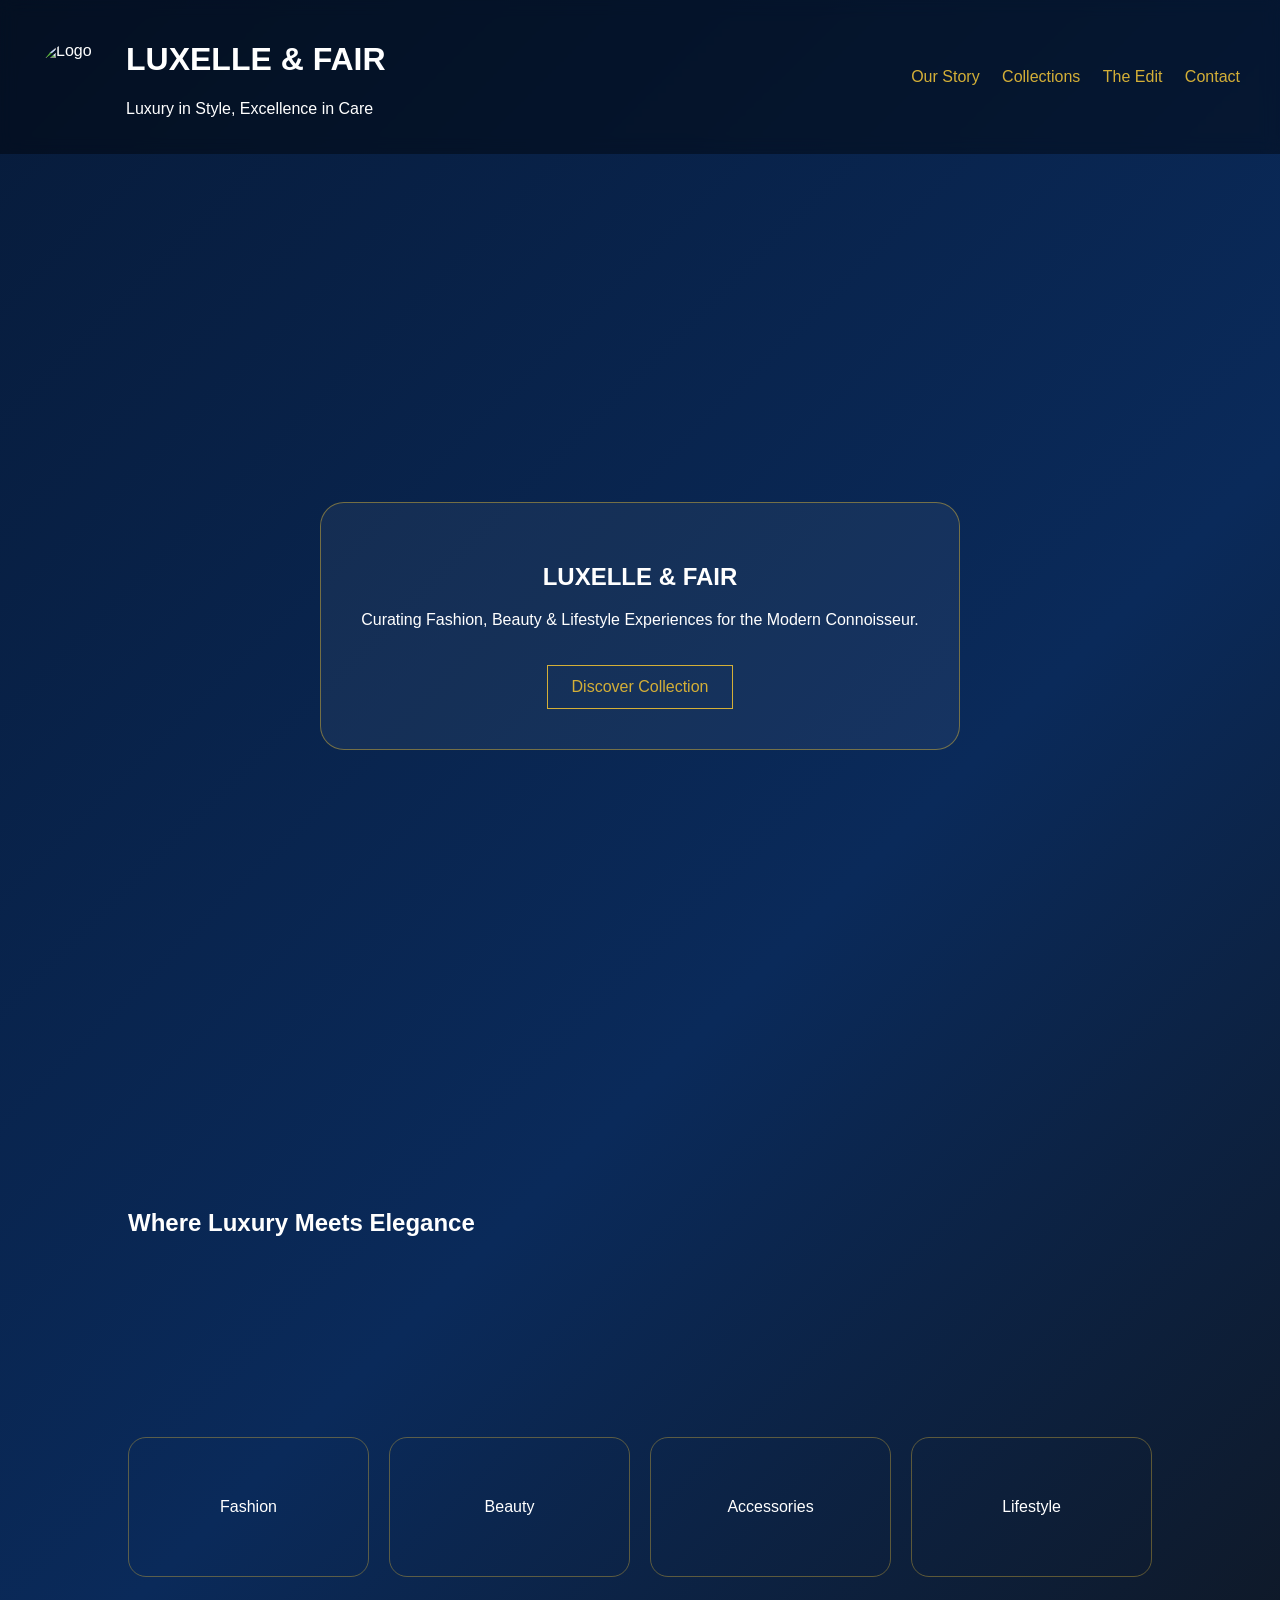
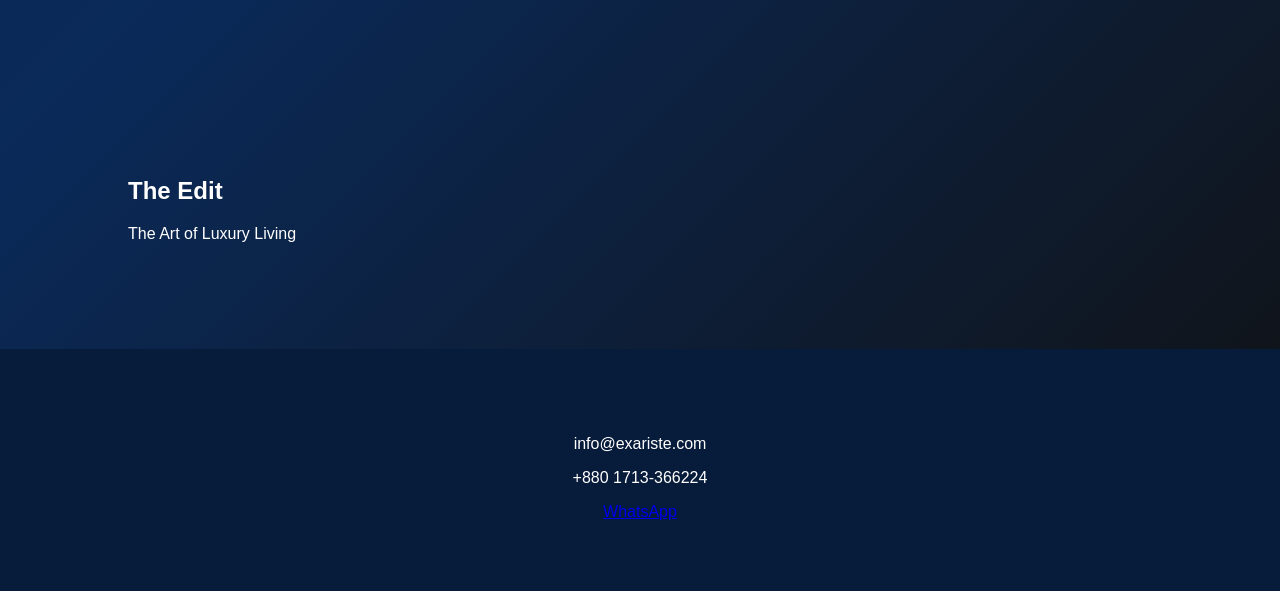
==== index.html @ 19d38c51 "Add files via upload" ====
<!DOCTYPE html>
<html lang="en">
<head>
<meta charset="utf-8">
<meta name="viewport" content="width=device-width,initial-scale=1">
<title>LUXELLE & FAIR | Luxury in Style, Excellence in Care</title>
<meta name="description" content="Luxury Fashion, Beauty & Lifestyle">
<link rel="icon" href="favicon.png">
<link rel="stylesheet" href="style.css">
</head>
<body>
<header class="nav">
<div class="brand">
<img src="images/logo.png" alt="Logo">
<div>
<h1>LUXELLE & FAIR</h1>
<p>Luxury in Style, Excellence in Care</p>
</div>
</div>
<nav>
<a href="#story">Our Story</a>
<a href="#collections">Collections</a>
<a href="#edit">The Edit</a>
<a href="#contact">Contact</a>
</nav>
</header>

<section class="hero">
<div class="glass">
<h2>LUXELLE & FAIR</h2>
<p>Curating Fashion, Beauty & Lifestyle Experiences for the Modern Connoisseur.</p>
<a href="#collections">Discover Collection</a>
</div>
</section>

<section id="story"><h2>Where Luxury Meets Elegance</h2></section>
<section id="collections">
<div class="grid">
<div>Fashion</div><div>Beauty</div><div>Accessories</div><div>Lifestyle</div>
</div>
</section>
<section id="edit"><h2>The Edit</h2><p>The Art of Luxury Living</p></section>

<footer id="contact">
<p>info@exariste.com</p>
<p>+880 1713-366224</p>
<a href="https://wa.me/8801713366224">WhatsApp</a>
</footer>
</body></html>
---- style.css ----
html{scroll-behavior:smooth}
body{margin:0;background:linear-gradient(135deg,#071B3A,#0A2A5A,#111);color:#fff;font-family:Arial,sans-serif}
.nav{display:flex;justify-content:space-between;align-items:center;padding:20px 40px;position:sticky;top:0;background:rgba(0,0,0,.4);backdrop-filter:blur(8px)}
.brand{display:flex;align-items:center;gap:16px}.brand img{width:70px;height:70px;border-radius:50%}
nav a{color:#D4AF37;text-decoration:none;margin-left:18px}
.hero{height:85vh;display:flex;align-items:center;justify-content:center;text-align:center}
.glass{padding:40px;border:1px solid rgba(212,175,55,.5);border-radius:24px;background:rgba(255,255,255,.05)}
.glass a{display:inline-block;margin-top:20px;color:#D4AF37;border:1px solid #D4AF37;padding:12px 24px;text-decoration:none}
section{padding:90px 10%}
.grid{display:grid;grid-template-columns:repeat(auto-fit,minmax(180px,1fr));gap:20px}
.grid div{padding:60px;border:1px solid rgba(212,175,55,.4);border-radius:18px;text-align:center}
footer{text-align:center;padding:70px;background:#071B3A}
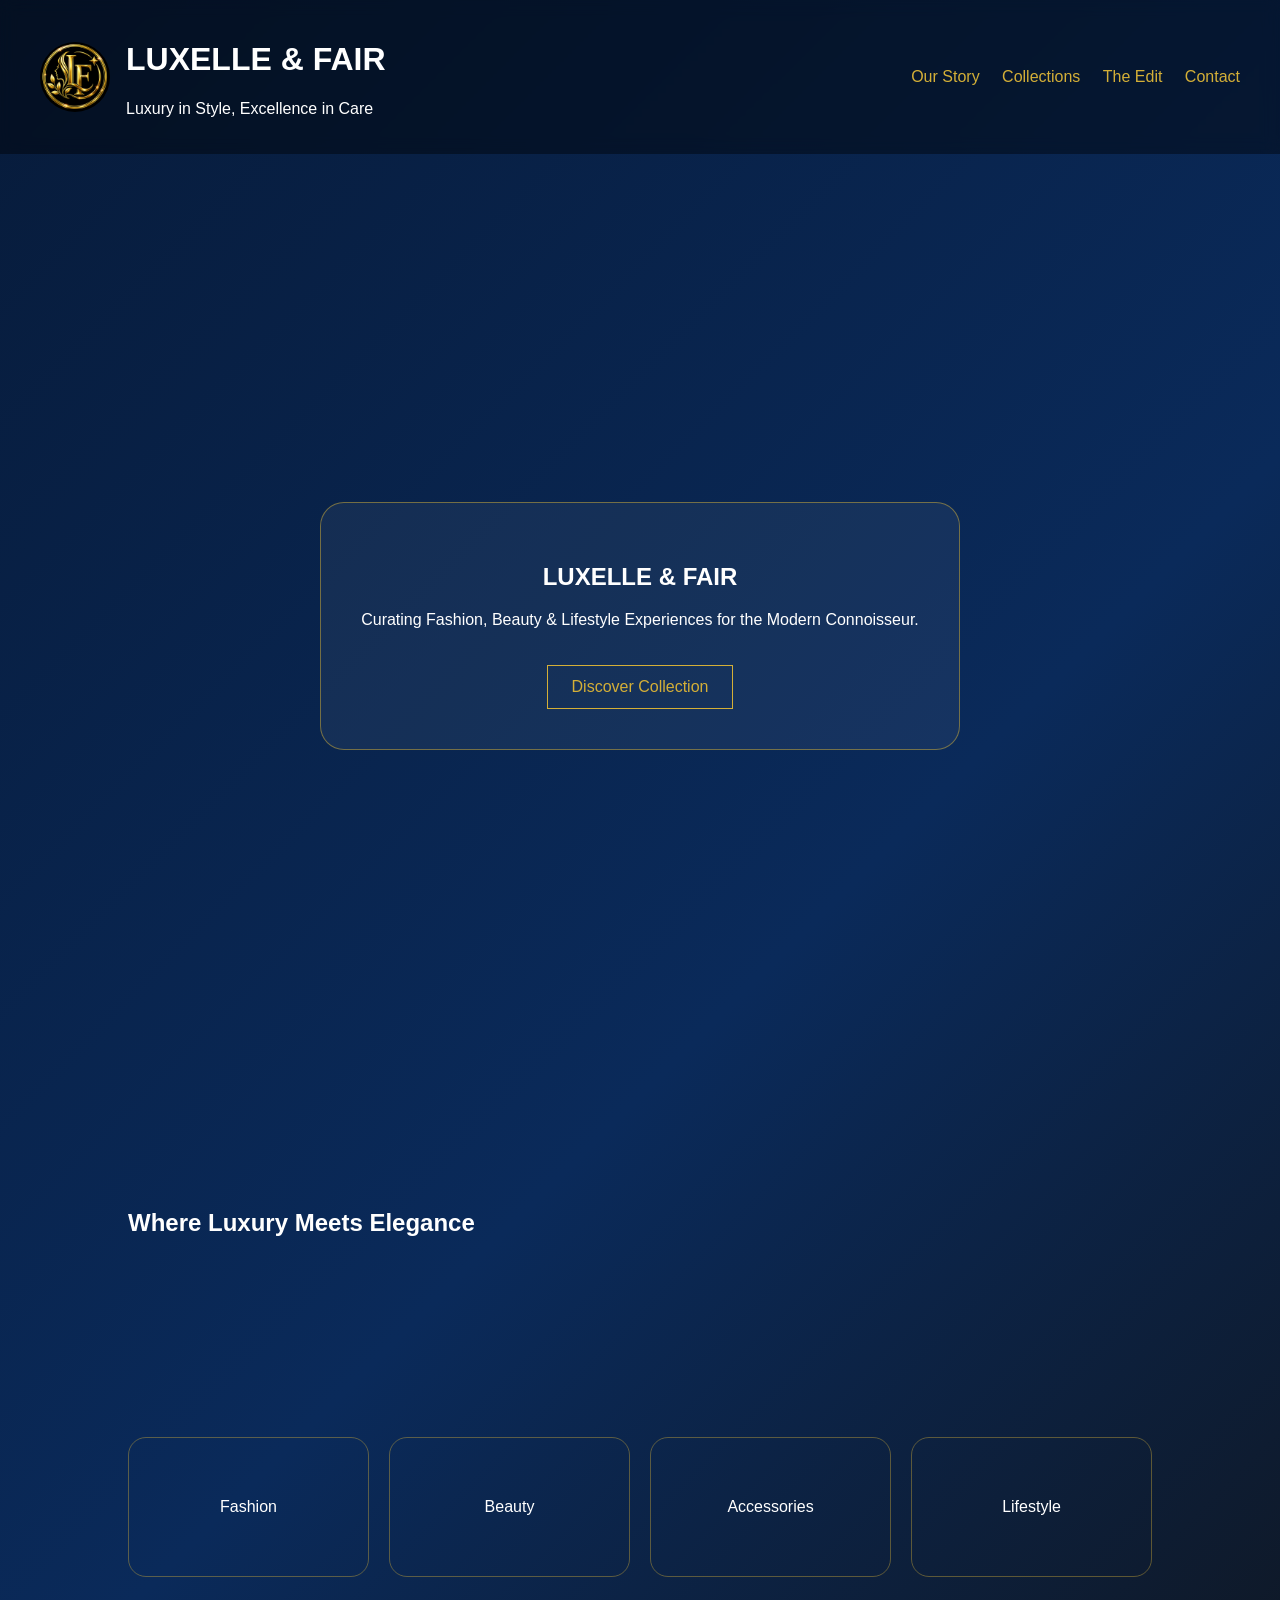
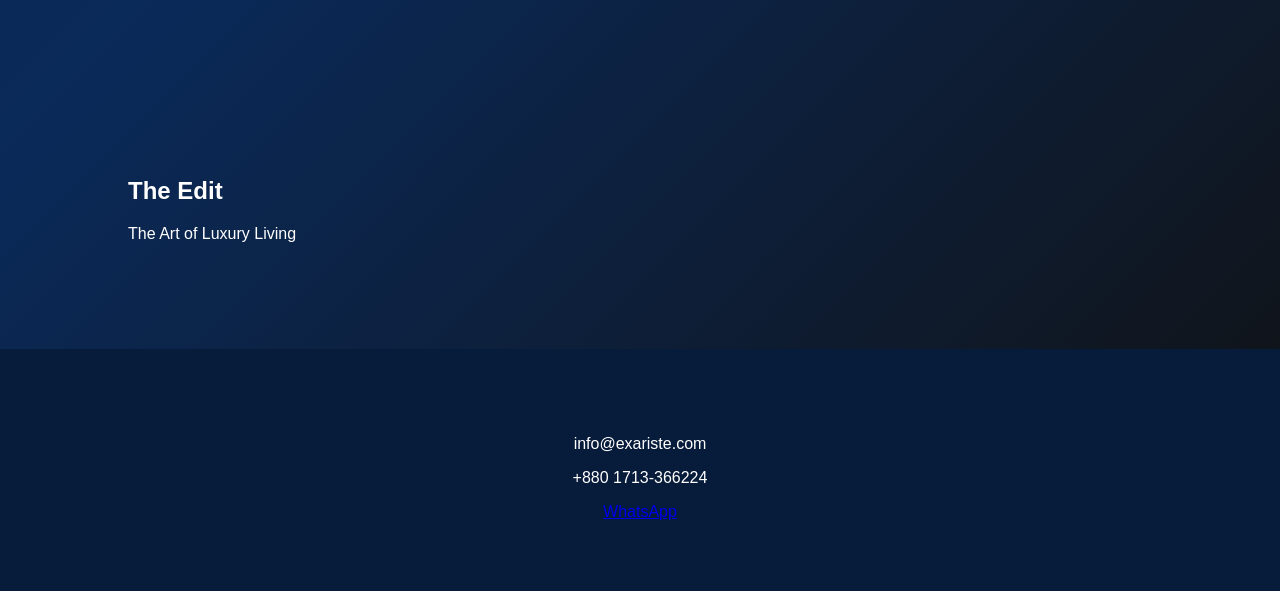
==== commit be514df8: "Update index.html" ====
--- a/index.html
+++ b/index.html
@@ -11,7 +11,7 @@
 <body>
 <header class="nav">
 <div class="brand">
-<img src="images/logo.png" alt="Logo">
+<img src="./images/logo.png" alt="Logo">
 <div>
 <h1>LUXELLE & FAIR</h1>
 <p>Luxury in Style, Excellence in Care</p>
@@ -46,4 +46,4 @@
 <p>+880 1713-366224</p>
 <a href="https://wa.me/8801713366224">WhatsApp</a>
 </footer>
-</body></html>+</body></html>
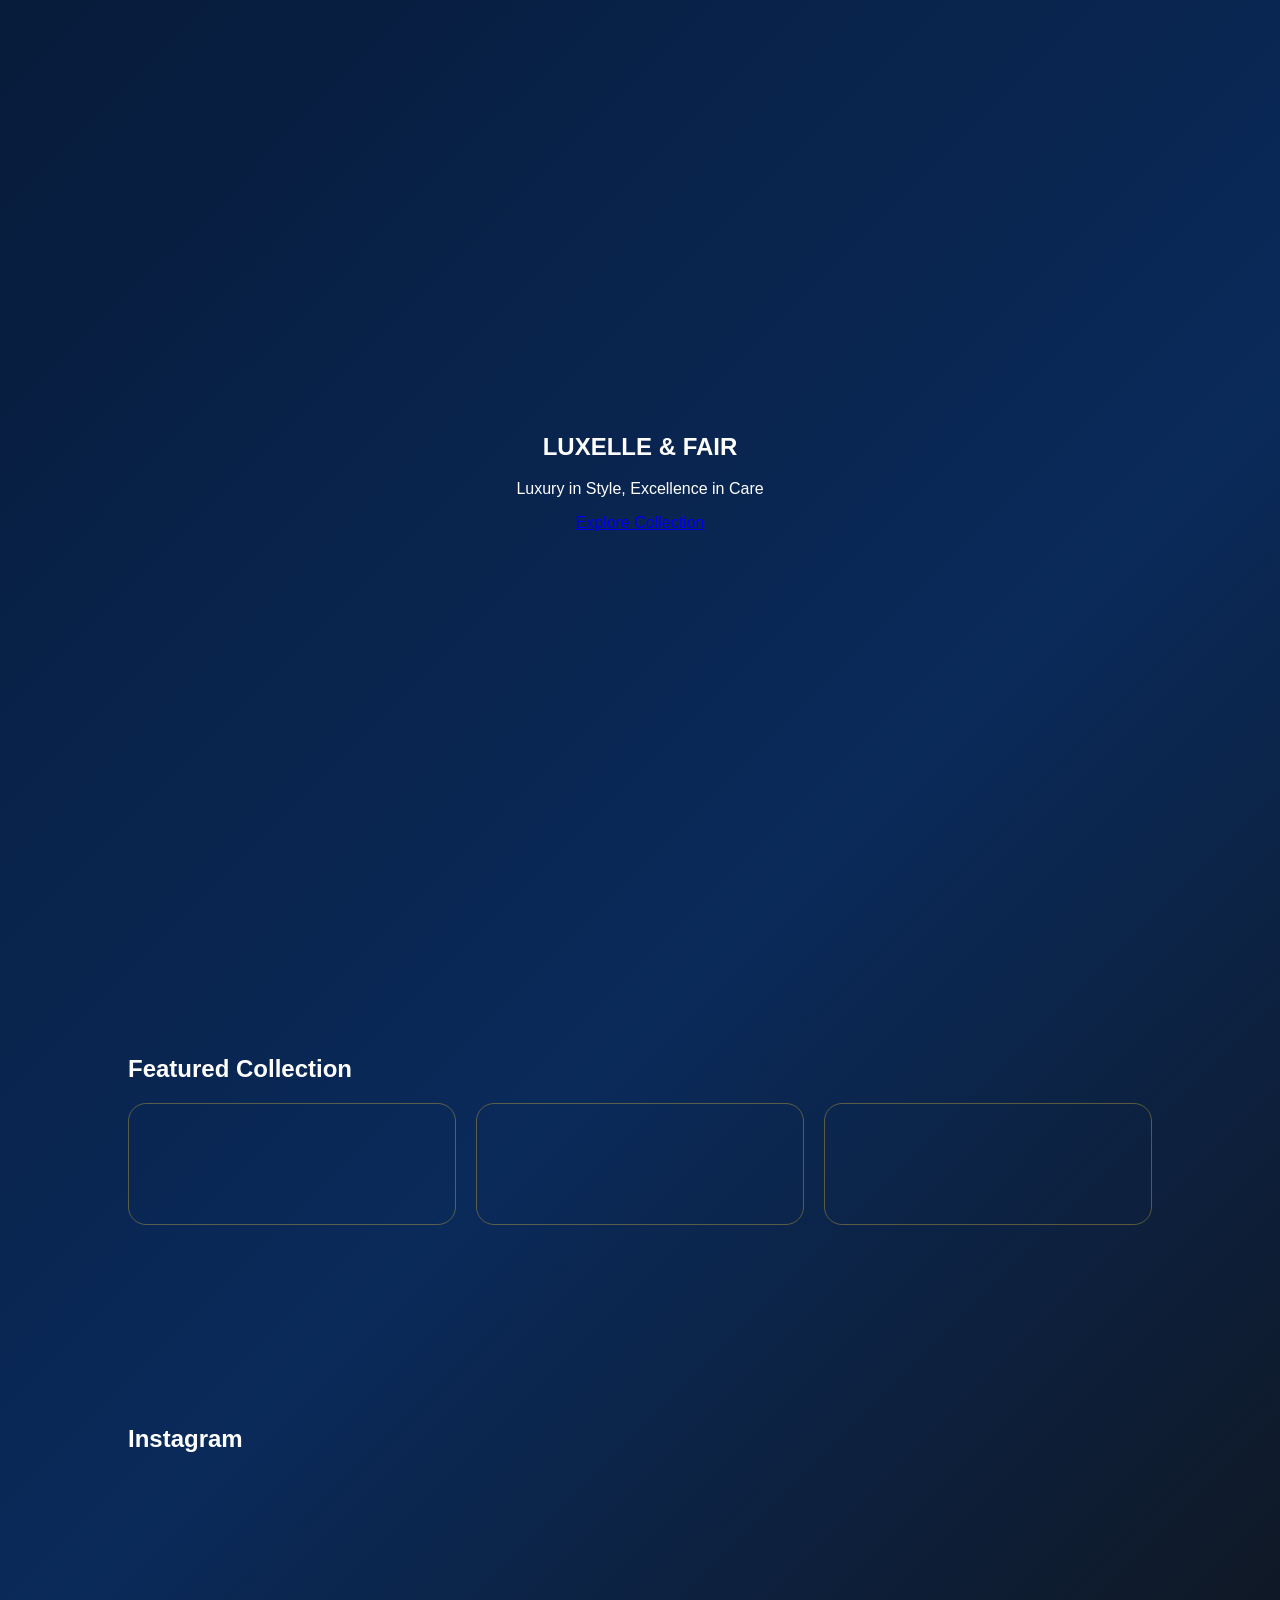
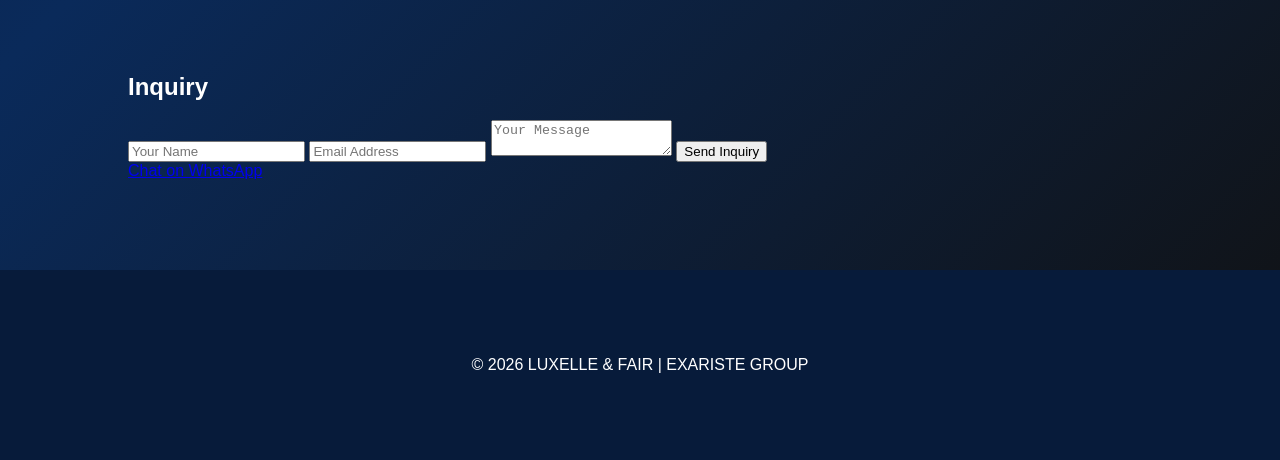
==== commit 5583adbe: "Update index.html" ====
--- a/index.html
+++ b/index.html
@@ -2,48 +2,70 @@
 <html lang="en">
 <head>
 <meta charset="utf-8">
-<meta name="viewport" content="width=device-width,initial-scale=1">
+<meta name="viewport" content="width=device-width, initial-scale=1.0">
+
 <title>LUXELLE & FAIR | Luxury in Style, Excellence in Care</title>
-<meta name="description" content="Luxury Fashion, Beauty & Lifestyle">
+<meta name="description" content="Luxury Fashion, Beauty & Lifestyle by LUXELLE & FAIR">
+
+<!-- Open Graph -->
+<meta property="og:title" content="LUXELLE & FAIR">
+<meta property="og:description" content="Luxury in Style, Excellence in Care">
+<meta property="og:type" content="website">
+
+<link rel="stylesheet" href="style.css">
 <link rel="icon" href="favicon.png">
-<link rel="stylesheet" href="style.css">
 </head>
+
 <body>
-<header class="nav">
-<div class="brand">
-<img src="./images/logo.png" alt="Logo">
-<div>
-<h1>LUXELLE & FAIR</h1>
-<p>Luxury in Style, Excellence in Care</p>
-</div>
-</div>
-<nav>
-<a href="#story">Our Story</a>
-<a href="#collections">Collections</a>
-<a href="#edit">The Edit</a>
-<a href="#contact">Contact</a>
-</nav>
-</header>
 
+<!-- HERO -->
 <section class="hero">
-<div class="glass">
-<h2>LUXELLE & FAIR</h2>
-<p>Curating Fashion, Beauty & Lifestyle Experiences for the Modern Connoisseur.</p>
-<a href="#collections">Discover Collection</a>
-</div>
+  <div class="overlay"></div>
+
+  <div class="hero-content">
+    <h1>LUXELLE & FAIR</h1>
+    <p>Luxury in Style, Excellence in Care</p>
+    <a href="#collection" class="btn">Explore Collection</a>
+  </div>
 </section>
 
-<section id="story"><h2>Where Luxury Meets Elegance</h2></section>
-<section id="collections">
-<div class="grid">
-<div>Fashion</div><div>Beauty</div><div>Accessories</div><div>Lifestyle</div>
-</div>
+<!-- COLLECTION -->
+<section id="collection" class="section">
+  <h2>Featured Collection</h2>
+
+  <div class="grid">
+    <div class="card"></div>
+    <div class="card"></div>
+    <div class="card"></div>
+  </div>
 </section>
-<section id="edit"><h2>The Edit</h2><p>The Art of Luxury Living</p></section>
 
-<footer id="contact">
-<p>info@exariste.com</p>
-<p>+880 1713-366224</p>
-<a href="https://wa.me/8801713366224">WhatsApp</a>
+<!-- INSTAGRAM -->
+<section class="section dark">
+  <h2>Instagram</h2>
+  <div class="insta-grid">
+    <div></div><div></div><div></div><div></div>
+  </div>
+</section>
+
+<!-- CONTACT -->
+<section class="section">
+  <h2>Inquiry</h2>
+
+  <form class="form">
+    <input type="text" placeholder="Your Name" required>
+    <input type="email" placeholder="Email Address" required>
+    <textarea placeholder="Your Message"></textarea>
+    <button type="submit">Send Inquiry</button>
+  </form>
+
+  <a class="whatsapp" href="https://wa.me/8801713366224">Chat on WhatsApp</a>
+</section>
+
+<footer>
+  <p>© 2026 LUXELLE & FAIR | EXARISTE GROUP</p>
 </footer>
-</body></html>
+
+<script src="script.js"></script>
+</body>
+</html>
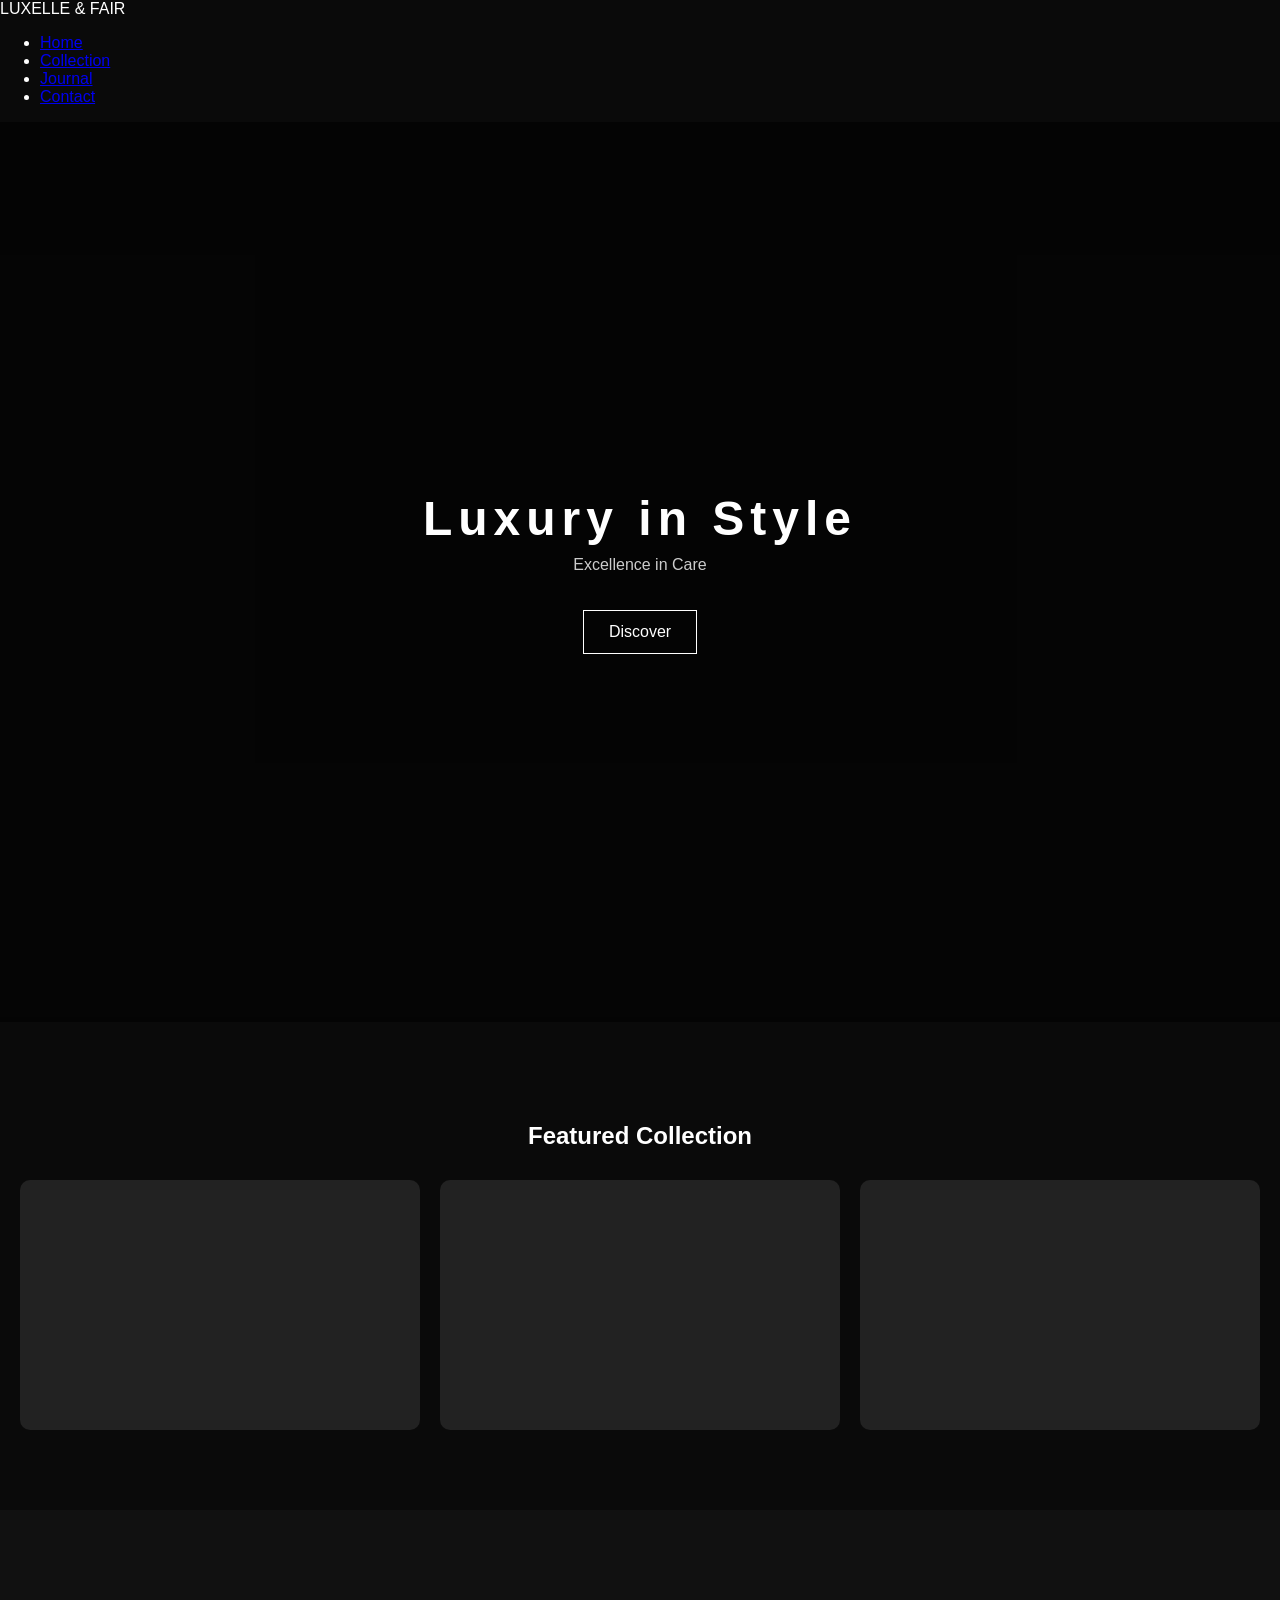
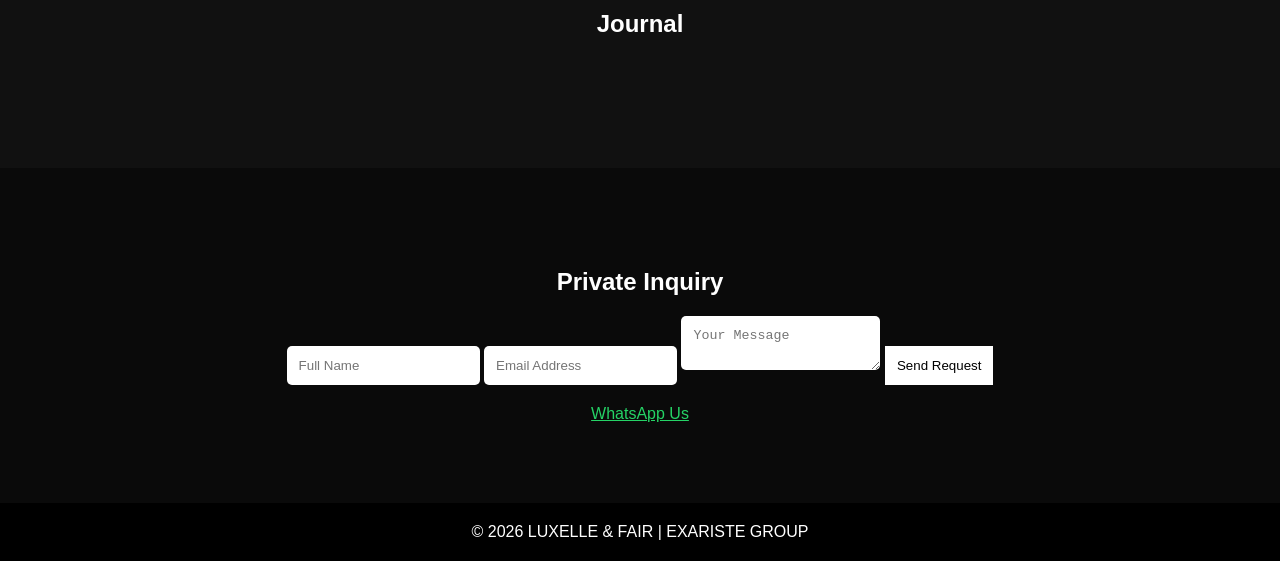
==== commit 377266d5: "Update index.html" ====
--- a/index.html
+++ b/index.html
@@ -2,32 +2,41 @@
 <html lang="en">
 <head>
 <meta charset="utf-8">
-<meta name="viewport" content="width=device-width, initial-scale=1.0">
+<meta name="viewport" content="width=device-width, initial-scale=1">
 
-<title>LUXELLE & FAIR | Luxury in Style, Excellence in Care</title>
-<meta name="description" content="Luxury Fashion, Beauty & Lifestyle by LUXELLE & FAIR">
-
-<!-- Open Graph -->
-<meta property="og:title" content="LUXELLE & FAIR">
-<meta property="og:description" content="Luxury in Style, Excellence in Care">
-<meta property="og:type" content="website">
+<title>LUXELLE & FAIR | Luxury in Style</title>
 
 <link rel="stylesheet" href="style.css">
 <link rel="icon" href="favicon.png">
+
+<!-- Premium Fonts -->
+<link href="https://fonts.googleapis.com/css2?family=Playfair+Display:wght@400;600&family=Inter:wght@300;400;500&display=swap" rel="stylesheet">
 </head>
 
 <body>
 
+<!-- NAV -->
+<nav class="nav">
+  <div class="logo">LUXELLE & FAIR</div>
+
+  <ul>
+    <li><a href="#home">Home</a></li>
+    <li><a href="#collection">Collection</a></li>
+    <li><a href="#instagram">Journal</a></li>
+    <li><a href="#contact">Contact</a></li>
+  </ul>
+</nav>
+
 <!-- HERO -->
-<section class="hero">
+<header id="home" class="hero">
   <div class="overlay"></div>
 
   <div class="hero-content">
-    <h1>LUXELLE & FAIR</h1>
-    <p>Luxury in Style, Excellence in Care</p>
-    <a href="#collection" class="btn">Explore Collection</a>
+    <h1>Luxury in Style</h1>
+    <p>Excellence in Care</p>
+    <a href="#collection" class="btn">Discover</a>
   </div>
-</section>
+</header>
 
 <!-- COLLECTION -->
 <section id="collection" class="section">
@@ -41,29 +50,30 @@
 </section>
 
 <!-- INSTAGRAM -->
-<section class="section dark">
-  <h2>Instagram</h2>
-  <div class="insta-grid">
+<section id="instagram" class="section dark">
+  <h2>Journal</h2>
+
+  <div class="grid small">
     <div></div><div></div><div></div><div></div>
   </div>
 </section>
 
 <!-- CONTACT -->
-<section class="section">
-  <h2>Inquiry</h2>
+<section id="contact" class="section">
+  <h2>Private Inquiry</h2>
 
-  <form class="form">
-    <input type="text" placeholder="Your Name" required>
-    <input type="email" placeholder="Email Address" required>
+  <form>
+    <input type="text" placeholder="Full Name">
+    <input type="email" placeholder="Email Address">
     <textarea placeholder="Your Message"></textarea>
-    <button type="submit">Send Inquiry</button>
+    <button type="submit">Send Request</button>
   </form>
 
-  <a class="whatsapp" href="https://wa.me/8801713366224">Chat on WhatsApp</a>
+  <a class="whatsapp" href="https://wa.me/8801713366224">WhatsApp Us</a>
 </section>
 
 <footer>
-  <p>© 2026 LUXELLE & FAIR | EXARISTE GROUP</p>
+  © 2026 LUXELLE & FAIR | EXARISTE GROUP
 </footer>
 
 <script src="script.js"></script>
--- a/style.css
+++ b/style.css
@@ -1,13 +1,123 @@
+body{
+margin:0;
+font-family:Arial, sans-serif;
+background:#0a0a0a;
+color:#fff;
+}
 
-html{scroll-behavior:smooth}
-body{margin:0;background:linear-gradient(135deg,#071B3A,#0A2A5A,#111);color:#fff;font-family:Arial,sans-serif}
-.nav{display:flex;justify-content:space-between;align-items:center;padding:20px 40px;position:sticky;top:0;background:rgba(0,0,0,.4);backdrop-filter:blur(8px)}
-.brand{display:flex;align-items:center;gap:16px}.brand img{width:70px;height:70px;border-radius:50%}
-nav a{color:#D4AF37;text-decoration:none;margin-left:18px}
-.hero{height:85vh;display:flex;align-items:center;justify-content:center;text-align:center}
-.glass{padding:40px;border:1px solid rgba(212,175,55,.5);border-radius:24px;background:rgba(255,255,255,.05)}
-.glass a{display:inline-block;margin-top:20px;color:#D4AF37;border:1px solid #D4AF37;padding:12px 24px;text-decoration:none}
-section{padding:90px 10%}
-.grid{display:grid;grid-template-columns:repeat(auto-fit,minmax(180px,1fr));gap:20px}
-.grid div{padding:60px;border:1px solid rgba(212,175,55,.4);border-radius:18px;text-align:center}
-footer{text-align:center;padding:70px;background:#071B3A}
+.hero{
+height:100vh;
+background:url("hero.jpg") center/cover no-repeat;
+position:relative;
+display:flex;
+align-items:center;
+justify-content:center;
+text-align:center;
+}
+
+.overlay{
+position:absolute;
+top:0;left:0;
+width:100%;height:100%;
+background:rgba(0,0,0,0.55);
+}
+
+.hero-content{
+position:relative;
+z-index:2;
+}
+
+.hero h1{
+font-size:48px;
+letter-spacing:6px;
+margin:0;
+}
+
+.hero p{
+margin-top:10px;
+opacity:0.8;
+}
+
+.btn{
+display:inline-block;
+margin-top:20px;
+padding:12px 25px;
+border:1px solid #fff;
+color:#fff;
+text-decoration:none;
+transition:0.3s;
+}
+
+.btn:hover{
+background:#fff;
+color:#000;
+}
+
+.section{
+padding:80px 20px;
+text-align:center;
+}
+
+.section.dark{
+background:#111;
+}
+
+.grid{
+display:grid;
+grid-template-columns:repeat(3,1fr);
+gap:20px;
+margin-top:30px;
+}
+
+.card{
+height:250px;
+background:#222;
+border-radius:10px;
+}
+
+.insta-grid{
+display:grid;
+grid-template-columns:repeat(4,1fr);
+gap:10px;
+margin-top:20px;
+}
+
+.insta-grid div{
+height:150px;
+background:#222;
+}
+
+.form{
+display:flex;
+flex-direction:column;
+max-width:400px;
+margin:0 auto;
+gap:10px;
+}
+
+input,textarea{
+padding:12px;
+border:none;
+outline:none;
+border-radius:5px;
+}
+
+button{
+padding:12px;
+background:#fff;
+color:#000;
+border:none;
+cursor:pointer;
+}
+
+.whatsapp{
+display:inline-block;
+margin-top:20px;
+color:#25D366;
+}
+
+footer{
+padding:20px;
+text-align:center;
+background:#000;
+}
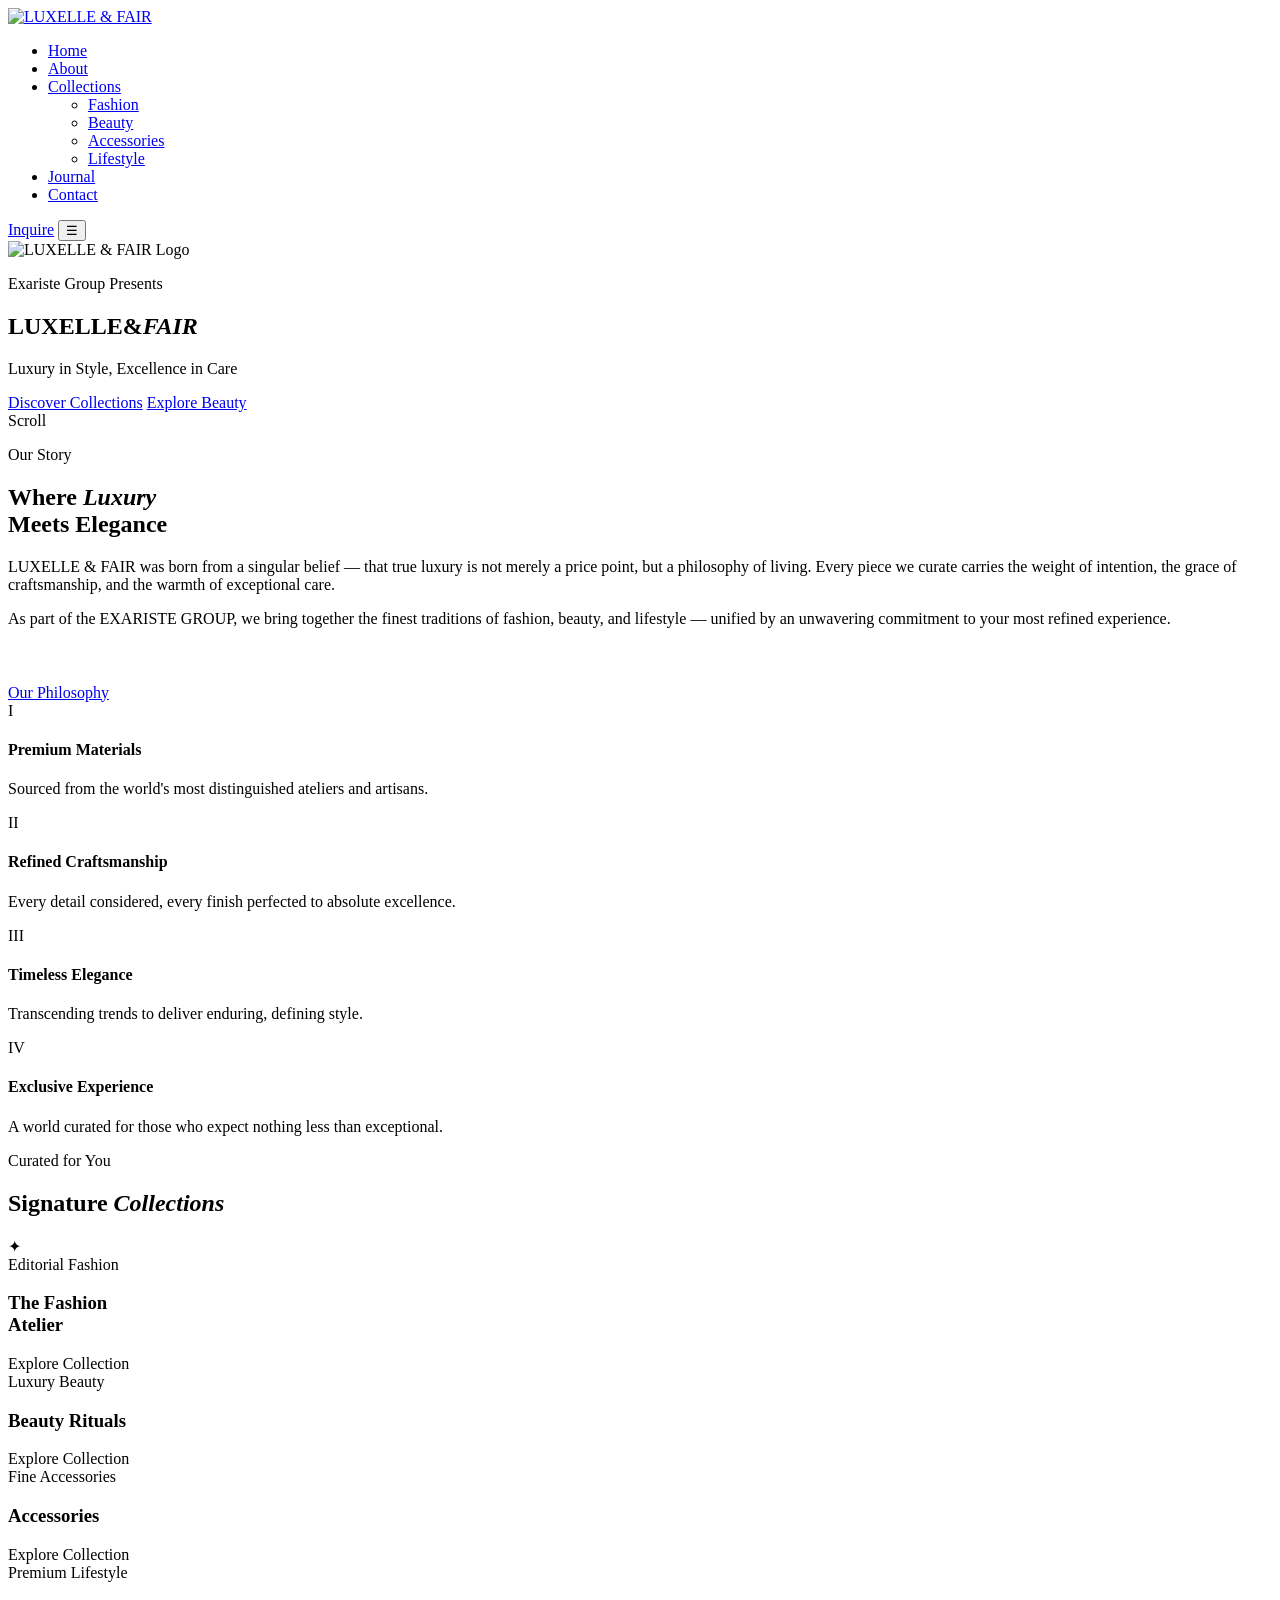
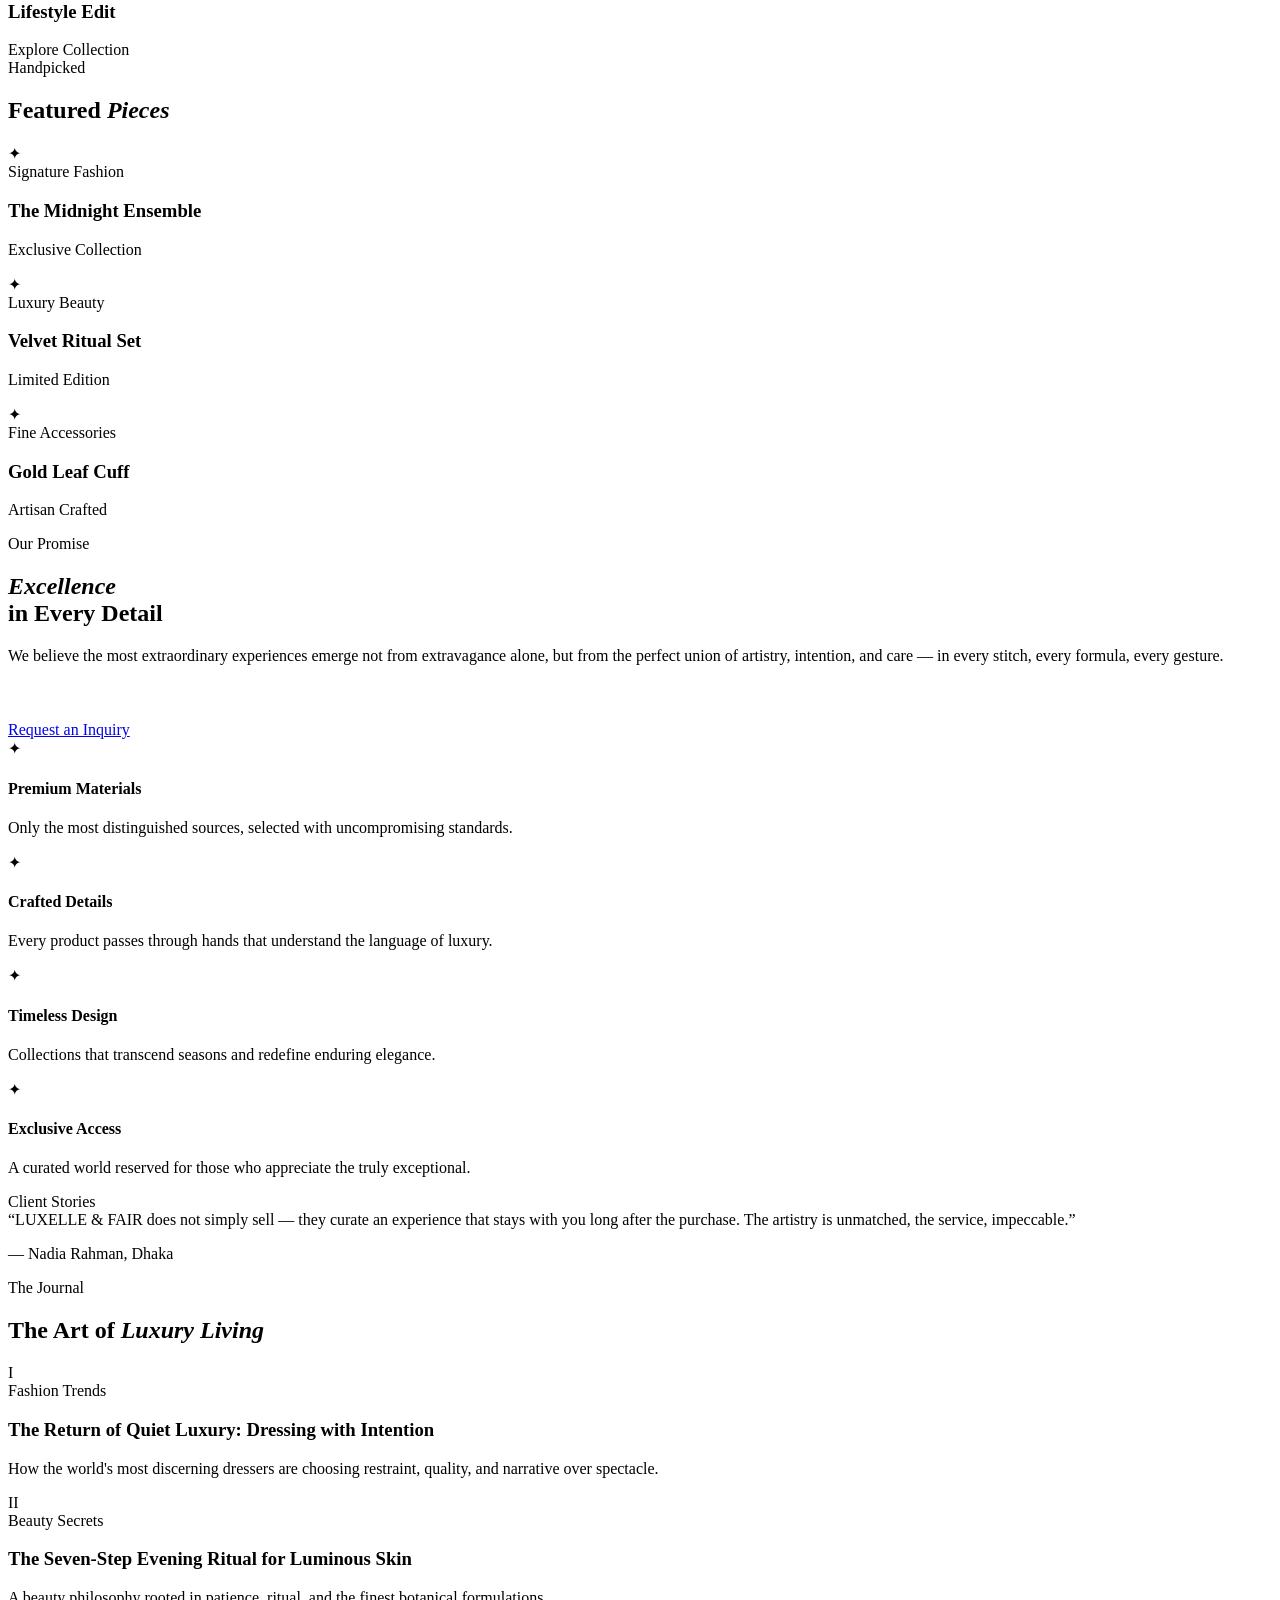
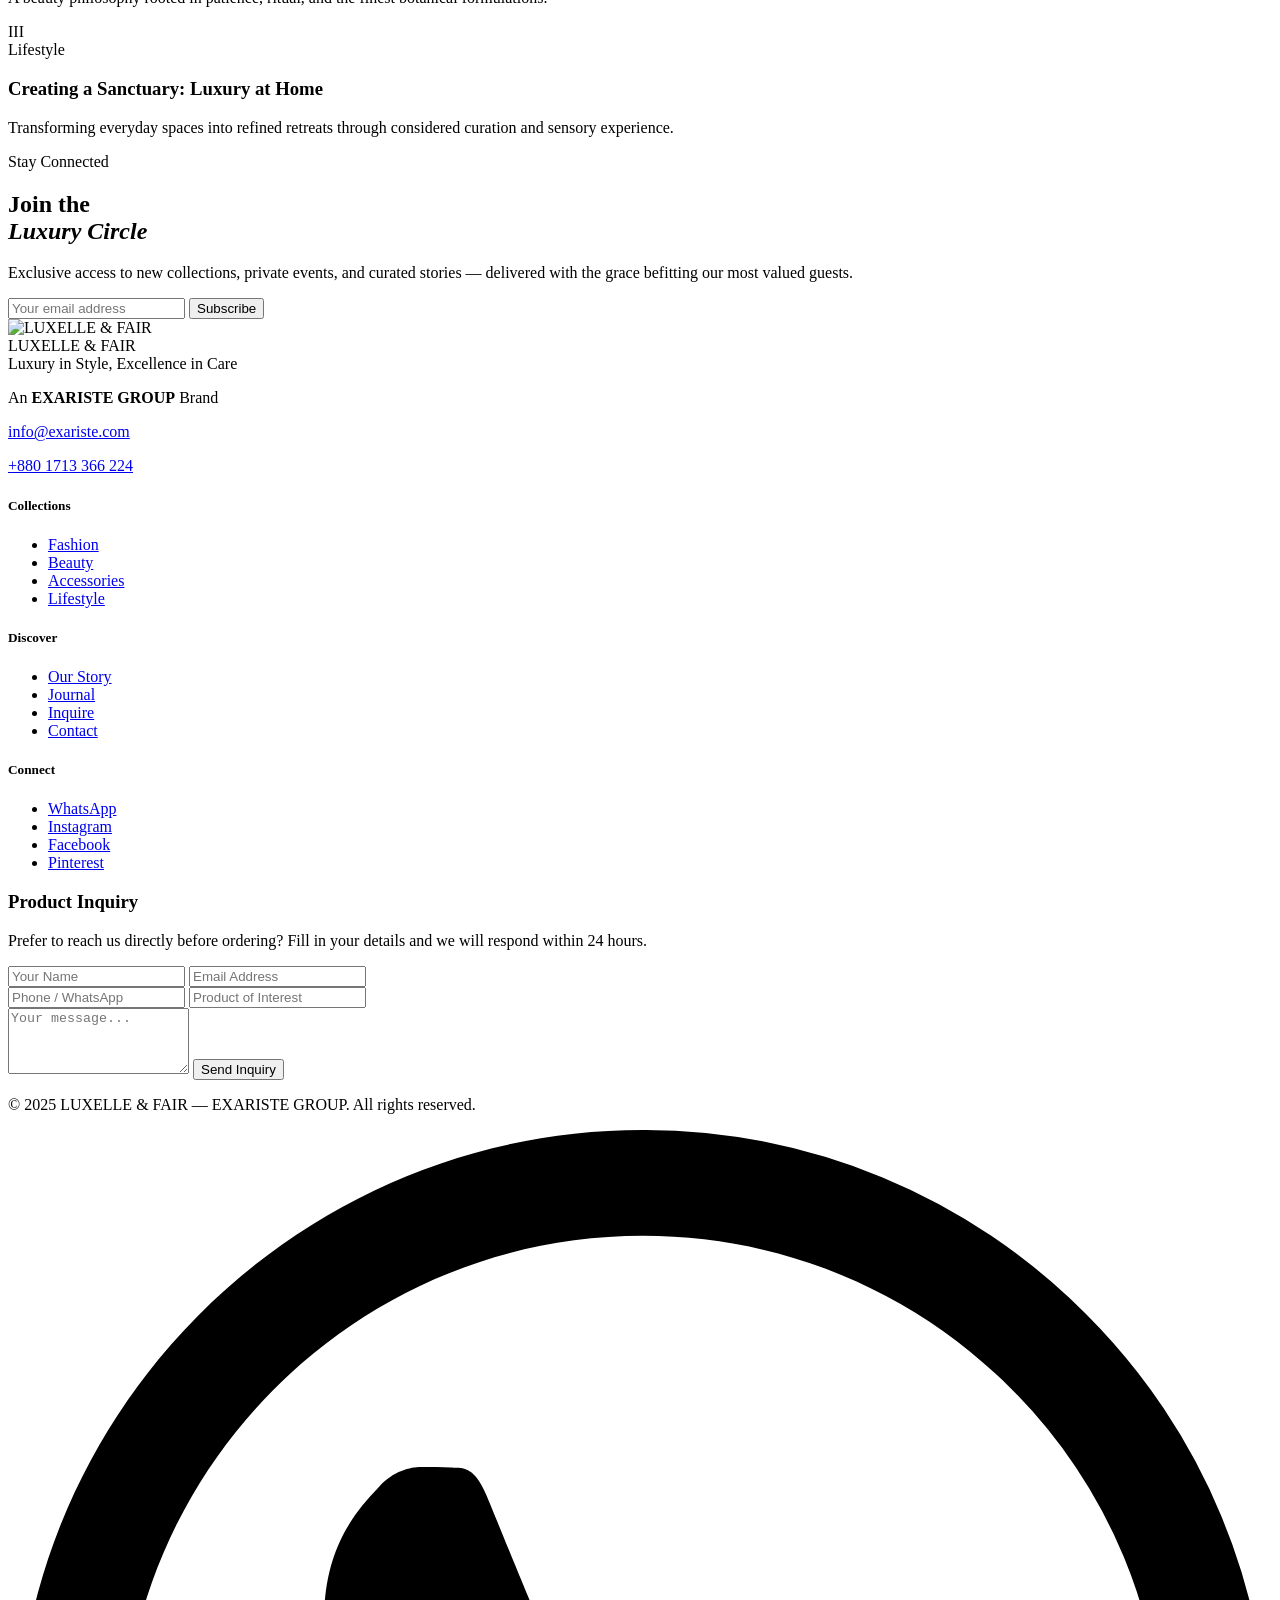
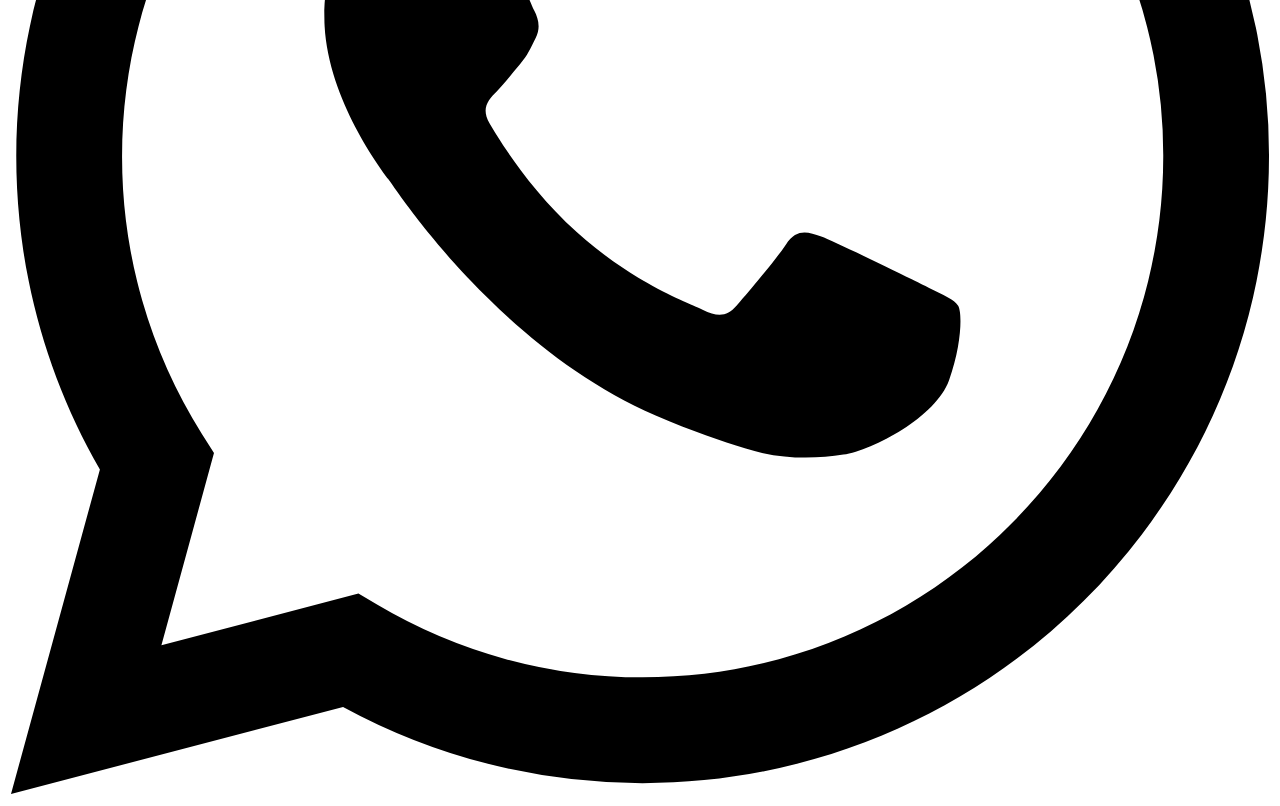
==== commit af1aa4d5: "Add files via upload" ====
--- a/index.html
+++ b/index.html
@@ -1,81 +1,371 @@
 <!DOCTYPE html>
 <html lang="en">
 <head>
-<meta charset="utf-8">
-<meta name="viewport" content="width=device-width, initial-scale=1">
-
-<title>LUXELLE & FAIR | Luxury in Style</title>
-
-<link rel="stylesheet" href="style.css">
-<link rel="icon" href="favicon.png">
-
-<!-- Premium Fonts -->
-<link href="https://fonts.googleapis.com/css2?family=Playfair+Display:wght@400;600&family=Inter:wght@300;400;500&display=swap" rel="stylesheet">
+<meta charset="UTF-8">
+<meta name="viewport" content="width=device-width, initial-scale=1.0">
+<meta name="description" content="LUXELLE & FAIR — Luxury in Style, Excellence in Care. Premium Fashion, Beauty & Lifestyle by EXARISTE GROUP.">
+<meta property="og:title" content="LUXELLE & FAIR">
+<meta property="og:description" content="Luxury in Style, Excellence in Care">
+<meta property="og:type" content="website">
+<title>LUXELLE & FAIR — Luxury in Style, Excellence in Care</title>
+<link rel="icon" type="image/x-icon" href="favicon.ico">
+<link rel="icon" type="image/png" sizes="32x32" href="assets/images/logo-small.png">
+<link rel="apple-touch-icon" sizes="180x180" href="assets/images/apple-touch-icon.png">
+<meta property="og:image" content="assets/images/logo.png">
+<link rel="stylesheet" href="assets/css/style.css">
+<link href="https://fonts.googleapis.com/css2?family=Playfair+Display:ital,wght@0,400;0,500;0,700;1,400;1,500&family=Cormorant+Garamond:ital,wght@0,300;0,400;0,600;1,300;1,400&family=Montserrat:wght@300;400;500;600&display=swap" rel="stylesheet">
 </head>
-
 <body>
 
-<!-- NAV -->
-<nav class="nav">
-  <div class="logo">LUXELLE & FAIR</div>
-
-  <ul>
+<!-- ===================== NAVIGATION ===================== -->
+<nav id="navbar">
+  <a href="#home" class="nav-logo-img"><img src="assets/images/logo-small.png" alt="LUXELLE &amp; FAIR" width="48" height="48"></a>
+  <ul class="nav-links">
     <li><a href="#home">Home</a></li>
-    <li><a href="#collection">Collection</a></li>
-    <li><a href="#instagram">Journal</a></li>
+    <li><a href="#about">About</a></li>
+    <li class="has-dropdown">
+      <a href="#collections">Collections</a>
+      <ul class="dropdown">
+        <li><a href="#collections">Fashion</a></li>
+        <li><a href="#collections">Beauty</a></li>
+        <li><a href="#collections">Accessories</a></li>
+        <li><a href="#collections">Lifestyle</a></li>
+      </ul>
+    </li>
+    <li><a href="#journal">Journal</a></li>
     <li><a href="#contact">Contact</a></li>
   </ul>
+  <a href="#contact" class="nav-cta">Inquire</a>
+  <button class="nav-toggle" aria-label="Open menu">&#9776;</button>
 </nav>
 
-<!-- HERO -->
-<header id="home" class="hero">
-  <div class="overlay"></div>
-
+<!-- ===================== HERO ===================== -->
+<section class="hero" id="home">
+  <div class="hero-bg"></div>
+  <div class="hero-pattern"></div>
   <div class="hero-content">
-    <h1>Luxury in Style</h1>
-    <p>Excellence in Care</p>
-    <a href="#collection" class="btn">Discover</a>
-  </div>
-</header>
-
-<!-- COLLECTION -->
-<section id="collection" class="section">
-  <h2>Featured Collection</h2>
-
-  <div class="grid">
-    <div class="card"></div>
-    <div class="card"></div>
-    <div class="card"></div>
-  </div>
-</section>
-
-<!-- INSTAGRAM -->
-<section id="instagram" class="section dark">
-  <h2>Journal</h2>
-
-  <div class="grid small">
-    <div></div><div></div><div></div><div></div>
-  </div>
-</section>
-
-<!-- CONTACT -->
-<section id="contact" class="section">
-  <h2>Private Inquiry</h2>
-
-  <form>
-    <input type="text" placeholder="Full Name">
-    <input type="email" placeholder="Email Address">
-    <textarea placeholder="Your Message"></textarea>
-    <button type="submit">Send Request</button>
-  </form>
-
-  <a class="whatsapp" href="https://wa.me/8801713366224">WhatsApp Us</a>
-</section>
-
-<footer>
-  © 2026 LUXELLE & FAIR | EXARISTE GROUP
+    <div class="hero-logo"><img src="assets/images/logo.png" alt="LUXELLE &amp; FAIR Logo" width="120" height="120"></div>
+    <p class="hero-eyebrow">Exariste Group Presents</p>
+    <h1 class="hero-title">LUXELLE<span class="hero-amp">&amp;</span><em>FAIR</em></h1>
+    <div class="hero-divider"></div>
+    <p class="hero-tagline">Luxury in Style, Excellence in Care</p>
+    <div class="hero-buttons">
+      <a href="#collections" class="btn-primary">Discover Collections</a>
+      <a href="#collections" class="btn-ghost">Explore Beauty</a>
+    </div>
+  </div>
+  <div class="hero-scroll">
+    <span>Scroll</span>
+    <div class="scroll-line"></div>
+  </div>
+</section>
+
+<!-- ===================== BRAND STORY ===================== -->
+<section class="brand-story-section" id="about">
+  <div class="brand-story">
+    <div class="brand-text">
+      <p class="section-label">Our Story</p>
+      <h2>Where <em>Luxury</em><br>Meets Elegance</h2>
+      <p>LUXELLE &amp; FAIR was born from a singular belief — that true luxury is not merely a price point, but a philosophy of living. Every piece we curate carries the weight of intention, the grace of craftsmanship, and the warmth of exceptional care.</p>
+      <p>As part of the EXARISTE GROUP, we bring together the finest traditions of fashion, beauty, and lifestyle — unified by an unwavering commitment to your most refined experience.</p>
+      <a href="#about" class="btn-ghost" style="display:inline-block;margin-top:40px">Our Philosophy</a>
+    </div>
+    <div class="brand-visual">
+      <div class="brand-frame">
+        <div class="brand-pillars">
+          <div class="pillar">
+            <div class="pillar-num">I</div>
+            <div class="pillar-text">
+              <h4>Premium Materials</h4>
+              <p>Sourced from the world's most distinguished ateliers and artisans.</p>
+            </div>
+          </div>
+          <div class="pillar">
+            <div class="pillar-num">II</div>
+            <div class="pillar-text">
+              <h4>Refined Craftsmanship</h4>
+              <p>Every detail considered, every finish perfected to absolute excellence.</p>
+            </div>
+          </div>
+          <div class="pillar">
+            <div class="pillar-num">III</div>
+            <div class="pillar-text">
+              <h4>Timeless Elegance</h4>
+              <p>Transcending trends to deliver enduring, defining style.</p>
+            </div>
+          </div>
+          <div class="pillar">
+            <div class="pillar-num">IV</div>
+            <div class="pillar-text">
+              <h4>Exclusive Experience</h4>
+              <p>A world curated for those who expect nothing less than exceptional.</p>
+            </div>
+          </div>
+        </div>
+      </div>
+    </div>
+  </div>
+</section>
+
+<!-- ===================== COLLECTIONS ===================== -->
+<section class="collections-section" id="collections">
+  <div class="section-header">
+    <span class="section-label">Curated for You</span>
+    <h2 class="section-title">Signature <em>Collections</em></h2>
+    <div class="ornament"><span>&#10022;</span></div>
+  </div>
+  <div class="collections-grid">
+    <div class="collection-card coll-fashion">
+      <div class="collection-bg"></div>
+      <div class="collection-overlay"></div>
+      <div class="gold-border-glow"></div>
+      <div class="collection-content">
+        <span class="collection-tag">Editorial Fashion</span>
+        <h3 class="collection-name">The Fashion<br>Atelier</h3>
+        <span class="collection-link">Explore Collection</span>
+      </div>
+    </div>
+    <div class="collection-card coll-beauty">
+      <div class="collection-bg"></div>
+      <div class="collection-overlay"></div>
+      <div class="gold-border-glow"></div>
+      <div class="collection-content">
+        <span class="collection-tag">Luxury Beauty</span>
+        <h3 class="collection-name">Beauty Rituals</h3>
+        <span class="collection-link">Explore Collection</span>
+      </div>
+    </div>
+    <div class="collection-card coll-accessories">
+      <div class="collection-bg"></div>
+      <div class="collection-overlay"></div>
+      <div class="gold-border-glow"></div>
+      <div class="collection-content">
+        <span class="collection-tag">Fine Accessories</span>
+        <h3 class="collection-name">Accessories</h3>
+        <span class="collection-link">Explore Collection</span>
+      </div>
+    </div>
+    <div class="collection-card coll-lifestyle">
+      <div class="collection-bg"></div>
+      <div class="collection-overlay"></div>
+      <div class="gold-border-glow"></div>
+      <div class="collection-content">
+        <span class="collection-tag">Premium Lifestyle</span>
+        <h3 class="collection-name">Lifestyle Edit</h3>
+        <span class="collection-link">Explore Collection</span>
+      </div>
+    </div>
+  </div>
+</section>
+
+<!-- ===================== FEATURED PRODUCTS ===================== -->
+<section class="featured-section">
+  <div class="section-header">
+    <span class="section-label">Handpicked</span>
+    <h2 class="section-title">Featured <em>Pieces</em></h2>
+  </div>
+  <div class="featured-grid">
+    <div class="featured-card">
+      <div class="featured-img f-bg-1">
+        <div class="feat-icon">&#10022;</div>
+      </div>
+      <div class="featured-info">
+        <span class="featured-cat">Signature Fashion</span>
+        <h3 class="featured-name">The Midnight Ensemble</h3>
+        <p class="featured-price">Exclusive Collection</p>
+      </div>
+    </div>
+    <div class="featured-card">
+      <div class="featured-img f-bg-2">
+        <div class="feat-icon">&#10022;</div>
+      </div>
+      <div class="featured-info">
+        <span class="featured-cat">Luxury Beauty</span>
+        <h3 class="featured-name">Velvet Ritual Set</h3>
+        <p class="featured-price">Limited Edition</p>
+      </div>
+    </div>
+    <div class="featured-card">
+      <div class="featured-img f-bg-3">
+        <div class="feat-icon">&#10022;</div>
+      </div>
+      <div class="featured-info">
+        <span class="featured-cat">Fine Accessories</span>
+        <h3 class="featured-name">Gold Leaf Cuff</h3>
+        <p class="featured-price">Artisan Crafted</p>
+      </div>
+    </div>
+  </div>
+</section>
+
+<!-- ===================== WHY LUXELLE ===================== -->
+<section class="why-section">
+  <div class="why-inner">
+    <div class="why-left">
+      <span class="section-label" style="display:block;margin-bottom:20px">Our Promise</span>
+      <h2><em>Excellence</em><br>in Every Detail</h2>
+      <p>We believe the most extraordinary experiences emerge not from extravagance alone, but from the perfect union of artistry, intention, and care — in every stitch, every formula, every gesture.</p>
+      <a href="#contact" class="btn-primary" style="display:inline-block;margin-top:40px">Request an Inquiry</a>
+    </div>
+    <div class="why-grid">
+      <div class="why-item">
+        <span class="why-icon">&#10022;</span>
+        <h4>Premium Materials</h4>
+        <p>Only the most distinguished sources, selected with uncompromising standards.</p>
+      </div>
+      <div class="why-item">
+        <span class="why-icon">&#10022;</span>
+        <h4>Crafted Details</h4>
+        <p>Every product passes through hands that understand the language of luxury.</p>
+      </div>
+      <div class="why-item">
+        <span class="why-icon">&#10022;</span>
+        <h4>Timeless Design</h4>
+        <p>Collections that transcend seasons and redefine enduring elegance.</p>
+      </div>
+      <div class="why-item">
+        <span class="why-icon">&#10022;</span>
+        <h4>Exclusive Access</h4>
+        <p>A curated world reserved for those who appreciate the truly exceptional.</p>
+      </div>
+    </div>
+  </div>
+</section>
+
+<!-- ===================== TESTIMONIALS ===================== -->
+<section class="testimonials-section">
+  <span class="section-label">Client Stories</span>
+  <div class="testimonial-quote" id="tquote">&ldquo;LUXELLE &amp; FAIR does not simply sell — they curate an experience that stays with you long after the purchase. The artistry is unmatched, the service, impeccable.&rdquo;</div>
+  <p class="testimonial-author" id="tauthor">— Nadia Rahman, Dhaka</p>
+  <div class="testimonial-dots">
+    <div class="t-dot active" onclick="setT(0)"></div>
+    <div class="t-dot" onclick="setT(1)"></div>
+    <div class="t-dot" onclick="setT(2)"></div>
+  </div>
+</section>
+
+<!-- ===================== JOURNAL ===================== -->
+<section class="journal-section" id="journal">
+  <div class="section-header">
+    <span class="section-label">The Journal</span>
+    <h2 class="section-title">The Art of <em>Luxury Living</em></h2>
+  </div>
+  <div class="journal-grid">
+    <div class="journal-card">
+      <div class="journal-img journal-bg-1"><div class="journal-num">I</div></div>
+      <div class="journal-content">
+        <span class="journal-cat">Fashion Trends</span>
+        <h3 class="journal-title">The Return of Quiet Luxury: Dressing with Intention</h3>
+        <p class="journal-excerpt">How the world's most discerning dressers are choosing restraint, quality, and narrative over spectacle.</p>
+      </div>
+    </div>
+    <div class="journal-card">
+      <div class="journal-img journal-bg-2"><div class="journal-num">II</div></div>
+      <div class="journal-content">
+        <span class="journal-cat">Beauty Secrets</span>
+        <h3 class="journal-title">The Seven-Step Evening Ritual for Luminous Skin</h3>
+        <p class="journal-excerpt">A beauty philosophy rooted in patience, ritual, and the finest botanical formulations.</p>
+      </div>
+    </div>
+    <div class="journal-card">
+      <div class="journal-img journal-bg-3"><div class="journal-num">III</div></div>
+      <div class="journal-content">
+        <span class="journal-cat">Lifestyle</span>
+        <h3 class="journal-title">Creating a Sanctuary: Luxury at Home</h3>
+        <p class="journal-excerpt">Transforming everyday spaces into refined retreats through considered curation and sensory experience.</p>
+      </div>
+    </div>
+  </div>
+</section>
+
+<!-- ===================== NEWSLETTER ===================== -->
+<section class="newsletter-section">
+  <div class="newsletter-inner">
+    <span class="section-label">Stay Connected</span>
+    <h2>Join the<br><em>Luxury Circle</em></h2>
+    <p>Exclusive access to new collections, private events, and curated stories — delivered with the grace befitting our most valued guests.</p>
+    <div class="newsletter-form">
+      <input class="newsletter-input" type="email" placeholder="Your email address">
+      <button class="newsletter-btn" onclick="handleSubscribe()">Subscribe</button>
+    </div>
+    <p class="newsletter-note" id="sub-msg" style="display:none;margin-top:16px;color:#D4AF37;font-family:'Cormorant Garamond',serif;font-size:15px;font-style:italic">Thank you for joining the Luxury Circle.</p>
+  </div>
+</section>
+
+<!-- ===================== CONTACT / FOOTER ===================== -->
+<footer id="contact">
+  <div class="footer-inner">
+    <div class="footer-top">
+      <div>
+        <div class="footer-logo"><img src="assets/images/logo-small.png" alt="LUXELLE &amp; FAIR" width="72" height="72"></div>
+        <div class="footer-brand-name">LUXELLE &amp; FAIR</div>
+        <div class="footer-brand-tag">Luxury in Style, Excellence in Care</div>
+        <div class="footer-contact">
+          <p>An <strong>EXARISTE GROUP</strong> Brand</p>
+          <p><a href="mailto:info@exariste.com">info@exariste.com</a></p>
+          <p><a href="tel:+8801713366224">+880 1713 366 224</a></p>
+        </div>
+      </div>
+      <div class="footer-col">
+        <h5>Collections</h5>
+        <ul>
+          <li><a href="#collections">Fashion</a></li>
+          <li><a href="#collections">Beauty</a></li>
+          <li><a href="#collections">Accessories</a></li>
+          <li><a href="#collections">Lifestyle</a></li>
+        </ul>
+      </div>
+      <div class="footer-col">
+        <h5>Discover</h5>
+        <ul>
+          <li><a href="#about">Our Story</a></li>
+          <li><a href="#journal">Journal</a></li>
+          <li><a href="#contact">Inquire</a></li>
+          <li><a href="mailto:info@exariste.com">Contact</a></li>
+        </ul>
+      </div>
+      <div class="footer-col">
+        <h5>Connect</h5>
+        <ul>
+          <li><a href="https://wa.me/8801713366224" target="_blank">WhatsApp</a></li>
+          <li><a href="#">Instagram</a></li>
+          <li><a href="#">Facebook</a></li>
+          <li><a href="#">Pinterest</a></li>
+        </ul>
+      </div>
+    </div>
+    <!-- INQUIRY FORM -->
+    <div class="inquiry-form-section">
+      <h3>Product Inquiry</h3>
+      <p>Prefer to reach us directly before ordering? Fill in your details and we will respond within 24 hours.</p>
+      <form class="inquiry-form" onsubmit="handleInquiry(event)">
+        <div class="form-row">
+          <input type="text" placeholder="Your Name" required>
+          <input type="email" placeholder="Email Address" required>
+        </div>
+        <div class="form-row">
+          <input type="tel" placeholder="Phone / WhatsApp">
+          <input type="text" placeholder="Product of Interest">
+        </div>
+        <textarea placeholder="Your message..." rows="4"></textarea>
+        <button type="submit" class="btn-primary">Send Inquiry</button>
+        <p id="form-msg" style="display:none;margin-top:16px;color:#D4AF37;font-family:'Cormorant Garamond',serif;font-size:16px;font-style:italic">Your inquiry has been received. We will be in touch shortly.</p>
+      </form>
+    </div>
+    <div class="footer-bottom">
+      <p class="footer-copy">&copy; 2025 LUXELLE &amp; FAIR — EXARISTE GROUP. All rights reserved.</p>
+      <div class="footer-gold-line"></div>
+    </div>
+  </div>
 </footer>
 
-<script src="script.js"></script>
+<!-- WHATSAPP FLOATING BUTTON -->
+<a href="https://wa.me/8801713366224" class="wa-btn" title="Chat on WhatsApp" target="_blank">
+  <svg viewBox="0 0 24 24" xmlns="http://www.w3.org/2000/svg">
+    <path d="M17.472 14.382c-.297-.149-1.758-.867-2.03-.967-.273-.099-.471-.148-.67.15-.197.297-.767.966-.94 1.164-.173.199-.347.223-.644.075-.297-.15-1.255-.463-2.39-1.475-.883-.788-1.48-1.761-1.653-2.059-.173-.297-.018-.458.13-.606.134-.133.298-.347.446-.52.149-.174.198-.298.298-.497.099-.198.05-.371-.025-.52-.075-.149-.669-1.612-.916-2.207-.242-.579-.487-.5-.669-.51-.173-.008-.371-.01-.57-.01-.198 0-.52.074-.792.372-.272.297-1.04 1.016-1.04 2.479 0 1.462 1.065 2.875 1.213 3.074.149.198 2.096 3.2 5.077 4.487.709.306 1.262.489 1.694.625.712.227 1.36.195 1.871.118.571-.085 1.758-.719 2.006-1.413.248-.694.248-1.289.173-1.413-.074-.124-.272-.198-.57-.347m-5.421 7.403h-.004a9.87 9.87 0 01-5.031-1.378l-.361-.214-3.741.982.998-3.648-.235-.374a9.86 9.86 0 01-1.51-5.26c.001-5.45 4.436-9.884 9.888-9.884 2.64 0 5.122 1.03 6.988 2.898a9.825 9.825 0 012.893 6.994c-.003 5.45-4.437 9.884-9.885 9.884m8.413-18.297A11.815 11.815 0 0012.05 0C5.495 0 .16 5.335.157 11.892c0 2.096.547 4.142 1.588 5.945L.057 24l6.305-1.654a11.882 11.882 0 005.683 1.448h.005c6.554 0 11.89-5.335 11.893-11.893a11.821 11.821 0 00-3.48-8.413z"/>
+  </svg>
+</a>
+
+<script src="assets/js/main.js"></script>
 </body>
 </html>
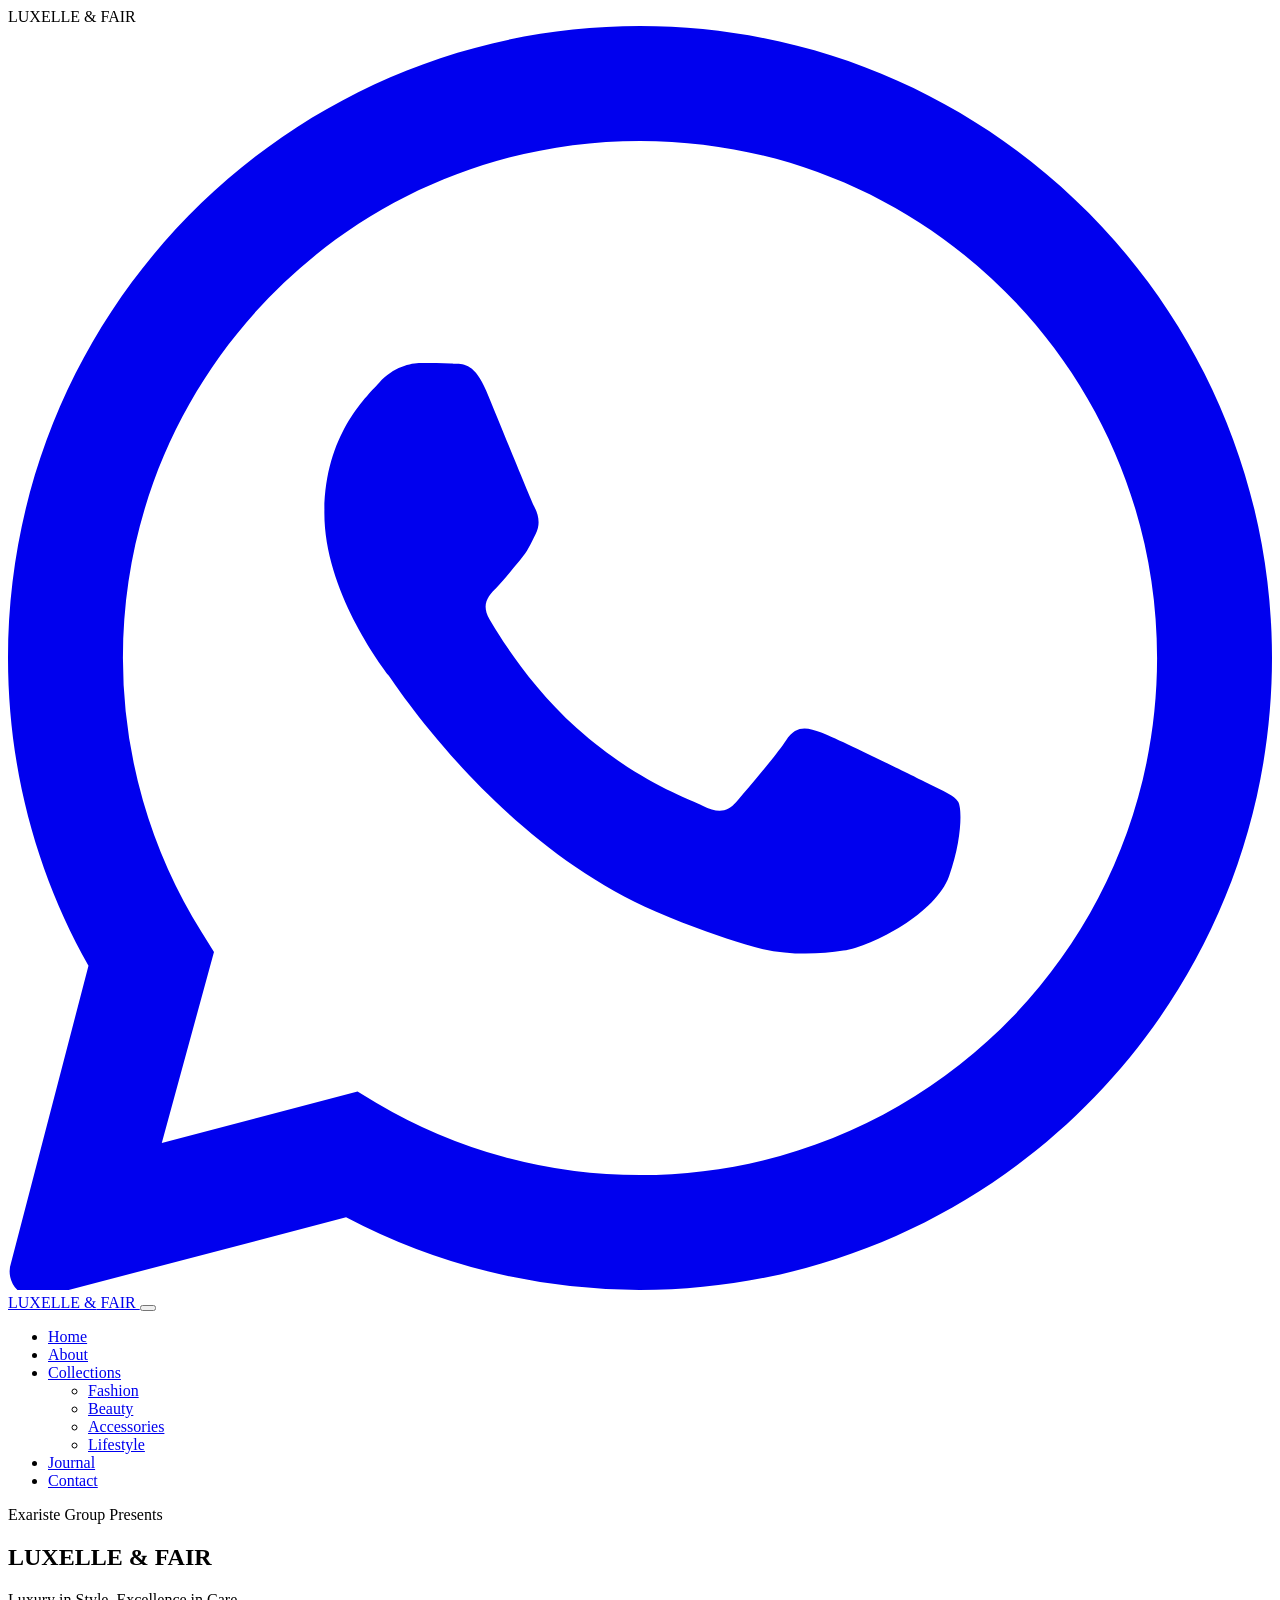
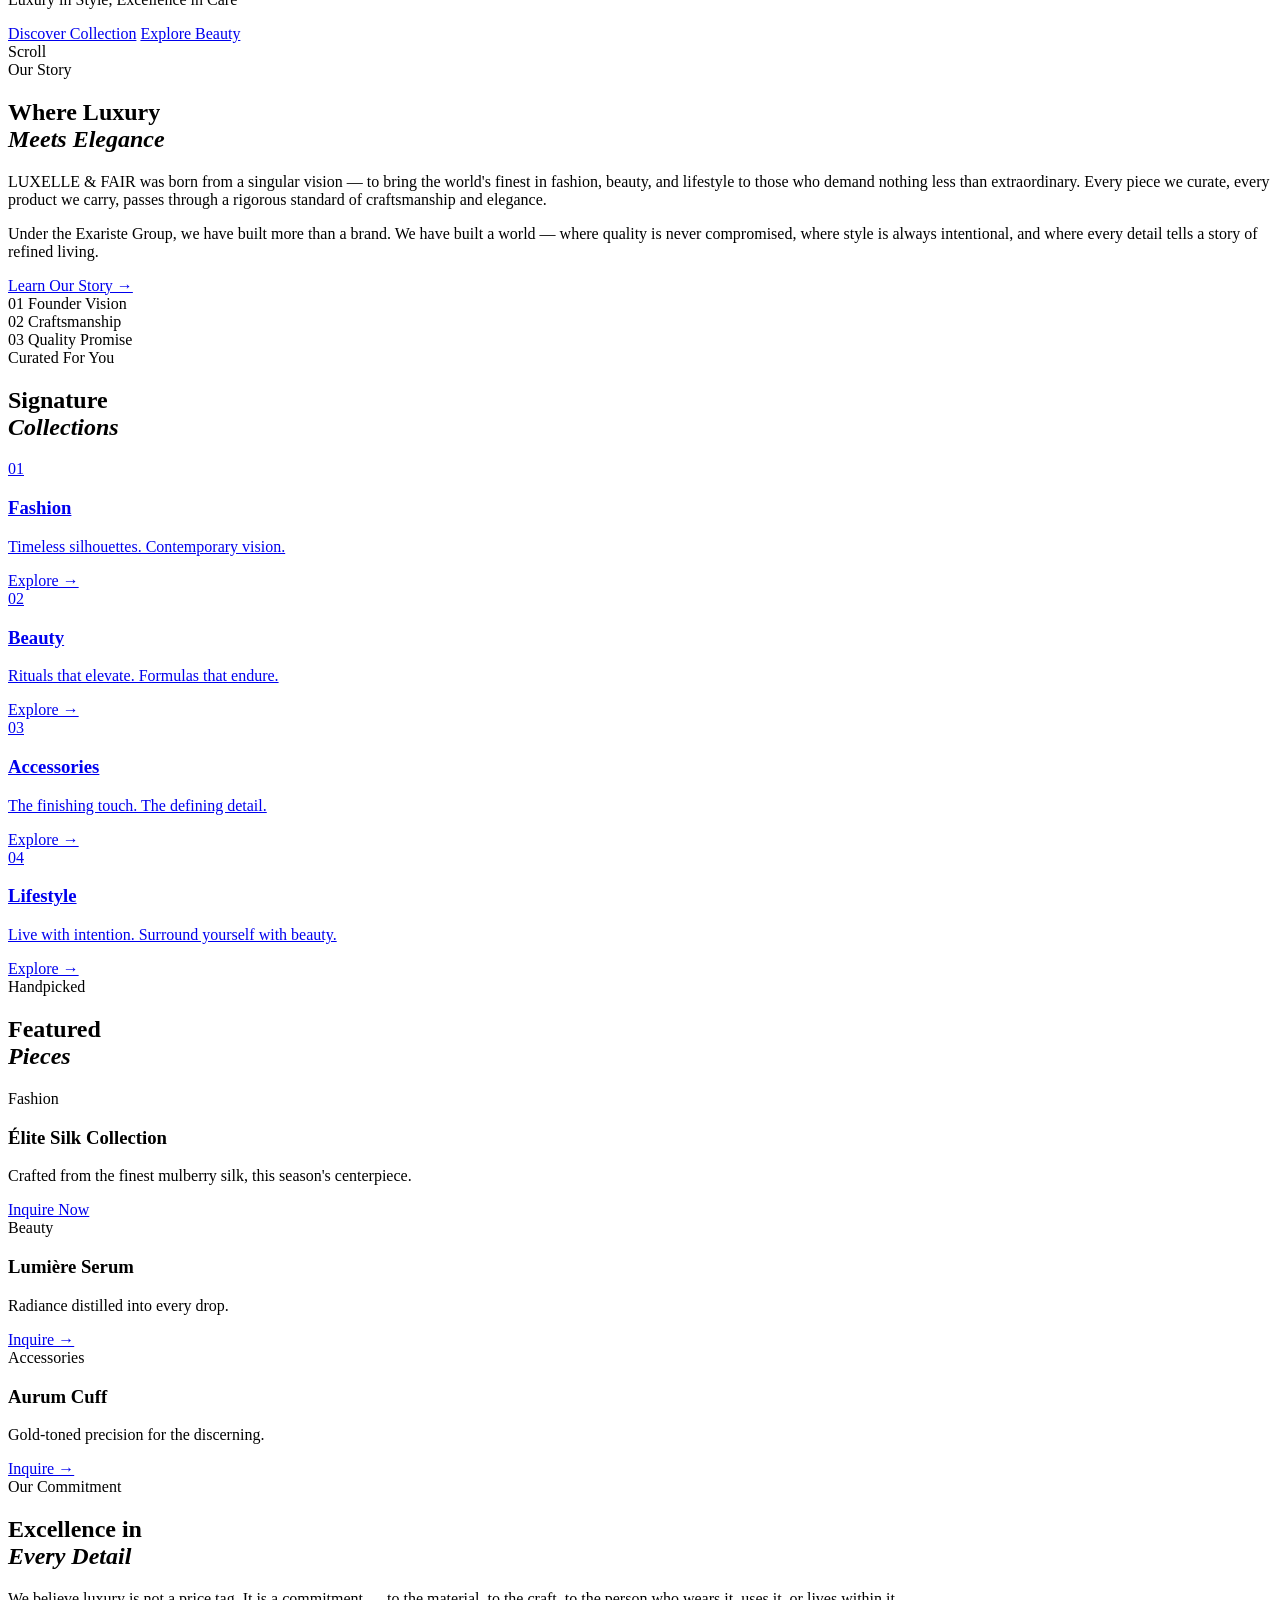
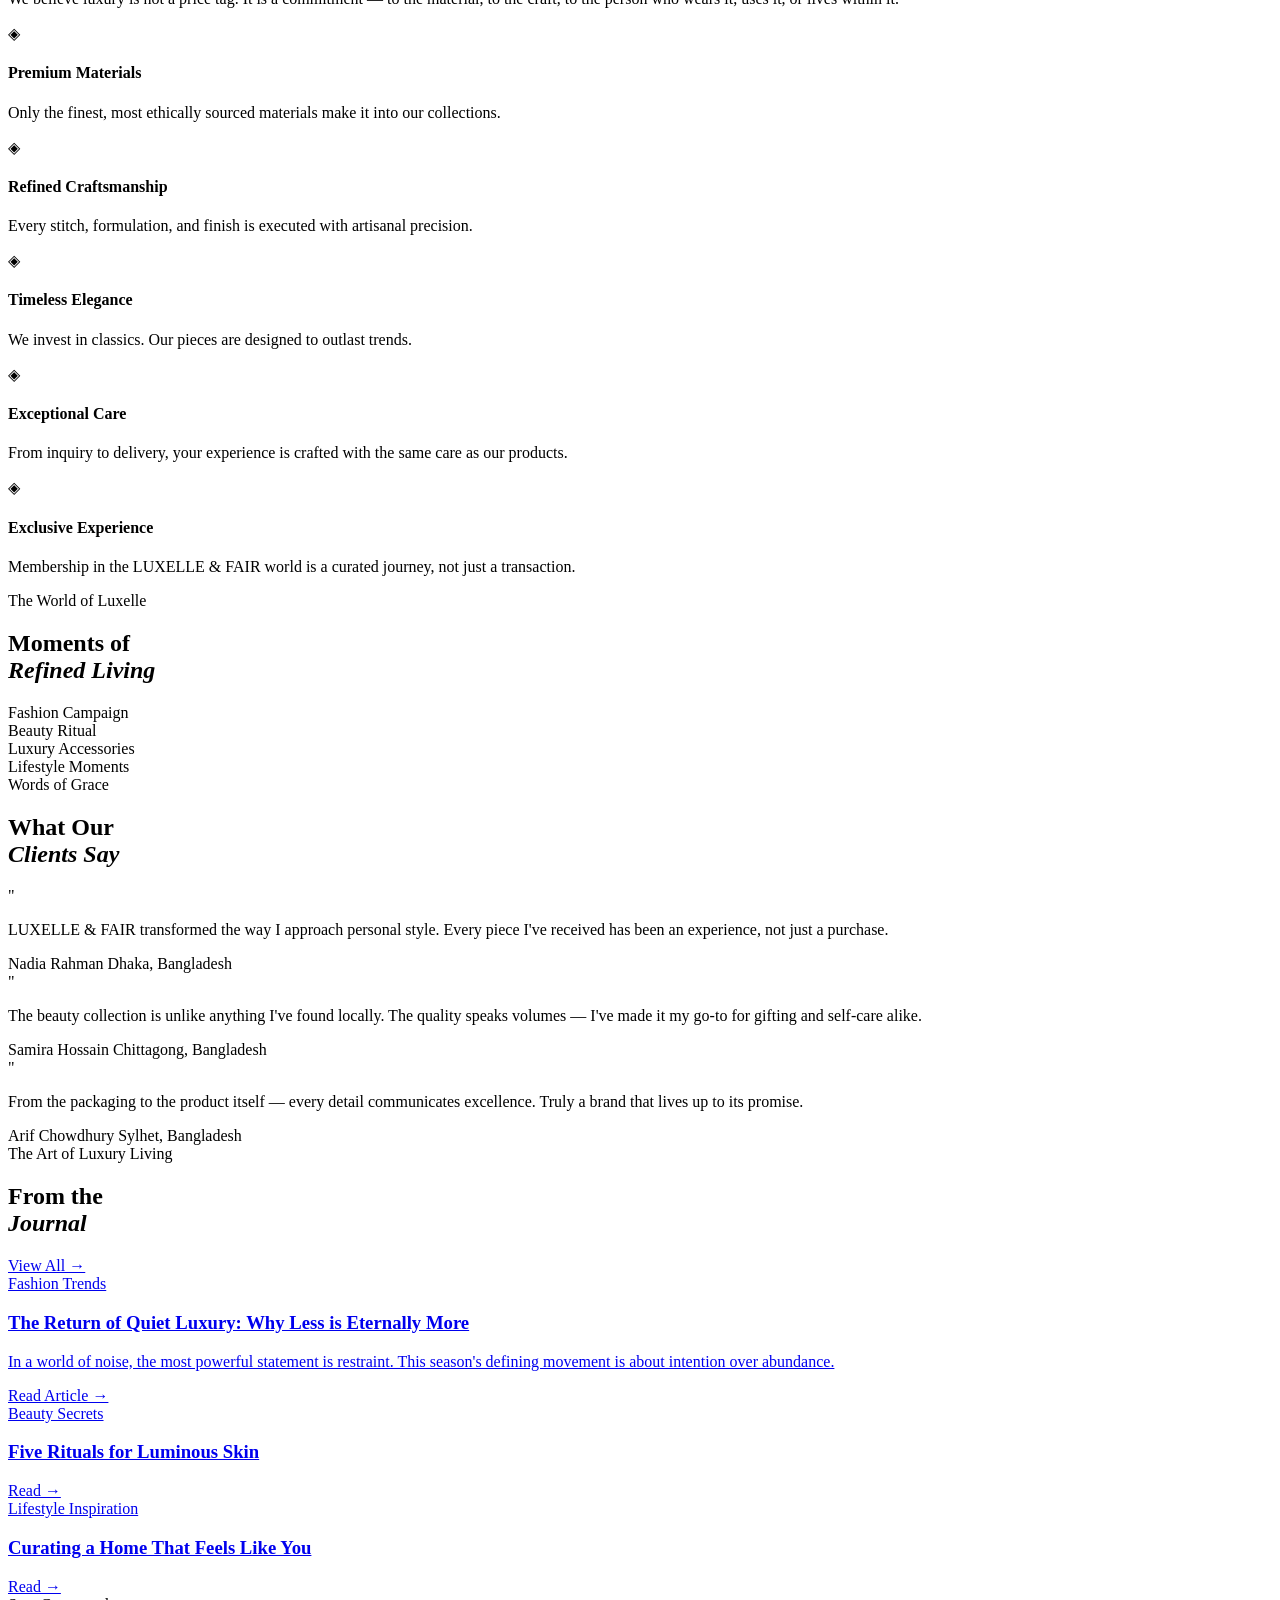
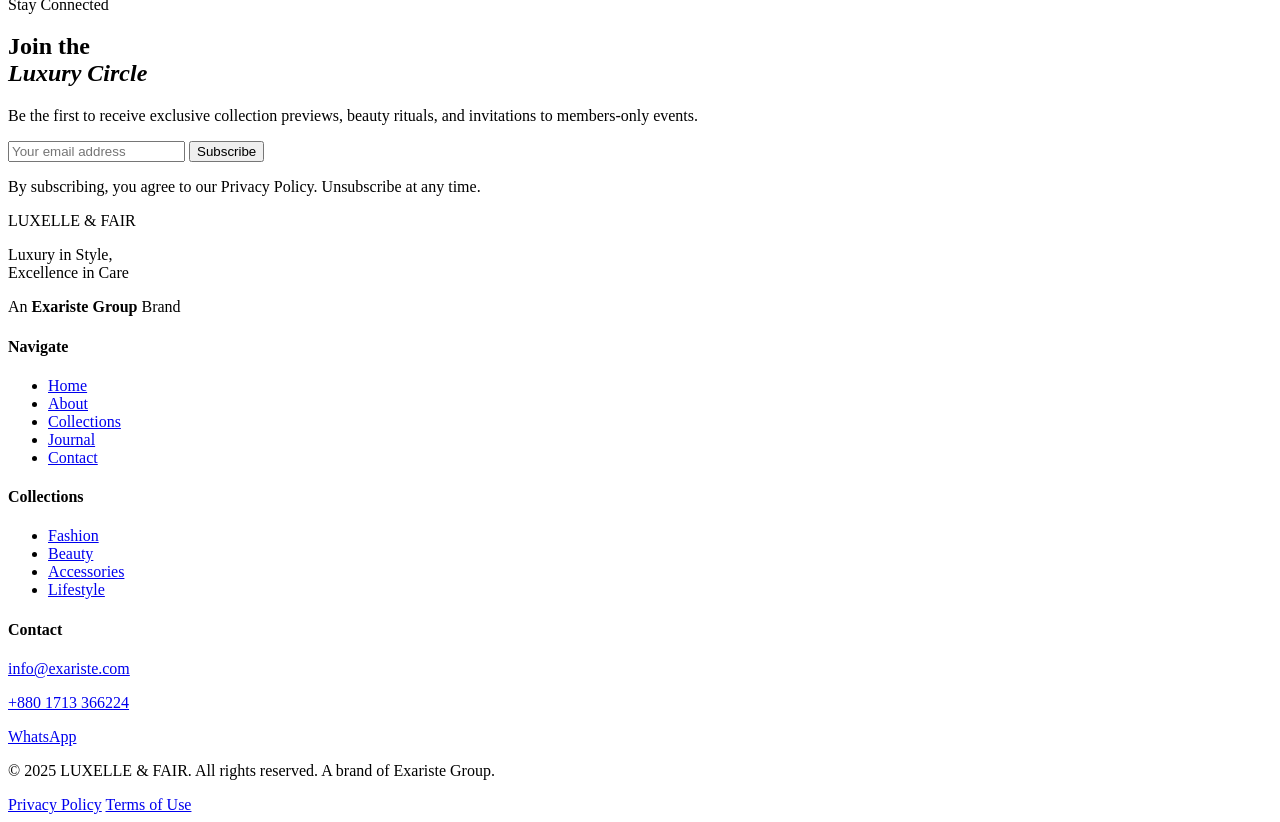
==== commit 10686b4d: "Add files via upload" ====
--- a/index.html
+++ b/index.html
@@ -1,371 +1,431 @@
 <!DOCTYPE html>
 <html lang="en">
 <head>
-<meta charset="UTF-8">
-<meta name="viewport" content="width=device-width, initial-scale=1.0">
-<meta name="description" content="LUXELLE & FAIR — Luxury in Style, Excellence in Care. Premium Fashion, Beauty & Lifestyle by EXARISTE GROUP.">
-<meta property="og:title" content="LUXELLE & FAIR">
-<meta property="og:description" content="Luxury in Style, Excellence in Care">
-<meta property="og:type" content="website">
-<title>LUXELLE & FAIR — Luxury in Style, Excellence in Care</title>
-<link rel="icon" type="image/x-icon" href="favicon.ico">
-<link rel="icon" type="image/png" sizes="32x32" href="assets/images/logo-small.png">
-<link rel="apple-touch-icon" sizes="180x180" href="assets/images/apple-touch-icon.png">
-<meta property="og:image" content="assets/images/logo.png">
-<link rel="stylesheet" href="assets/css/style.css">
-<link href="https://fonts.googleapis.com/css2?family=Playfair+Display:ital,wght@0,400;0,500;0,700;1,400;1,500&family=Cormorant+Garamond:ital,wght@0,300;0,400;0,600;1,300;1,400&family=Montserrat:wght@300;400;500;600&display=swap" rel="stylesheet">
+  <meta charset="UTF-8" />
+  <meta name="viewport" content="width=device-width, initial-scale=1.0" />
+  <title>LUXELLE & FAIR — Luxury in Style, Excellence in Care</title>
+  <meta name="description" content="LUXELLE & FAIR — Premium Luxury Fashion, Beauty & Personal Care, and Exclusive Lifestyle Collections. Luxury in Style, Excellence in Care." />
+  <meta property="og:title" content="LUXELLE & FAIR — Luxury in Style, Excellence in Care" />
+  <meta property="og:description" content="Premium Luxury Fashion, Beauty & Personal Care, and Exclusive Lifestyle Collections." />
+  <meta property="og:type" content="website" />
+  <meta property="og:url" content="https://luxelle.exariste.com" />
+  <link rel="canonical" href="https://luxelle.exariste.com" />
+  <link rel="preconnect" href="https://fonts.googleapis.com" />
+  <link rel="preconnect" href="https://fonts.gstatic.com" crossorigin />
+  <link href="https://fonts.googleapis.com/css2?family=Playfair+Display:ital,wght@0,400;0,600;0,700;1,400;1,600&family=Cormorant+Garamond:ital,wght@0,300;0,400;0,500;1,300;1,400&family=Montserrat:wght@300;400;500;600&display=swap" rel="stylesheet" />
+  <link rel="stylesheet" href="assets/css/style.css" />
 </head>
-<body>
-
-<!-- ===================== NAVIGATION ===================== -->
-<nav id="navbar">
-  <a href="#home" class="nav-logo-img"><img src="assets/images/logo-small.png" alt="LUXELLE &amp; FAIR" width="48" height="48"></a>
-  <ul class="nav-links">
-    <li><a href="#home">Home</a></li>
-    <li><a href="#about">About</a></li>
-    <li class="has-dropdown">
-      <a href="#collections">Collections</a>
-      <ul class="dropdown">
-        <li><a href="#collections">Fashion</a></li>
-        <li><a href="#collections">Beauty</a></li>
-        <li><a href="#collections">Accessories</a></li>
-        <li><a href="#collections">Lifestyle</a></li>
-      </ul>
-    </li>
-    <li><a href="#journal">Journal</a></li>
-    <li><a href="#contact">Contact</a></li>
-  </ul>
-  <a href="#contact" class="nav-cta">Inquire</a>
-  <button class="nav-toggle" aria-label="Open menu">&#9776;</button>
-</nav>
-
-<!-- ===================== HERO ===================== -->
-<section class="hero" id="home">
-  <div class="hero-bg"></div>
-  <div class="hero-pattern"></div>
-  <div class="hero-content">
-    <div class="hero-logo"><img src="assets/images/logo.png" alt="LUXELLE &amp; FAIR Logo" width="120" height="120"></div>
-    <p class="hero-eyebrow">Exariste Group Presents</p>
-    <h1 class="hero-title">LUXELLE<span class="hero-amp">&amp;</span><em>FAIR</em></h1>
-    <div class="hero-divider"></div>
-    <p class="hero-tagline">Luxury in Style, Excellence in Care</p>
-    <div class="hero-buttons">
-      <a href="#collections" class="btn-primary">Discover Collections</a>
-      <a href="#collections" class="btn-ghost">Explore Beauty</a>
+<body class="luxury-dark">
+
+  <!-- Page Loader -->
+  <div id="page-loader">
+    <div class="loader-inner">
+      <div class="loader-logo">LUXELLE <span class="amp">&</span> FAIR</div>
+      <div class="loader-line"><span></span></div>
     </div>
   </div>
-  <div class="hero-scroll">
-    <span>Scroll</span>
-    <div class="scroll-line"></div>
-  </div>
-</section>
-
-<!-- ===================== BRAND STORY ===================== -->
-<section class="brand-story-section" id="about">
-  <div class="brand-story">
-    <div class="brand-text">
-      <p class="section-label">Our Story</p>
-      <h2>Where <em>Luxury</em><br>Meets Elegance</h2>
-      <p>LUXELLE &amp; FAIR was born from a singular belief — that true luxury is not merely a price point, but a philosophy of living. Every piece we curate carries the weight of intention, the grace of craftsmanship, and the warmth of exceptional care.</p>
-      <p>As part of the EXARISTE GROUP, we bring together the finest traditions of fashion, beauty, and lifestyle — unified by an unwavering commitment to your most refined experience.</p>
-      <a href="#about" class="btn-ghost" style="display:inline-block;margin-top:40px">Our Philosophy</a>
+
+  <!-- WhatsApp Floating Button -->
+  <a href="https://wa.me/8801713366224" target="_blank" rel="noopener" class="wa-float" aria-label="WhatsApp">
+    <svg viewBox="0 0 24 24" fill="currentColor"><path d="M17.472 14.382c-.297-.149-1.758-.867-2.03-.967-.273-.099-.471-.148-.67.15-.197.297-.767.966-.94 1.164-.173.199-.347.223-.644.075-.297-.15-1.255-.463-2.39-1.475-.883-.788-1.48-1.761-1.653-2.059-.173-.297-.018-.458.13-.606.134-.133.298-.347.446-.52.149-.174.198-.298.298-.497.099-.198.05-.371-.025-.52-.075-.149-.669-1.612-.916-2.207-.242-.579-.487-.5-.669-.51-.173-.008-.371-.01-.57-.01-.198 0-.52.074-.792.372-.272.297-1.04 1.016-1.04 2.479 0 1.462 1.065 2.875 1.213 3.074.149.198 2.096 3.2 5.077 4.487.709.306 1.262.489 1.694.625.712.227 1.36.195 1.871.118.571-.085 1.758-.719 2.006-1.413.248-.694.248-1.289.173-1.413-.074-.124-.272-.198-.57-.347z"/><path d="M12 0C5.373 0 0 5.373 0 12c0 2.123.554 4.117 1.528 5.845L.057 23.486a.5.5 0 0 0 .602.643l5.76-1.51A11.938 11.938 0 0 0 12 24c6.627 0 12-5.373 12-12S18.627 0 12 0zm0 21.818a9.807 9.807 0 0 1-5.003-1.371l-.36-.214-3.717.974.991-3.625-.233-.374A9.818 9.818 0 0 1 2.182 12C2.182 6.57 6.57 2.182 12 2.182S21.818 6.57 21.818 12 17.43 21.818 12 21.818z"/></svg>
+  </a>
+
+  <!-- Navigation -->
+  <header id="site-header">
+    <nav class="nav-container">
+      <a href="index.html" class="nav-logo">
+        LUXELLE <span class="amp">&</span> FAIR
+      </a>
+      <button class="nav-toggle" id="navToggle" aria-label="Menu">
+        <span></span><span></span><span></span>
+      </button>
+      <ul class="nav-menu" id="navMenu">
+        <li><a href="index.html" class="active">Home</a></li>
+        <li><a href="about.html">About</a></li>
+        <li class="has-dropdown">
+          <a href="collections.html">Collections</a>
+          <ul class="dropdown">
+            <li><a href="collections.html#fashion">Fashion</a></li>
+            <li><a href="collections.html#beauty">Beauty</a></li>
+            <li><a href="collections.html#accessories">Accessories</a></li>
+            <li><a href="collections.html#lifestyle">Lifestyle</a></li>
+          </ul>
+        </li>
+        <li><a href="journal.html">Journal</a></li>
+        <li><a href="contact.html">Contact</a></li>
+      </ul>
+    </nav>
+  </header>
+
+  <main>
+
+    <!-- 1. Hero Section -->
+    <section class="hero" id="hero">
+      <div class="hero-bg">
+        <div class="hero-overlay"></div>
+        <div class="hero-pattern"></div>
+      </div>
+      <div class="hero-content">
+        <div class="hero-eyebrow">Exariste Group Presents</div>
+        <h1 class="hero-title">
+          <span class="line-1">LUXELLE</span>
+          <span class="amp-large">&</span>
+          <span class="line-2">FAIR</span>
+        </h1>
+        <p class="hero-tagline">Luxury in Style, Excellence in Care</p>
+        <div class="hero-divider"><span></span></div>
+        <div class="hero-ctas">
+          <a href="collections.html#fashion" class="btn-gold">Discover Collection</a>
+          <a href="collections.html#beauty" class="btn-outline">Explore Beauty</a>
+        </div>
+      </div>
+      <div class="hero-scroll-hint">
+        <span>Scroll</span>
+        <div class="scroll-line"></div>
+      </div>
+    </section>
+
+    <!-- 2. Brand Story -->
+    <section class="brand-story section-gap">
+      <div class="container">
+        <div class="brand-story-grid">
+          <div class="brand-story-text">
+            <span class="section-eyebrow">Our Story</span>
+            <h2 class="section-title">Where Luxury<br /><em>Meets Elegance</em></h2>
+            <p class="brand-story-body">LUXELLE &amp; FAIR was born from a singular vision — to bring the world's finest in fashion, beauty, and lifestyle to those who demand nothing less than extraordinary. Every piece we curate, every product we carry, passes through a rigorous standard of craftsmanship and elegance.</p>
+            <p class="brand-story-body">Under the Exariste Group, we have built more than a brand. We have built a world — where quality is never compromised, where style is always intentional, and where every detail tells a story of refined living.</p>
+            <a href="about.html" class="link-gold">Learn Our Story →</a>
+          </div>
+          <div class="brand-story-visual">
+            <div class="brand-visual-block">
+              <div class="visual-card vc-1">
+                <div class="vc-inner">
+                  <span class="vc-num">01</span>
+                  <span class="vc-label">Founder Vision</span>
+                </div>
+              </div>
+              <div class="visual-card vc-2">
+                <div class="vc-inner">
+                  <span class="vc-num">02</span>
+                  <span class="vc-label">Craftsmanship</span>
+                </div>
+              </div>
+              <div class="visual-card vc-3">
+                <div class="vc-inner">
+                  <span class="vc-num">03</span>
+                  <span class="vc-label">Quality Promise</span>
+                </div>
+              </div>
+            </div>
+          </div>
+        </div>
+      </div>
+    </section>
+
+    <!-- 3. Signature Collections -->
+    <section class="collections section-gap">
+      <div class="container">
+        <div class="section-header centered">
+          <span class="section-eyebrow">Curated For You</span>
+          <h2 class="section-title">Signature<br /><em>Collections</em></h2>
+        </div>
+        <div class="collections-grid">
+          <a href="collections.html#fashion" class="collection-card">
+            <div class="cc-bg cc-fashion"></div>
+            <div class="cc-overlay"></div>
+            <div class="cc-content">
+              <span class="cc-num">01</span>
+              <h3 class="cc-title">Fashion</h3>
+              <p class="cc-desc">Timeless silhouettes. Contemporary vision.</p>
+              <span class="cc-link">Explore →</span>
+            </div>
+          </a>
+          <a href="collections.html#beauty" class="collection-card">
+            <div class="cc-bg cc-beauty"></div>
+            <div class="cc-overlay"></div>
+            <div class="cc-content">
+              <span class="cc-num">02</span>
+              <h3 class="cc-title">Beauty</h3>
+              <p class="cc-desc">Rituals that elevate. Formulas that endure.</p>
+              <span class="cc-link">Explore →</span>
+            </div>
+          </a>
+          <a href="collections.html#accessories" class="collection-card">
+            <div class="cc-bg cc-accessories"></div>
+            <div class="cc-overlay"></div>
+            <div class="cc-content">
+              <span class="cc-num">03</span>
+              <h3 class="cc-title">Accessories</h3>
+              <p class="cc-desc">The finishing touch. The defining detail.</p>
+              <span class="cc-link">Explore →</span>
+            </div>
+          </a>
+          <a href="collections.html#lifestyle" class="collection-card">
+            <div class="cc-bg cc-lifestyle"></div>
+            <div class="cc-overlay"></div>
+            <div class="cc-content">
+              <span class="cc-num">04</span>
+              <h3 class="cc-title">Lifestyle</h3>
+              <p class="cc-desc">Live with intention. Surround yourself with beauty.</p>
+              <span class="cc-link">Explore →</span>
+            </div>
+          </a>
+        </div>
+      </div>
+    </section>
+
+    <!-- 4. Featured Products -->
+    <section class="featured section-gap">
+      <div class="container">
+        <div class="section-header">
+          <span class="section-eyebrow">Handpicked</span>
+          <h2 class="section-title">Featured<br /><em>Pieces</em></h2>
+        </div>
+        <div class="featured-editorial">
+          <div class="fe-large">
+            <div class="fe-card">
+              <div class="fe-img fe-img-1"></div>
+              <div class="fe-info">
+                <span class="fe-category">Fashion</span>
+                <h3 class="fe-name">Élite Silk Collection</h3>
+                <p class="fe-desc">Crafted from the finest mulberry silk, this season's centerpiece.</p>
+                <a href="contact.html" class="btn-gold-sm">Inquire Now</a>
+              </div>
+            </div>
+          </div>
+          <div class="fe-right">
+            <div class="fe-card fe-card-sm">
+              <div class="fe-img fe-img-2"></div>
+              <div class="fe-info">
+                <span class="fe-category">Beauty</span>
+                <h3 class="fe-name">Lumière Serum</h3>
+                <p class="fe-desc">Radiance distilled into every drop.</p>
+                <a href="contact.html" class="link-gold-sm">Inquire →</a>
+              </div>
+            </div>
+            <div class="fe-card fe-card-sm">
+              <div class="fe-img fe-img-3"></div>
+              <div class="fe-info">
+                <span class="fe-category">Accessories</span>
+                <h3 class="fe-name">Aurum Cuff</h3>
+                <p class="fe-desc">Gold-toned precision for the discerning.</p>
+                <a href="contact.html" class="link-gold-sm">Inquire →</a>
+              </div>
+            </div>
+          </div>
+        </div>
+      </div>
+    </section>
+
+    <!-- 5. Why Luxelle & Fair -->
+    <section class="why-us section-gap">
+      <div class="container">
+        <div class="why-us-inner">
+          <div class="why-us-text">
+            <span class="section-eyebrow">Our Commitment</span>
+            <h2 class="section-title">Excellence in<br /><em>Every Detail</em></h2>
+            <p class="why-us-body">We believe luxury is not a price tag. It is a commitment — to the material, to the craft, to the person who wears it, uses it, or lives within it.</p>
+          </div>
+          <div class="why-us-pillars">
+            <div class="pillar">
+              <div class="pillar-icon">◈</div>
+              <h4>Premium Materials</h4>
+              <p>Only the finest, most ethically sourced materials make it into our collections.</p>
+            </div>
+            <div class="pillar">
+              <div class="pillar-icon">◈</div>
+              <h4>Refined Craftsmanship</h4>
+              <p>Every stitch, formulation, and finish is executed with artisanal precision.</p>
+            </div>
+            <div class="pillar">
+              <div class="pillar-icon">◈</div>
+              <h4>Timeless Elegance</h4>
+              <p>We invest in classics. Our pieces are designed to outlast trends.</p>
+            </div>
+            <div class="pillar">
+              <div class="pillar-icon">◈</div>
+              <h4>Exceptional Care</h4>
+              <p>From inquiry to delivery, your experience is crafted with the same care as our products.</p>
+            </div>
+            <div class="pillar">
+              <div class="pillar-icon">◈</div>
+              <h4>Exclusive Experience</h4>
+              <p>Membership in the LUXELLE &amp; FAIR world is a curated journey, not just a transaction.</p>
+            </div>
+          </div>
+        </div>
+      </div>
+    </section>
+
+    <!-- 6. Lifestyle Gallery -->
+    <section class="gallery section-gap">
+      <div class="container">
+        <div class="section-header centered">
+          <span class="section-eyebrow">The World of Luxelle</span>
+          <h2 class="section-title">Moments of<br /><em>Refined Living</em></h2>
+        </div>
+        <div class="gallery-grid">
+          <div class="gallery-item gi-tall">
+            <div class="gi-bg gi-bg-1"></div>
+            <div class="gi-label">Fashion Campaign</div>
+          </div>
+          <div class="gallery-item">
+            <div class="gi-bg gi-bg-2"></div>
+            <div class="gi-label">Beauty Ritual</div>
+          </div>
+          <div class="gallery-item">
+            <div class="gi-bg gi-bg-3"></div>
+            <div class="gi-label">Luxury Accessories</div>
+          </div>
+          <div class="gallery-item gi-wide">
+            <div class="gi-bg gi-bg-4"></div>
+            <div class="gi-label">Lifestyle Moments</div>
+          </div>
+        </div>
+      </div>
+    </section>
+
+    <!-- 7. Testimonials -->
+    <section class="testimonials section-gap">
+      <div class="container">
+        <div class="section-header centered">
+          <span class="section-eyebrow">Words of Grace</span>
+          <h2 class="section-title">What Our<br /><em>Clients Say</em></h2>
+        </div>
+        <div class="testimonials-grid">
+          <div class="testimonial-card">
+            <div class="testi-quote">"</div>
+            <p class="testi-text">LUXELLE &amp; FAIR transformed the way I approach personal style. Every piece I've received has been an experience, not just a purchase.</p>
+            <div class="testi-author">
+              <span class="testi-name">Nadia Rahman</span>
+              <span class="testi-role">Dhaka, Bangladesh</span>
+            </div>
+          </div>
+          <div class="testimonial-card tc-featured">
+            <div class="testi-quote">"</div>
+            <p class="testi-text">The beauty collection is unlike anything I've found locally. The quality speaks volumes — I've made it my go-to for gifting and self-care alike.</p>
+            <div class="testi-author">
+              <span class="testi-name">Samira Hossain</span>
+              <span class="testi-role">Chittagong, Bangladesh</span>
+            </div>
+          </div>
+          <div class="testimonial-card">
+            <div class="testi-quote">"</div>
+            <p class="testi-text">From the packaging to the product itself — every detail communicates excellence. Truly a brand that lives up to its promise.</p>
+            <div class="testi-author">
+              <span class="testi-name">Arif Chowdhury</span>
+              <span class="testi-role">Sylhet, Bangladesh</span>
+            </div>
+          </div>
+        </div>
+      </div>
+    </section>
+
+    <!-- 8. Journal -->
+    <section class="journal section-gap">
+      <div class="container">
+        <div class="section-header">
+          <span class="section-eyebrow">The Art of Luxury Living</span>
+          <h2 class="section-title">From the<br /><em>Journal</em></h2>
+          <a href="journal.html" class="link-gold">View All →</a>
+        </div>
+        <div class="journal-grid">
+          <a href="journal.html" class="journal-card jc-large">
+            <div class="jc-img jc-img-1"></div>
+            <div class="jc-info">
+              <span class="jc-cat">Fashion Trends</span>
+              <h3 class="jc-title">The Return of Quiet Luxury: Why Less is Eternally More</h3>
+              <p class="jc-excerpt">In a world of noise, the most powerful statement is restraint. This season's defining movement is about intention over abundance.</p>
+              <span class="jc-read">Read Article →</span>
+            </div>
+          </a>
+          <div class="journal-side">
+            <a href="journal.html" class="journal-card jc-sm">
+              <div class="jc-img jc-img-2"></div>
+              <div class="jc-info">
+                <span class="jc-cat">Beauty Secrets</span>
+                <h3 class="jc-title">Five Rituals for Luminous Skin</h3>
+                <span class="jc-read">Read →</span>
+              </div>
+            </a>
+            <a href="journal.html" class="journal-card jc-sm">
+              <div class="jc-img jc-img-3"></div>
+              <div class="jc-info">
+                <span class="jc-cat">Lifestyle Inspiration</span>
+                <h3 class="jc-title">Curating a Home That Feels Like You</h3>
+                <span class="jc-read">Read →</span>
+              </div>
+            </a>
+          </div>
+        </div>
+      </div>
+    </section>
+
+    <!-- 9. Newsletter -->
+    <section class="newsletter section-gap">
+      <div class="container">
+        <div class="newsletter-inner">
+          <span class="section-eyebrow">Stay Connected</span>
+          <h2 class="section-title">Join the<br /><em>Luxury Circle</em></h2>
+          <p class="newsletter-body">Be the first to receive exclusive collection previews, beauty rituals, and invitations to members-only events.</p>
+          <form class="newsletter-form" onsubmit="handleNewsletterSubmit(event)">
+            <div class="form-row">
+              <input type="email" placeholder="Your email address" required class="nl-input" />
+              <button type="submit" class="btn-gold">Subscribe</button>
+            </div>
+            <p class="nl-note">By subscribing, you agree to our Privacy Policy. Unsubscribe at any time.</p>
+          </form>
+        </div>
+      </div>
+    </section>
+
+  </main>
+
+  <!-- Footer -->
+  <footer class="site-footer">
+    <div class="container">
+      <div class="footer-grid">
+        <div class="footer-brand">
+          <div class="footer-logo">LUXELLE <span class="amp">&</span> FAIR</div>
+          <p class="footer-tagline">Luxury in Style,<br />Excellence in Care</p>
+          <p class="footer-group">An <strong>Exariste Group</strong> Brand</p>
+        </div>
+        <div class="footer-nav">
+          <h4>Navigate</h4>
+          <ul>
+            <li><a href="index.html">Home</a></li>
+            <li><a href="about.html">About</a></li>
+            <li><a href="collections.html">Collections</a></li>
+            <li><a href="journal.html">Journal</a></li>
+            <li><a href="contact.html">Contact</a></li>
+          </ul>
+        </div>
+        <div class="footer-collections">
+          <h4>Collections</h4>
+          <ul>
+            <li><a href="collections.html#fashion">Fashion</a></li>
+            <li><a href="collections.html#beauty">Beauty</a></li>
+            <li><a href="collections.html#accessories">Accessories</a></li>
+            <li><a href="collections.html#lifestyle">Lifestyle</a></li>
+          </ul>
+        </div>
+        <div class="footer-contact">
+          <h4>Contact</h4>
+          <p><a href="mailto:info@exariste.com">info@exariste.com</a></p>
+          <p><a href="tel:+8801713366224">+880 1713 366224</a></p>
+          <p><a href="https://wa.me/8801713366224" target="_blank">WhatsApp</a></p>
+        </div>
+      </div>
+      <div class="footer-bottom">
+        <p>© 2025 LUXELLE &amp; FAIR. All rights reserved. A brand of Exariste Group.</p>
+        <div class="footer-links">
+          <a href="#">Privacy Policy</a>
+          <a href="#">Terms of Use</a>
+        </div>
+      </div>
     </div>
-    <div class="brand-visual">
-      <div class="brand-frame">
-        <div class="brand-pillars">
-          <div class="pillar">
-            <div class="pillar-num">I</div>
-            <div class="pillar-text">
-              <h4>Premium Materials</h4>
-              <p>Sourced from the world's most distinguished ateliers and artisans.</p>
-            </div>
-          </div>
-          <div class="pillar">
-            <div class="pillar-num">II</div>
-            <div class="pillar-text">
-              <h4>Refined Craftsmanship</h4>
-              <p>Every detail considered, every finish perfected to absolute excellence.</p>
-            </div>
-          </div>
-          <div class="pillar">
-            <div class="pillar-num">III</div>
-            <div class="pillar-text">
-              <h4>Timeless Elegance</h4>
-              <p>Transcending trends to deliver enduring, defining style.</p>
-            </div>
-          </div>
-          <div class="pillar">
-            <div class="pillar-num">IV</div>
-            <div class="pillar-text">
-              <h4>Exclusive Experience</h4>
-              <p>A world curated for those who expect nothing less than exceptional.</p>
-            </div>
-          </div>
-        </div>
-      </div>
-    </div>
-  </div>
-</section>
-
-<!-- ===================== COLLECTIONS ===================== -->
-<section class="collections-section" id="collections">
-  <div class="section-header">
-    <span class="section-label">Curated for You</span>
-    <h2 class="section-title">Signature <em>Collections</em></h2>
-    <div class="ornament"><span>&#10022;</span></div>
-  </div>
-  <div class="collections-grid">
-    <div class="collection-card coll-fashion">
-      <div class="collection-bg"></div>
-      <div class="collection-overlay"></div>
-      <div class="gold-border-glow"></div>
-      <div class="collection-content">
-        <span class="collection-tag">Editorial Fashion</span>
-        <h3 class="collection-name">The Fashion<br>Atelier</h3>
-        <span class="collection-link">Explore Collection</span>
-      </div>
-    </div>
-    <div class="collection-card coll-beauty">
-      <div class="collection-bg"></div>
-      <div class="collection-overlay"></div>
-      <div class="gold-border-glow"></div>
-      <div class="collection-content">
-        <span class="collection-tag">Luxury Beauty</span>
-        <h3 class="collection-name">Beauty Rituals</h3>
-        <span class="collection-link">Explore Collection</span>
-      </div>
-    </div>
-    <div class="collection-card coll-accessories">
-      <div class="collection-bg"></div>
-      <div class="collection-overlay"></div>
-      <div class="gold-border-glow"></div>
-      <div class="collection-content">
-        <span class="collection-tag">Fine Accessories</span>
-        <h3 class="collection-name">Accessories</h3>
-        <span class="collection-link">Explore Collection</span>
-      </div>
-    </div>
-    <div class="collection-card coll-lifestyle">
-      <div class="collection-bg"></div>
-      <div class="collection-overlay"></div>
-      <div class="gold-border-glow"></div>
-      <div class="collection-content">
-        <span class="collection-tag">Premium Lifestyle</span>
-        <h3 class="collection-name">Lifestyle Edit</h3>
-        <span class="collection-link">Explore Collection</span>
-      </div>
-    </div>
-  </div>
-</section>
-
-<!-- ===================== FEATURED PRODUCTS ===================== -->
-<section class="featured-section">
-  <div class="section-header">
-    <span class="section-label">Handpicked</span>
-    <h2 class="section-title">Featured <em>Pieces</em></h2>
-  </div>
-  <div class="featured-grid">
-    <div class="featured-card">
-      <div class="featured-img f-bg-1">
-        <div class="feat-icon">&#10022;</div>
-      </div>
-      <div class="featured-info">
-        <span class="featured-cat">Signature Fashion</span>
-        <h3 class="featured-name">The Midnight Ensemble</h3>
-        <p class="featured-price">Exclusive Collection</p>
-      </div>
-    </div>
-    <div class="featured-card">
-      <div class="featured-img f-bg-2">
-        <div class="feat-icon">&#10022;</div>
-      </div>
-      <div class="featured-info">
-        <span class="featured-cat">Luxury Beauty</span>
-        <h3 class="featured-name">Velvet Ritual Set</h3>
-        <p class="featured-price">Limited Edition</p>
-      </div>
-    </div>
-    <div class="featured-card">
-      <div class="featured-img f-bg-3">
-        <div class="feat-icon">&#10022;</div>
-      </div>
-      <div class="featured-info">
-        <span class="featured-cat">Fine Accessories</span>
-        <h3 class="featured-name">Gold Leaf Cuff</h3>
-        <p class="featured-price">Artisan Crafted</p>
-      </div>
-    </div>
-  </div>
-</section>
-
-<!-- ===================== WHY LUXELLE ===================== -->
-<section class="why-section">
-  <div class="why-inner">
-    <div class="why-left">
-      <span class="section-label" style="display:block;margin-bottom:20px">Our Promise</span>
-      <h2><em>Excellence</em><br>in Every Detail</h2>
-      <p>We believe the most extraordinary experiences emerge not from extravagance alone, but from the perfect union of artistry, intention, and care — in every stitch, every formula, every gesture.</p>
-      <a href="#contact" class="btn-primary" style="display:inline-block;margin-top:40px">Request an Inquiry</a>
-    </div>
-    <div class="why-grid">
-      <div class="why-item">
-        <span class="why-icon">&#10022;</span>
-        <h4>Premium Materials</h4>
-        <p>Only the most distinguished sources, selected with uncompromising standards.</p>
-      </div>
-      <div class="why-item">
-        <span class="why-icon">&#10022;</span>
-        <h4>Crafted Details</h4>
-        <p>Every product passes through hands that understand the language of luxury.</p>
-      </div>
-      <div class="why-item">
-        <span class="why-icon">&#10022;</span>
-        <h4>Timeless Design</h4>
-        <p>Collections that transcend seasons and redefine enduring elegance.</p>
-      </div>
-      <div class="why-item">
-        <span class="why-icon">&#10022;</span>
-        <h4>Exclusive Access</h4>
-        <p>A curated world reserved for those who appreciate the truly exceptional.</p>
-      </div>
-    </div>
-  </div>
-</section>
-
-<!-- ===================== TESTIMONIALS ===================== -->
-<section class="testimonials-section">
-  <span class="section-label">Client Stories</span>
-  <div class="testimonial-quote" id="tquote">&ldquo;LUXELLE &amp; FAIR does not simply sell — they curate an experience that stays with you long after the purchase. The artistry is unmatched, the service, impeccable.&rdquo;</div>
-  <p class="testimonial-author" id="tauthor">— Nadia Rahman, Dhaka</p>
-  <div class="testimonial-dots">
-    <div class="t-dot active" onclick="setT(0)"></div>
-    <div class="t-dot" onclick="setT(1)"></div>
-    <div class="t-dot" onclick="setT(2)"></div>
-  </div>
-</section>
-
-<!-- ===================== JOURNAL ===================== -->
-<section class="journal-section" id="journal">
-  <div class="section-header">
-    <span class="section-label">The Journal</span>
-    <h2 class="section-title">The Art of <em>Luxury Living</em></h2>
-  </div>
-  <div class="journal-grid">
-    <div class="journal-card">
-      <div class="journal-img journal-bg-1"><div class="journal-num">I</div></div>
-      <div class="journal-content">
-        <span class="journal-cat">Fashion Trends</span>
-        <h3 class="journal-title">The Return of Quiet Luxury: Dressing with Intention</h3>
-        <p class="journal-excerpt">How the world's most discerning dressers are choosing restraint, quality, and narrative over spectacle.</p>
-      </div>
-    </div>
-    <div class="journal-card">
-      <div class="journal-img journal-bg-2"><div class="journal-num">II</div></div>
-      <div class="journal-content">
-        <span class="journal-cat">Beauty Secrets</span>
-        <h3 class="journal-title">The Seven-Step Evening Ritual for Luminous Skin</h3>
-        <p class="journal-excerpt">A beauty philosophy rooted in patience, ritual, and the finest botanical formulations.</p>
-      </div>
-    </div>
-    <div class="journal-card">
-      <div class="journal-img journal-bg-3"><div class="journal-num">III</div></div>
-      <div class="journal-content">
-        <span class="journal-cat">Lifestyle</span>
-        <h3 class="journal-title">Creating a Sanctuary: Luxury at Home</h3>
-        <p class="journal-excerpt">Transforming everyday spaces into refined retreats through considered curation and sensory experience.</p>
-      </div>
-    </div>
-  </div>
-</section>
-
-<!-- ===================== NEWSLETTER ===================== -->
-<section class="newsletter-section">
-  <div class="newsletter-inner">
-    <span class="section-label">Stay Connected</span>
-    <h2>Join the<br><em>Luxury Circle</em></h2>
-    <p>Exclusive access to new collections, private events, and curated stories — delivered with the grace befitting our most valued guests.</p>
-    <div class="newsletter-form">
-      <input class="newsletter-input" type="email" placeholder="Your email address">
-      <button class="newsletter-btn" onclick="handleSubscribe()">Subscribe</button>
-    </div>
-    <p class="newsletter-note" id="sub-msg" style="display:none;margin-top:16px;color:#D4AF37;font-family:'Cormorant Garamond',serif;font-size:15px;font-style:italic">Thank you for joining the Luxury Circle.</p>
-  </div>
-</section>
-
-<!-- ===================== CONTACT / FOOTER ===================== -->
-<footer id="contact">
-  <div class="footer-inner">
-    <div class="footer-top">
-      <div>
-        <div class="footer-logo"><img src="assets/images/logo-small.png" alt="LUXELLE &amp; FAIR" width="72" height="72"></div>
-        <div class="footer-brand-name">LUXELLE &amp; FAIR</div>
-        <div class="footer-brand-tag">Luxury in Style, Excellence in Care</div>
-        <div class="footer-contact">
-          <p>An <strong>EXARISTE GROUP</strong> Brand</p>
-          <p><a href="mailto:info@exariste.com">info@exariste.com</a></p>
-          <p><a href="tel:+8801713366224">+880 1713 366 224</a></p>
-        </div>
-      </div>
-      <div class="footer-col">
-        <h5>Collections</h5>
-        <ul>
-          <li><a href="#collections">Fashion</a></li>
-          <li><a href="#collections">Beauty</a></li>
-          <li><a href="#collections">Accessories</a></li>
-          <li><a href="#collections">Lifestyle</a></li>
-        </ul>
-      </div>
-      <div class="footer-col">
-        <h5>Discover</h5>
-        <ul>
-          <li><a href="#about">Our Story</a></li>
-          <li><a href="#journal">Journal</a></li>
-          <li><a href="#contact">Inquire</a></li>
-          <li><a href="mailto:info@exariste.com">Contact</a></li>
-        </ul>
-      </div>
-      <div class="footer-col">
-        <h5>Connect</h5>
-        <ul>
-          <li><a href="https://wa.me/8801713366224" target="_blank">WhatsApp</a></li>
-          <li><a href="#">Instagram</a></li>
-          <li><a href="#">Facebook</a></li>
-          <li><a href="#">Pinterest</a></li>
-        </ul>
-      </div>
-    </div>
-    <!-- INQUIRY FORM -->
-    <div class="inquiry-form-section">
-      <h3>Product Inquiry</h3>
-      <p>Prefer to reach us directly before ordering? Fill in your details and we will respond within 24 hours.</p>
-      <form class="inquiry-form" onsubmit="handleInquiry(event)">
-        <div class="form-row">
-          <input type="text" placeholder="Your Name" required>
-          <input type="email" placeholder="Email Address" required>
-        </div>
-        <div class="form-row">
-          <input type="tel" placeholder="Phone / WhatsApp">
-          <input type="text" placeholder="Product of Interest">
-        </div>
-        <textarea placeholder="Your message..." rows="4"></textarea>
-        <button type="submit" class="btn-primary">Send Inquiry</button>
-        <p id="form-msg" style="display:none;margin-top:16px;color:#D4AF37;font-family:'Cormorant Garamond',serif;font-size:16px;font-style:italic">Your inquiry has been received. We will be in touch shortly.</p>
-      </form>
-    </div>
-    <div class="footer-bottom">
-      <p class="footer-copy">&copy; 2025 LUXELLE &amp; FAIR — EXARISTE GROUP. All rights reserved.</p>
-      <div class="footer-gold-line"></div>
-    </div>
-  </div>
-</footer>
-
-<!-- WHATSAPP FLOATING BUTTON -->
-<a href="https://wa.me/8801713366224" class="wa-btn" title="Chat on WhatsApp" target="_blank">
-  <svg viewBox="0 0 24 24" xmlns="http://www.w3.org/2000/svg">
-    <path d="M17.472 14.382c-.297-.149-1.758-.867-2.03-.967-.273-.099-.471-.148-.67.15-.197.297-.767.966-.94 1.164-.173.199-.347.223-.644.075-.297-.15-1.255-.463-2.39-1.475-.883-.788-1.48-1.761-1.653-2.059-.173-.297-.018-.458.13-.606.134-.133.298-.347.446-.52.149-.174.198-.298.298-.497.099-.198.05-.371-.025-.52-.075-.149-.669-1.612-.916-2.207-.242-.579-.487-.5-.669-.51-.173-.008-.371-.01-.57-.01-.198 0-.52.074-.792.372-.272.297-1.04 1.016-1.04 2.479 0 1.462 1.065 2.875 1.213 3.074.149.198 2.096 3.2 5.077 4.487.709.306 1.262.489 1.694.625.712.227 1.36.195 1.871.118.571-.085 1.758-.719 2.006-1.413.248-.694.248-1.289.173-1.413-.074-.124-.272-.198-.57-.347m-5.421 7.403h-.004a9.87 9.87 0 01-5.031-1.378l-.361-.214-3.741.982.998-3.648-.235-.374a9.86 9.86 0 01-1.51-5.26c.001-5.45 4.436-9.884 9.888-9.884 2.64 0 5.122 1.03 6.988 2.898a9.825 9.825 0 012.893 6.994c-.003 5.45-4.437 9.884-9.885 9.884m8.413-18.297A11.815 11.815 0 0012.05 0C5.495 0 .16 5.335.157 11.892c0 2.096.547 4.142 1.588 5.945L.057 24l6.305-1.654a11.882 11.882 0 005.683 1.448h.005c6.554 0 11.89-5.335 11.893-11.893a11.821 11.821 0 00-3.48-8.413z"/>
-  </svg>
-</a>
-
-<script src="assets/js/main.js"></script>
+  </footer>
+
+  <script src="assets/js/main.js"></script>
 </body>
 </html>
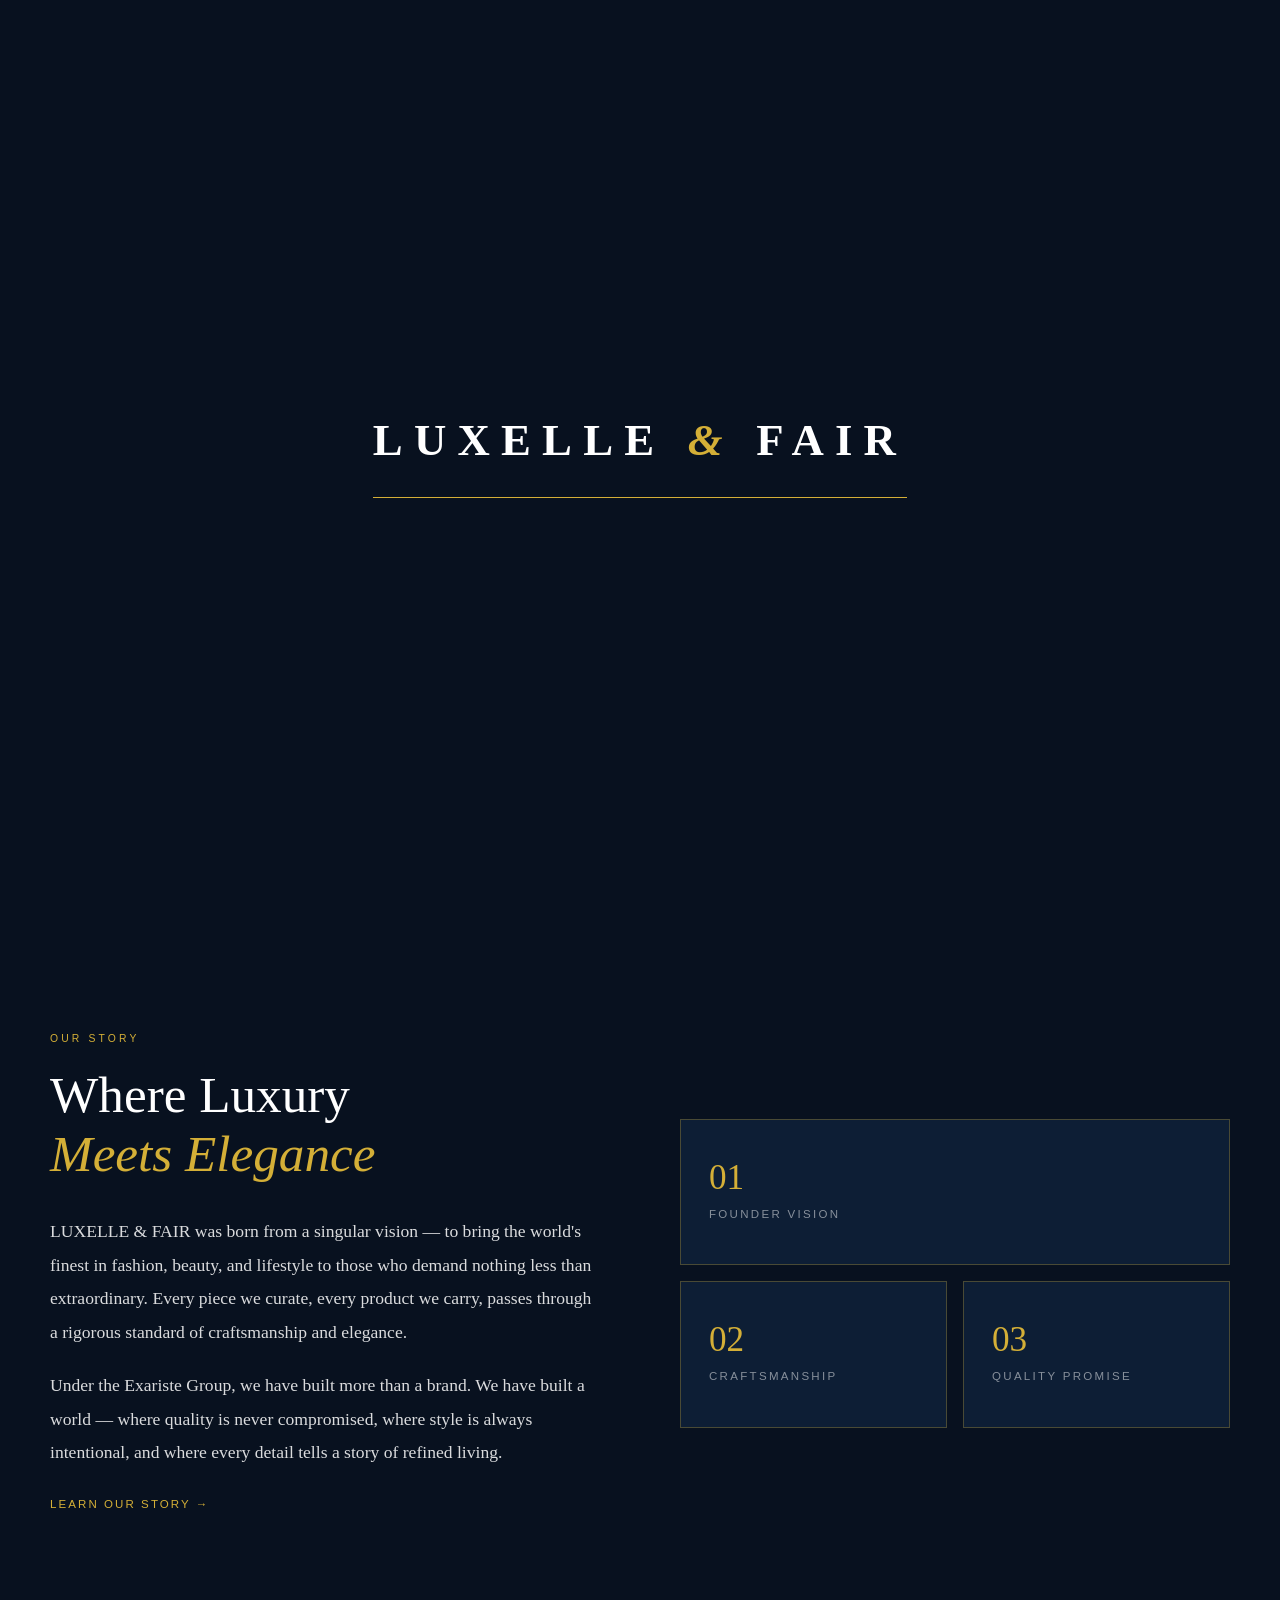
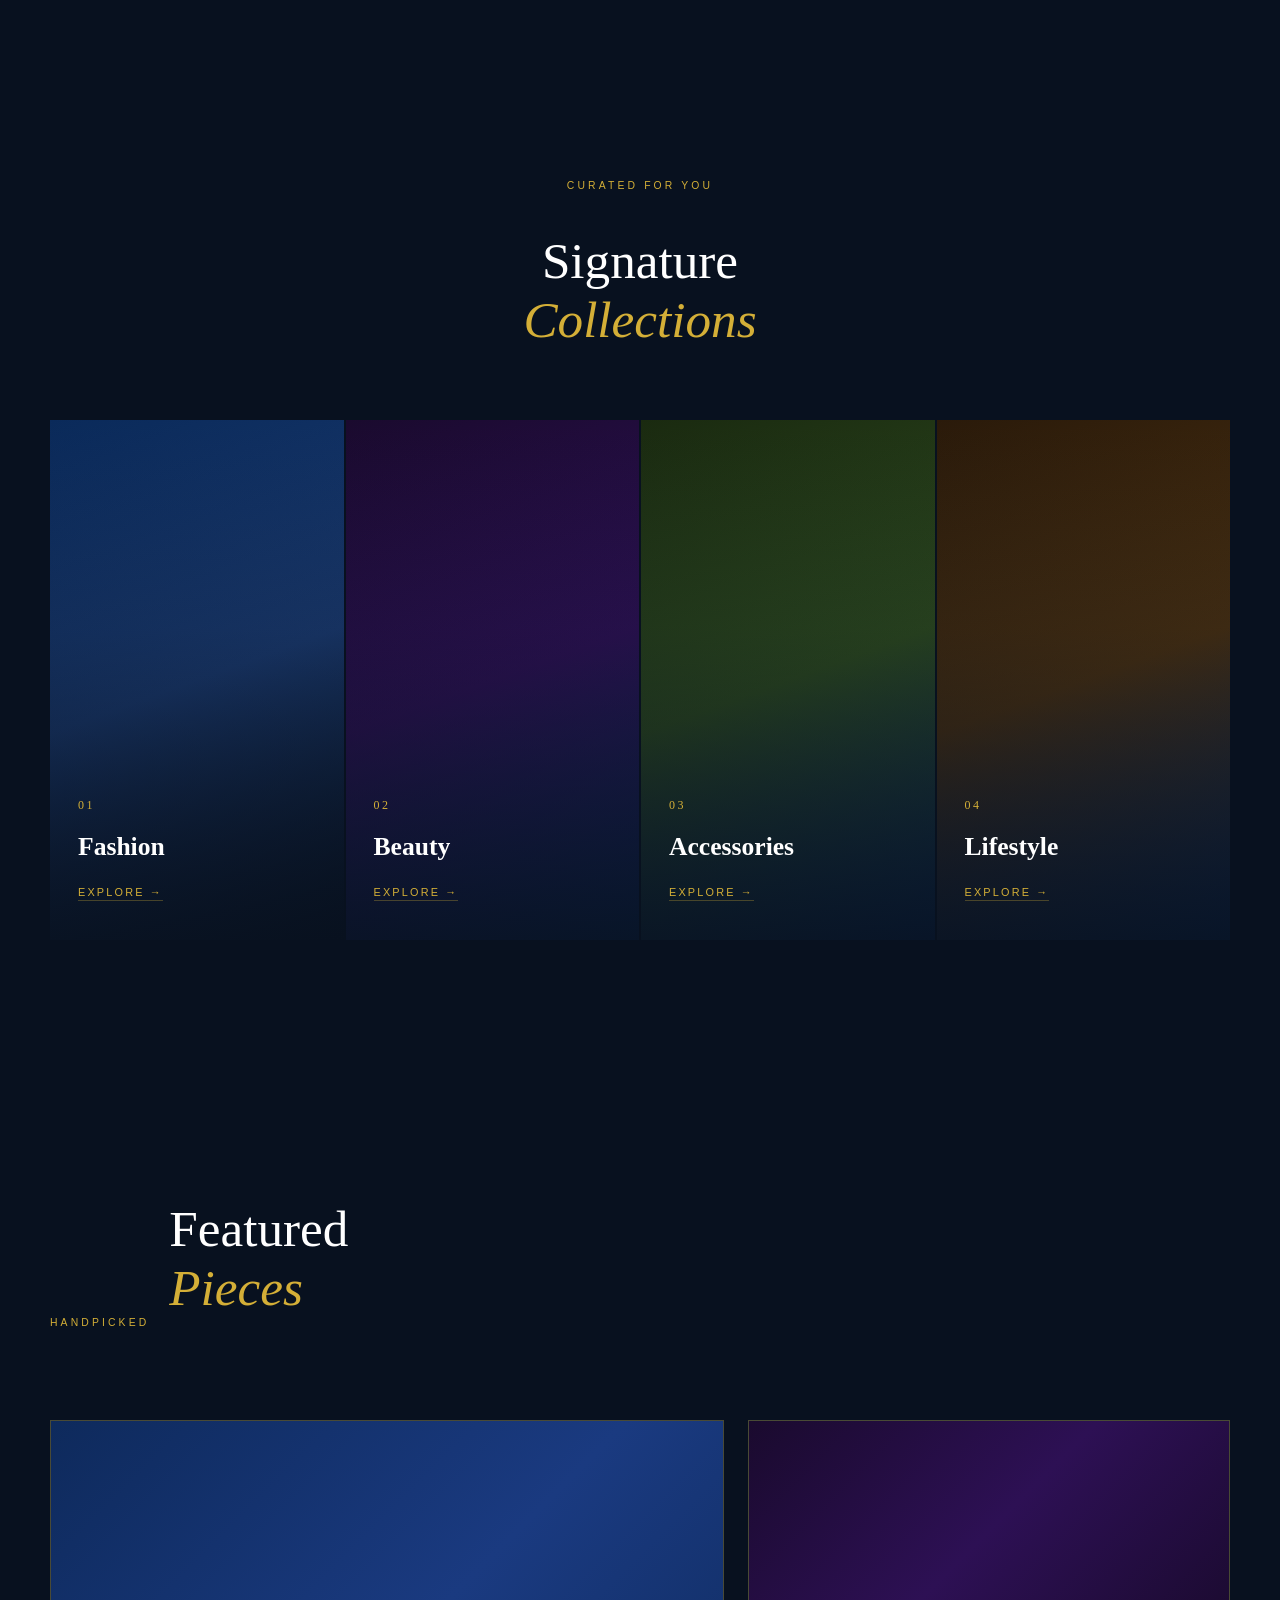
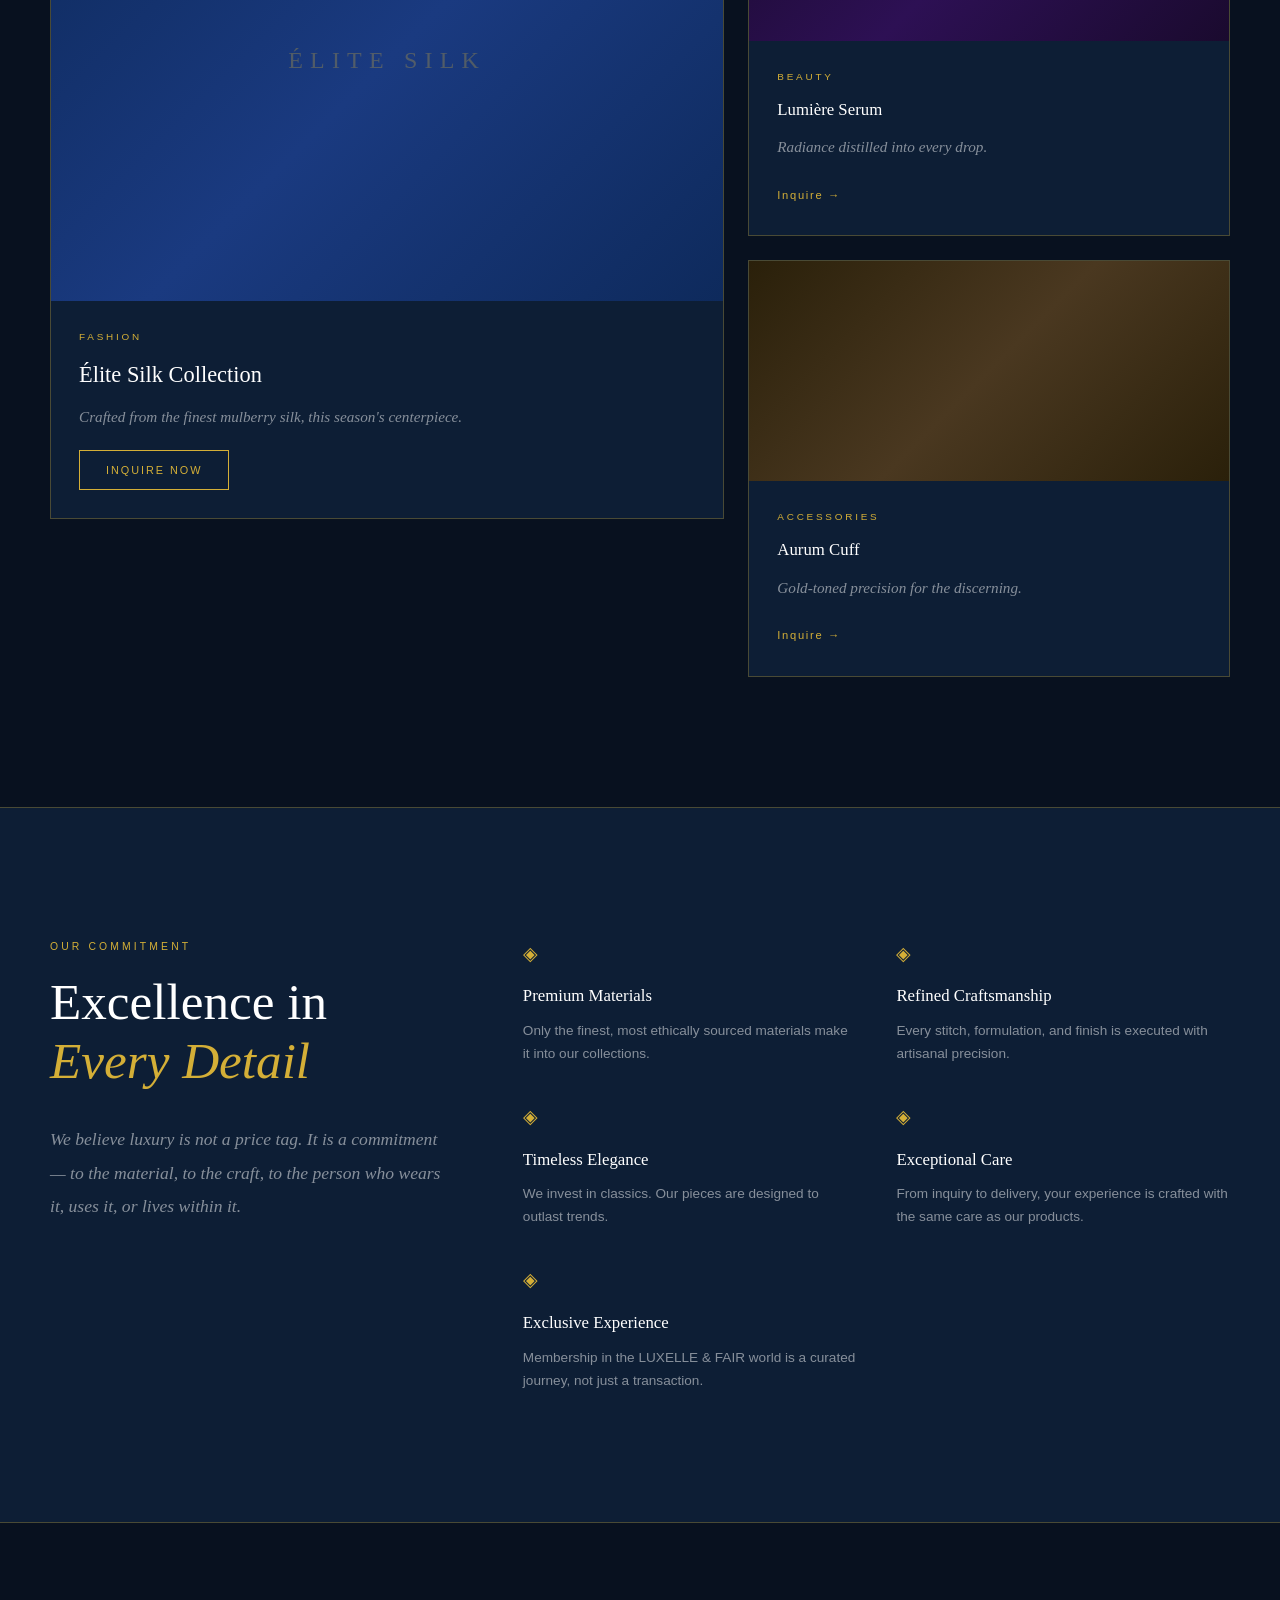
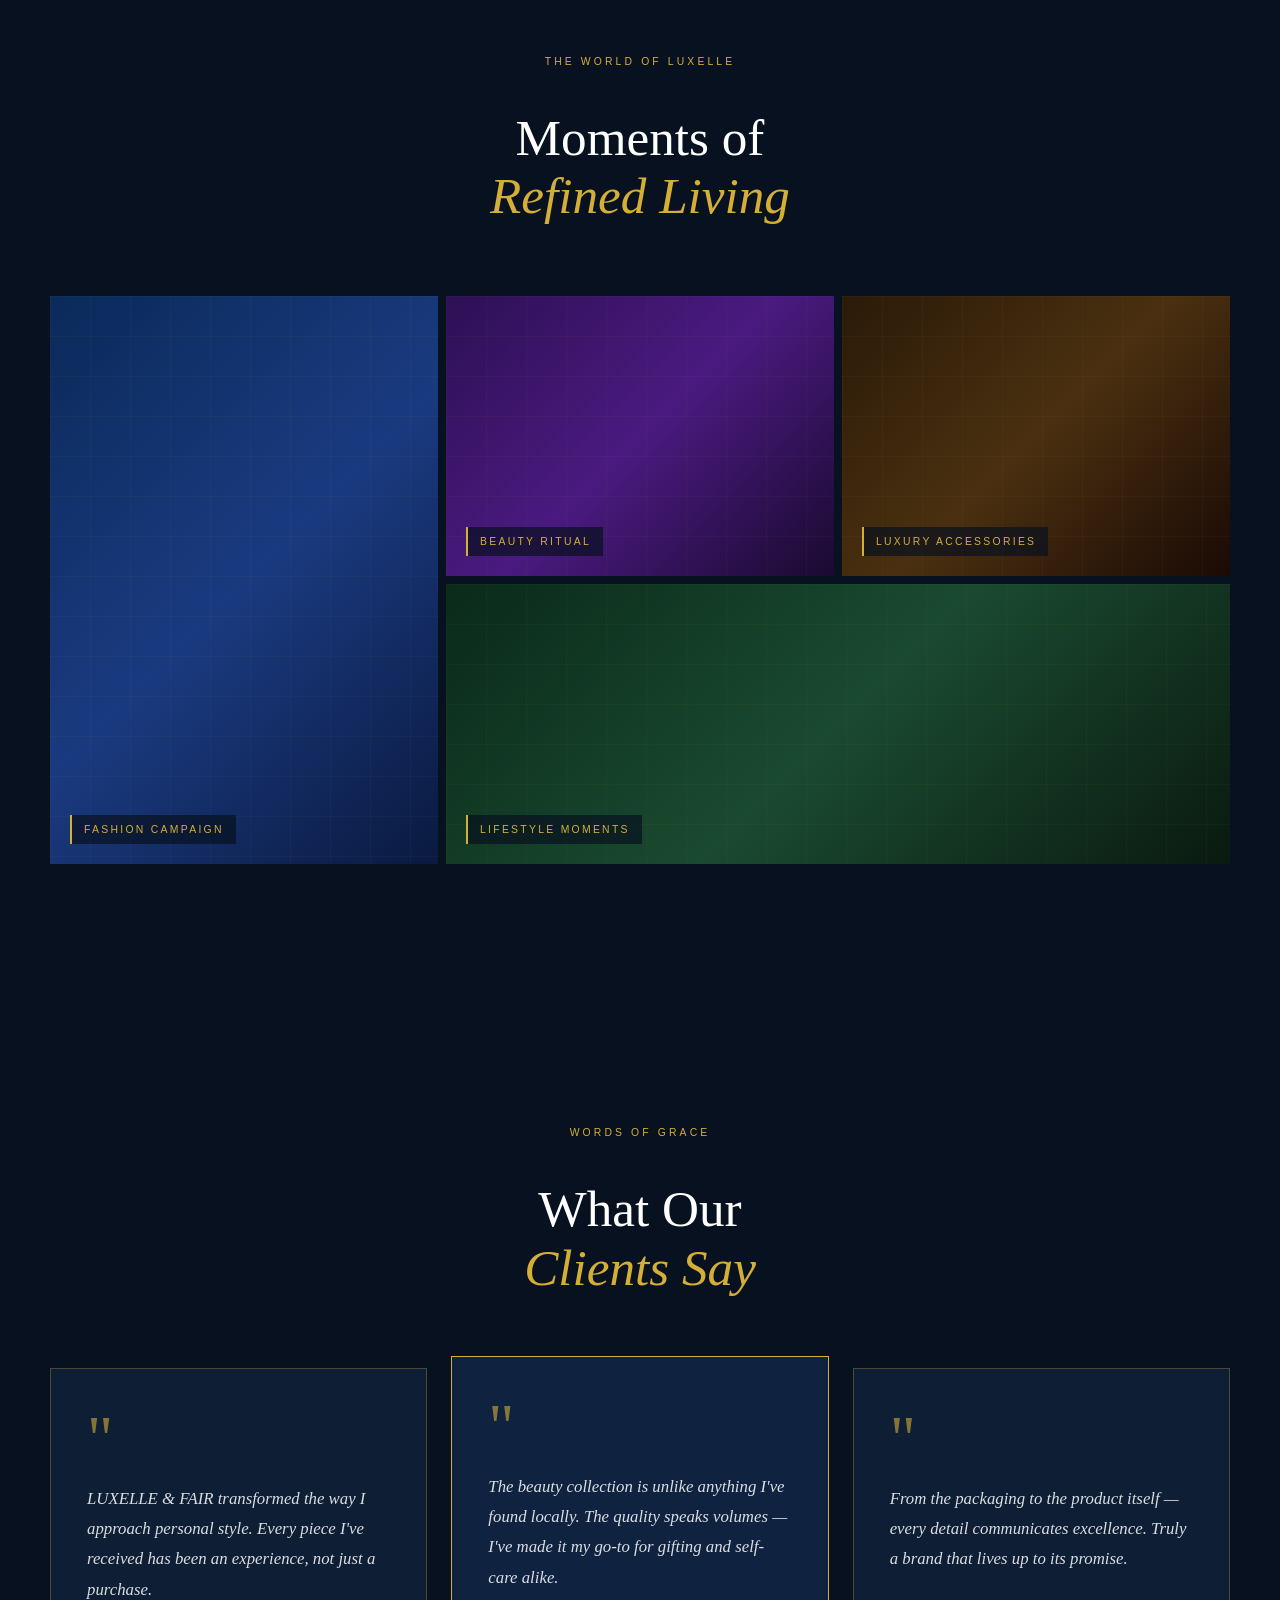
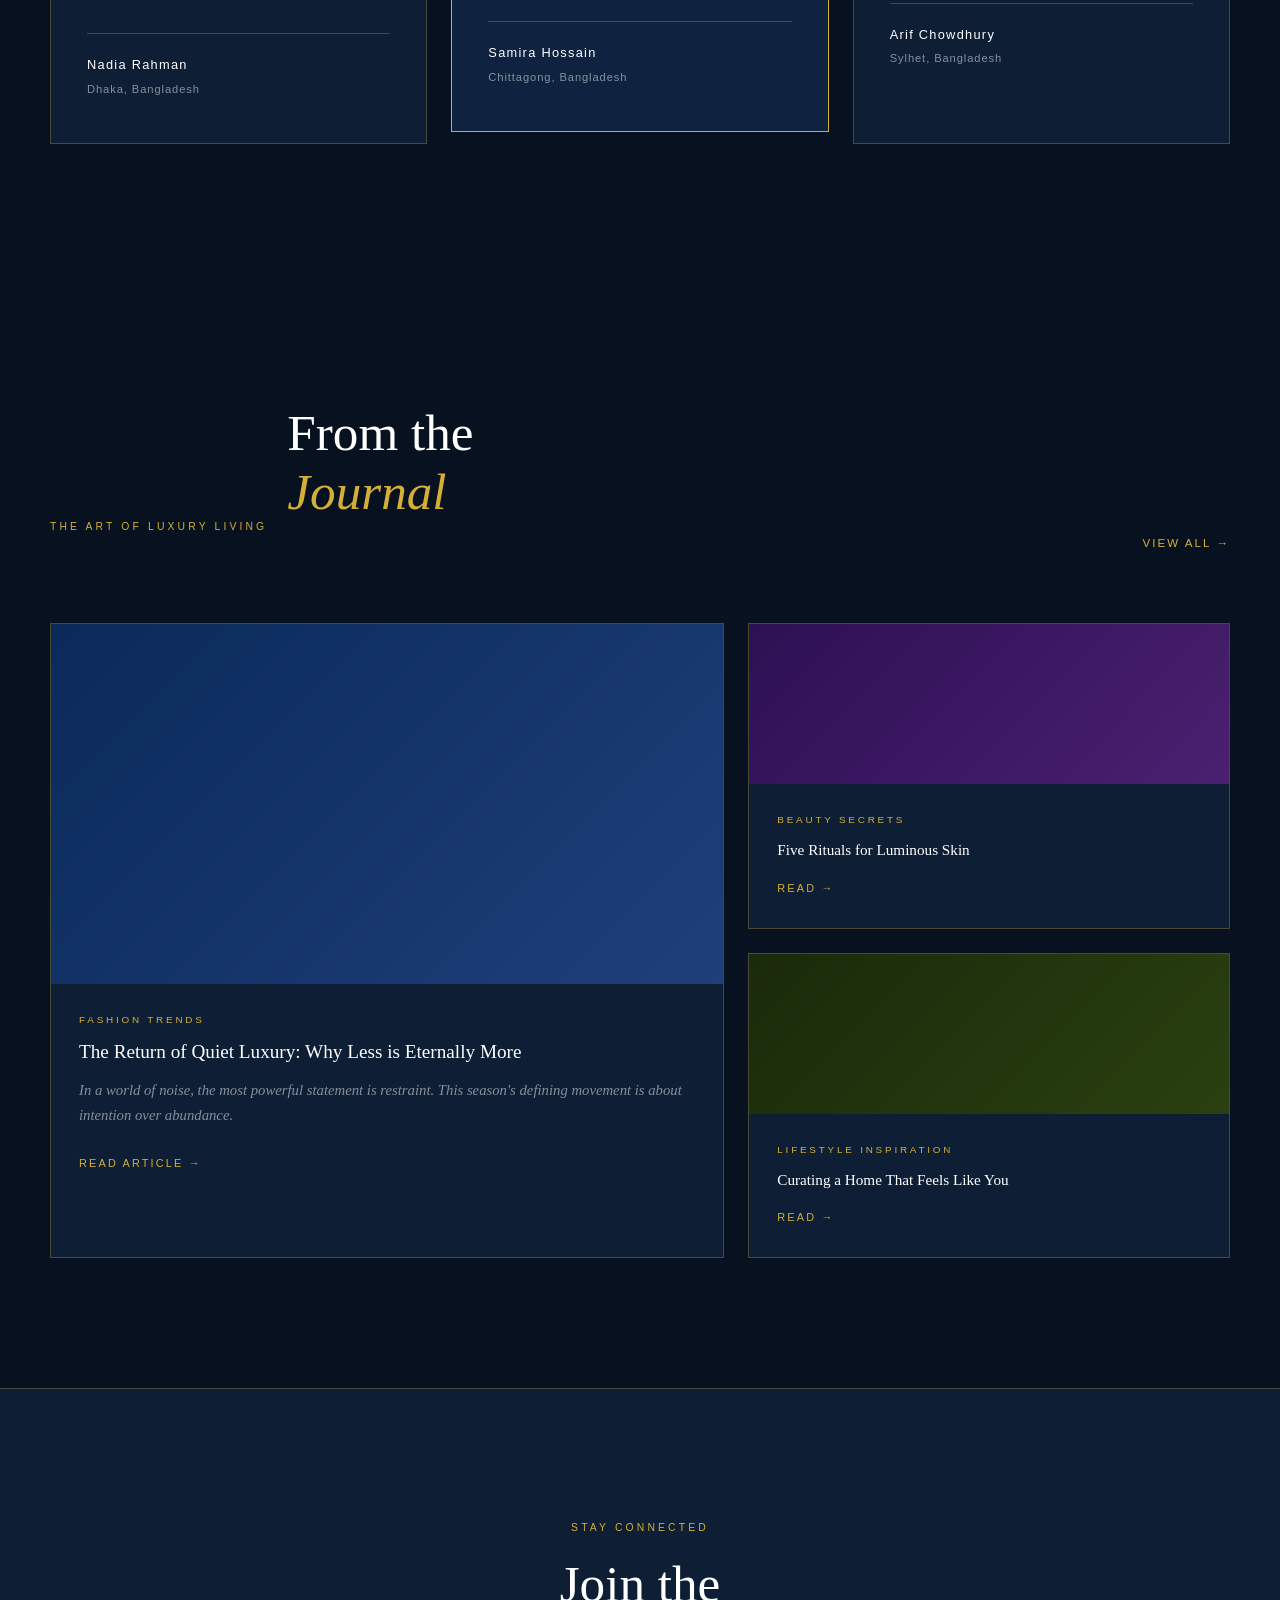
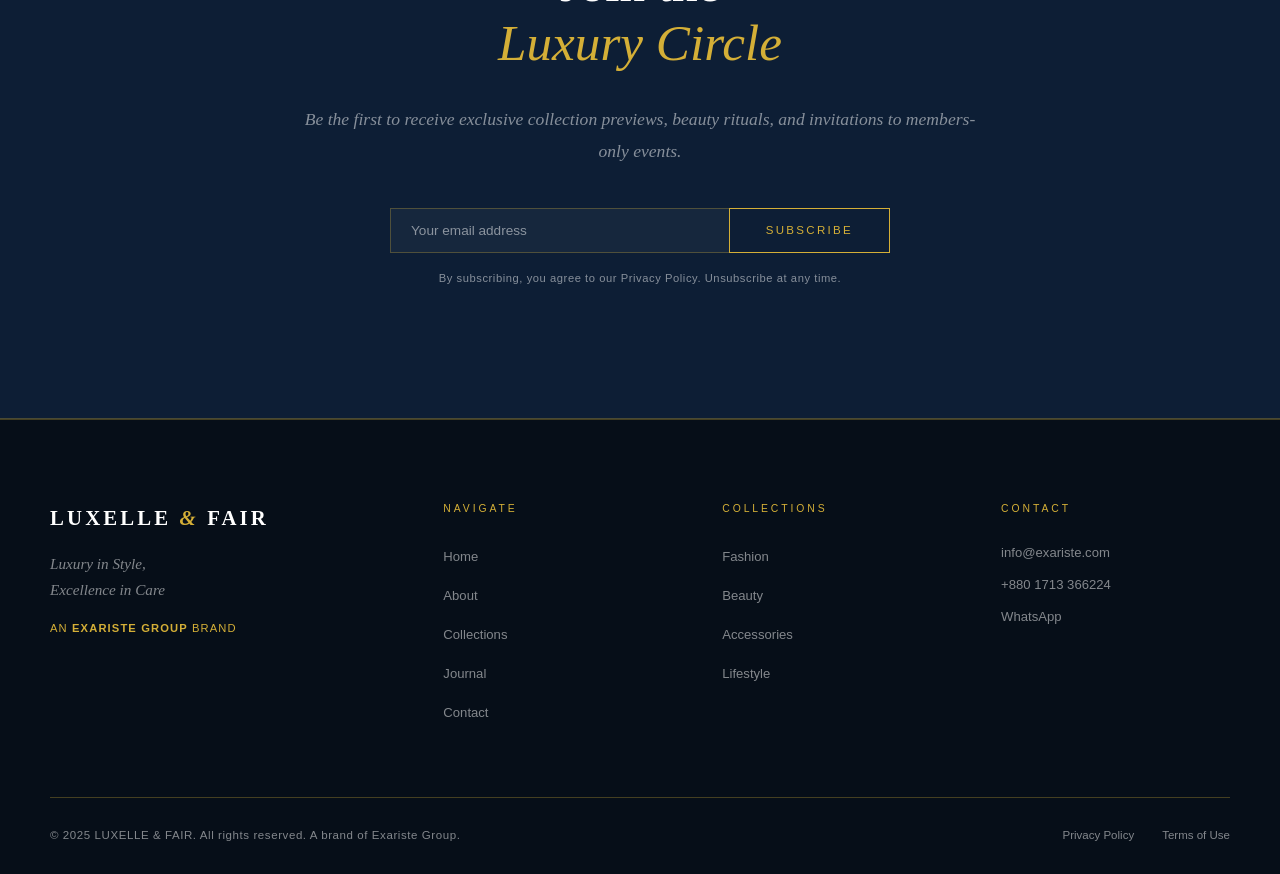
==== commit e2feed56: "Add files via upload" ====
--- a/index.html
+++ b/index.html
@@ -13,7 +13,7 @@
   <link rel="preconnect" href="https://fonts.googleapis.com" />
   <link rel="preconnect" href="https://fonts.gstatic.com" crossorigin />
   <link href="https://fonts.googleapis.com/css2?family=Playfair+Display:ital,wght@0,400;0,600;0,700;1,400;1,600&family=Cormorant+Garamond:ital,wght@0,300;0,400;0,500;1,300;1,400&family=Montserrat:wght@300;400;500;600&display=swap" rel="stylesheet" />
-  <link rel="stylesheet" href="assets/css/style.css" />
+  <link rel="stylesheet" href="style.css" />
 </head>
 <body class="luxury-dark">
 
@@ -426,6 +426,6 @@
     </div>
   </footer>
 
-  <script src="assets/js/main.js"></script>
+  <script src="main.js"></script>
 </body>
 </html>
--- a/style.css
+++ b/style.css
@@ -0,0 +1,1409 @@
+/* ============================================
+   LUXELLE & FAIR — Premium CSS
+   Navy Blue + Luxury Gold Design System
+============================================ */
+
+:root {
+  --navy: #0A2A5A;
+  --navy-light: #0e3570;
+  --gold: #D4AF37;
+  --gold-light: #e8c84a;
+  --gold-dim: rgba(212,175,55,0.15);
+  --silver: #6B737D;
+  --white: #FFFFFF;
+  --black: #111111;
+  --bg-dark: #08111f;
+  --bg-card: #0d1e35;
+  --bg-card2: #0f2240;
+  --text-light: rgba(255,255,255,0.85);
+  --text-muted: rgba(255,255,255,0.5);
+  --border-gold: rgba(212,175,55,0.3);
+  --font-head: 'Playfair Display', Georgia, serif;
+  --font-sub: 'Cormorant Garamond', Georgia, serif;
+  --font-body: 'Montserrat', sans-serif;
+  --transition: 0.4s cubic-bezier(0.25, 0.46, 0.45, 0.94);
+  --gap: 130px;
+}
+
+*, *::before, *::after { box-sizing: border-box; margin: 0; padding: 0; }
+
+html { scroll-behavior: smooth; font-size: 16px; }
+
+body {
+  background: var(--bg-dark);
+  color: var(--white);
+  font-family: var(--font-body);
+  font-weight: 300;
+  line-height: 1.7;
+  overflow-x: hidden;
+}
+
+body.loading { overflow: hidden; }
+
+a { text-decoration: none; color: inherit; }
+ul { list-style: none; }
+img { max-width: 100%; display: block; }
+
+.container {
+  max-width: 1260px;
+  margin: 0 auto;
+  padding: 0 40px;
+}
+
+.section-gap { padding: var(--gap) 0; }
+
+.amp { color: var(--gold); font-style: italic; }
+
+/* ============================================
+   PAGE LOADER
+============================================ */
+#page-loader {
+  position: fixed;
+  inset: 0;
+  background: var(--bg-dark);
+  z-index: 9999;
+  display: flex;
+  align-items: center;
+  justify-content: center;
+  transition: opacity 0.6s ease, visibility 0.6s ease;
+}
+#page-loader.hidden { opacity: 0; visibility: hidden; }
+
+.loader-logo {
+  font-family: var(--font-head);
+  font-size: clamp(1.8rem, 4vw, 2.8rem);
+  font-weight: 600;
+  letter-spacing: 0.25em;
+  color: var(--white);
+  opacity: 0;
+  animation: loaderFadeIn 0.8s ease 0.3s forwards;
+}
+
+.loader-line {
+  height: 1px;
+  background: var(--border-gold);
+  margin-top: 18px;
+  overflow: hidden;
+}
+.loader-line span {
+  display: block;
+  height: 1px;
+  background: var(--gold);
+  width: 0;
+  animation: loaderLine 1s ease 0.8s forwards;
+}
+
+@keyframes loaderFadeIn { to { opacity: 1; } }
+@keyframes loaderLine { to { width: 100%; } }
+
+/* ============================================
+   WHATSAPP BUTTON
+============================================ */
+.wa-float {
+  position: fixed;
+  bottom: 32px;
+  right: 32px;
+  width: 56px;
+  height: 56px;
+  background: var(--gold);
+  color: var(--navy);
+  border-radius: 50%;
+  display: flex;
+  align-items: center;
+  justify-content: center;
+  z-index: 1000;
+  box-shadow: 0 4px 24px rgba(212,175,55,0.35);
+  transition: transform var(--transition), box-shadow var(--transition);
+}
+.wa-float svg { width: 26px; height: 26px; }
+.wa-float:hover {
+  transform: scale(1.1);
+  box-shadow: 0 6px 32px rgba(212,175,55,0.55);
+}
+
+/* ============================================
+   NAVIGATION
+============================================ */
+#site-header {
+  position: fixed;
+  top: 0; left: 0; right: 0;
+  z-index: 900;
+  padding: 22px 0;
+  transition: background var(--transition), padding var(--transition), backdrop-filter var(--transition);
+}
+#site-header.scrolled {
+  background: rgba(8,17,31,0.92);
+  backdrop-filter: blur(12px);
+  padding: 14px 0;
+  border-bottom: 1px solid var(--border-gold);
+}
+
+.nav-container {
+  max-width: 1260px;
+  margin: 0 auto;
+  padding: 0 40px;
+  display: flex;
+  align-items: center;
+  justify-content: space-between;
+}
+
+.nav-logo {
+  font-family: var(--font-head);
+  font-size: 1.25rem;
+  font-weight: 700;
+  letter-spacing: 0.18em;
+  color: var(--white);
+  transition: color var(--transition);
+}
+.nav-logo:hover { color: var(--gold); }
+
+.nav-menu {
+  display: flex;
+  align-items: center;
+  gap: 38px;
+}
+.nav-menu > li { position: relative; }
+.nav-menu > li > a {
+  font-family: var(--font-body);
+  font-size: 0.72rem;
+  font-weight: 500;
+  letter-spacing: 0.18em;
+  text-transform: uppercase;
+  color: var(--text-light);
+  transition: color var(--transition);
+  padding-bottom: 4px;
+  position: relative;
+}
+.nav-menu > li > a::after {
+  content: '';
+  position: absolute;
+  bottom: -2px; left: 0;
+  width: 0; height: 1px;
+  background: var(--gold);
+  transition: width var(--transition);
+}
+.nav-menu > li > a:hover,
+.nav-menu > li > a.active {
+  color: var(--gold);
+}
+.nav-menu > li > a:hover::after,
+.nav-menu > li > a.active::after { width: 100%; }
+
+.has-dropdown .dropdown {
+  position: absolute;
+  top: calc(100% + 16px);
+  left: -20px;
+  background: var(--bg-card);
+  border: 1px solid var(--border-gold);
+  min-width: 180px;
+  padding: 12px 0;
+  opacity: 0;
+  visibility: hidden;
+  transform: translateY(8px);
+  transition: all var(--transition);
+}
+.has-dropdown:hover .dropdown {
+  opacity: 1;
+  visibility: visible;
+  transform: translateY(0);
+}
+.dropdown li a {
+  display: block;
+  padding: 10px 24px;
+  font-size: 0.72rem;
+  letter-spacing: 0.12em;
+  text-transform: uppercase;
+  color: var(--text-light);
+  transition: color var(--transition), background var(--transition);
+}
+.dropdown li a:hover { color: var(--gold); background: var(--gold-dim); }
+
+.nav-toggle {
+  display: none;
+  flex-direction: column;
+  gap: 5px;
+  background: none;
+  border: none;
+  cursor: pointer;
+  padding: 4px;
+}
+.nav-toggle span {
+  display: block;
+  width: 24px;
+  height: 1px;
+  background: var(--white);
+  transition: all var(--transition);
+}
+
+/* ============================================
+   BUTTONS & LINKS
+============================================ */
+.btn-gold {
+  display: inline-block;
+  padding: 14px 36px;
+  background: transparent;
+  border: 1px solid var(--gold);
+  color: var(--gold);
+  font-family: var(--font-body);
+  font-size: 0.72rem;
+  font-weight: 500;
+  letter-spacing: 0.2em;
+  text-transform: uppercase;
+  transition: all var(--transition);
+  cursor: pointer;
+}
+.btn-gold:hover {
+  background: var(--gold);
+  color: var(--black);
+}
+
+.btn-outline {
+  display: inline-block;
+  padding: 14px 36px;
+  background: transparent;
+  border: 1px solid rgba(255,255,255,0.3);
+  color: var(--white);
+  font-family: var(--font-body);
+  font-size: 0.72rem;
+  font-weight: 500;
+  letter-spacing: 0.2em;
+  text-transform: uppercase;
+  transition: all var(--transition);
+}
+.btn-outline:hover {
+  border-color: var(--gold);
+  color: var(--gold);
+}
+
+.btn-gold-sm {
+  display: inline-block;
+  padding: 10px 26px;
+  background: transparent;
+  border: 1px solid var(--gold);
+  color: var(--gold);
+  font-size: 0.68rem;
+  font-weight: 500;
+  letter-spacing: 0.18em;
+  text-transform: uppercase;
+  transition: all var(--transition);
+}
+.btn-gold-sm:hover { background: var(--gold); color: var(--black); }
+
+.link-gold {
+  font-family: var(--font-body);
+  font-size: 0.72rem;
+  font-weight: 500;
+  letter-spacing: 0.18em;
+  text-transform: uppercase;
+  color: var(--gold);
+  transition: opacity var(--transition);
+  display: inline-block;
+}
+.link-gold:hover { opacity: 0.7; }
+.link-gold-sm { font-size: 0.7rem; letter-spacing: 0.15em; color: var(--gold); transition: opacity var(--transition); }
+.link-gold-sm:hover { opacity: 0.7; }
+
+/* ============================================
+   SECTION TYPOGRAPHY
+============================================ */
+.section-eyebrow {
+  display: block;
+  font-family: var(--font-body);
+  font-size: 0.65rem;
+  font-weight: 500;
+  letter-spacing: 0.3em;
+  text-transform: uppercase;
+  color: var(--gold);
+  margin-bottom: 18px;
+}
+
+.section-title {
+  font-family: var(--font-head);
+  font-size: clamp(2.2rem, 4vw, 3.4rem);
+  font-weight: 400;
+  line-height: 1.15;
+  color: var(--white);
+  margin-bottom: 32px;
+}
+.section-title em {
+  font-style: italic;
+  color: var(--gold);
+}
+
+.section-header {
+  margin-bottom: 70px;
+  display: flex;
+  flex-wrap: wrap;
+  align-items: flex-end;
+  justify-content: space-between;
+  gap: 20px;
+}
+.section-header > div, .section-header h2 { flex: 1; }
+.section-header.centered {
+  flex-direction: column;
+  align-items: center;
+  text-align: center;
+}
+.section-header.centered .section-title { margin-bottom: 0; }
+
+/* ============================================
+   HERO
+============================================ */
+.hero {
+  min-height: 100vh;
+  display: flex;
+  align-items: center;
+  justify-content: center;
+  position: relative;
+  overflow: hidden;
+}
+
+.hero-bg {
+  position: absolute;
+  inset: 0;
+  background:
+    radial-gradient(ellipse at 60% 40%, rgba(10,42,90,0.8) 0%, transparent 70%),
+    radial-gradient(ellipse at 20% 80%, rgba(212,175,55,0.08) 0%, transparent 50%),
+    linear-gradient(135deg, #08111f 0%, #0A2A5A 50%, #08111f 100%);
+  animation: heroBgPulse 8s ease-in-out infinite alternate;
+}
+@keyframes heroBgPulse {
+  0% { filter: brightness(1); }
+  100% { filter: brightness(1.08); }
+}
+
+.hero-overlay {
+  position: absolute;
+  inset: 0;
+  background: linear-gradient(to bottom, rgba(8,17,31,0.3) 0%, rgba(8,17,31,0.5) 100%);
+}
+
+.hero-pattern {
+  position: absolute;
+  inset: 0;
+  background-image:
+    linear-gradient(rgba(212,175,55,0.04) 1px, transparent 1px),
+    linear-gradient(90deg, rgba(212,175,55,0.04) 1px, transparent 1px);
+  background-size: 80px 80px;
+}
+
+.hero-content {
+  position: relative;
+  z-index: 2;
+  text-align: center;
+  padding: 0 24px;
+  opacity: 0;
+  animation: heroReveal 1.2s ease 1.8s forwards;
+}
+@keyframes heroReveal {
+  from { opacity: 0; transform: translateY(24px); }
+  to { opacity: 1; transform: translateY(0); }
+}
+
+.hero-eyebrow {
+  font-family: var(--font-body);
+  font-size: 0.62rem;
+  font-weight: 500;
+  letter-spacing: 0.4em;
+  text-transform: uppercase;
+  color: var(--gold);
+  margin-bottom: 28px;
+}
+
+.hero-title {
+  font-family: var(--font-head);
+  font-size: clamp(3.5rem, 10vw, 8rem);
+  font-weight: 700;
+  line-height: 0.95;
+  letter-spacing: 0.06em;
+  color: var(--white);
+  display: flex;
+  flex-direction: column;
+  align-items: center;
+  gap: 8px;
+}
+.amp-large {
+  font-size: 0.6em;
+  color: var(--gold);
+  font-style: italic;
+  display: block;
+  line-height: 1;
+}
+
+.hero-tagline {
+  font-family: var(--font-sub);
+  font-size: clamp(1rem, 2vw, 1.4rem);
+  font-weight: 300;
+  font-style: italic;
+  color: var(--text-light);
+  margin-top: 20px;
+  letter-spacing: 0.1em;
+}
+
+.hero-divider {
+  margin: 32px auto;
+  width: 120px;
+  height: 1px;
+  background: var(--border-gold);
+  position: relative;
+}
+.hero-divider span {
+  position: absolute;
+  top: 50%;
+  left: 50%;
+  transform: translate(-50%, -50%);
+  width: 6px;
+  height: 6px;
+  background: var(--gold);
+  border-radius: 50%;
+}
+
+.hero-ctas {
+  display: flex;
+  gap: 20px;
+  justify-content: center;
+  flex-wrap: wrap;
+  margin-top: 12px;
+}
+
+.hero-scroll-hint {
+  position: absolute;
+  bottom: 36px;
+  left: 50%;
+  transform: translateX(-50%);
+  display: flex;
+  flex-direction: column;
+  align-items: center;
+  gap: 10px;
+  z-index: 2;
+  opacity: 0;
+  animation: heroReveal 1s ease 2.8s forwards;
+}
+.hero-scroll-hint span {
+  font-size: 0.6rem;
+  letter-spacing: 0.3em;
+  text-transform: uppercase;
+  color: var(--text-muted);
+}
+.scroll-line {
+  width: 1px;
+  height: 40px;
+  background: linear-gradient(to bottom, var(--gold), transparent);
+  animation: scrollPulse 2s ease-in-out infinite;
+}
+@keyframes scrollPulse {
+  0%, 100% { opacity: 0.4; }
+  50% { opacity: 1; }
+}
+
+/* ============================================
+   BRAND STORY
+============================================ */
+.brand-story-grid {
+  display: grid;
+  grid-template-columns: 1fr 1fr;
+  gap: 80px;
+  align-items: center;
+}
+
+.brand-story-body {
+  font-family: var(--font-sub);
+  font-size: 1.1rem;
+  color: var(--text-light);
+  margin-bottom: 20px;
+  line-height: 1.9;
+}
+
+.brand-visual-block {
+  display: grid;
+  grid-template-columns: 1fr 1fr;
+  gap: 16px;
+  position: relative;
+}
+
+.visual-card {
+  background: var(--bg-card);
+  border: 1px solid var(--border-gold);
+  padding: 40px 28px;
+  transition: transform var(--transition), border-color var(--transition);
+}
+.vc-1 { grid-column: 1 / -1; }
+.visual-card:hover {
+  transform: translateY(-4px);
+  border-color: var(--gold);
+}
+
+.vc-inner { display: flex; flex-direction: column; gap: 10px; }
+.vc-num {
+  font-family: var(--font-head);
+  font-size: 2.2rem;
+  color: var(--gold);
+  font-weight: 400;
+  line-height: 1;
+}
+.vc-label {
+  font-size: 0.72rem;
+  letter-spacing: 0.2em;
+  text-transform: uppercase;
+  color: var(--text-muted);
+}
+
+/* ============================================
+   COLLECTIONS
+============================================ */
+.collections-grid {
+  display: grid;
+  grid-template-columns: repeat(4, 1fr);
+  gap: 2px;
+}
+
+.collection-card {
+  position: relative;
+  height: 520px;
+  overflow: hidden;
+  display: block;
+  cursor: pointer;
+}
+
+.cc-bg {
+  position: absolute;
+  inset: 0;
+  background-size: cover;
+  background-position: center;
+  transform: scale(1);
+  transition: transform 0.6s ease;
+}
+.collection-card:hover .cc-bg { transform: scale(1.06); }
+
+.cc-fashion {
+  background:
+    linear-gradient(160deg, var(--navy) 0%, #1a3a70 50%, var(--bg-dark) 100%);
+}
+.cc-beauty {
+  background:
+    linear-gradient(160deg, #1a0a2e 0%, #2d1054 50%, var(--navy) 100%);
+}
+.cc-accessories {
+  background:
+    linear-gradient(160deg, #1a2a10 0%, #2d4a1e 50%, var(--navy) 100%);
+}
+.cc-lifestyle {
+  background:
+    linear-gradient(160deg, #2a1a0a 0%, #4a3010 50%, var(--navy) 100%);
+}
+
+.cc-overlay {
+  position: absolute;
+  inset: 0;
+  background: linear-gradient(to top, rgba(8,17,31,0.85) 0%, rgba(8,17,31,0.2) 60%, transparent 100%);
+  transition: background var(--transition);
+}
+.collection-card:hover .cc-overlay {
+  background: linear-gradient(to top, rgba(8,17,31,0.9) 0%, rgba(8,17,31,0.4) 60%, rgba(212,175,55,0.06) 100%);
+}
+
+.cc-content {
+  position: absolute;
+  bottom: 0; left: 0; right: 0;
+  padding: 36px 28px;
+  z-index: 2;
+}
+
+.cc-num {
+  display: block;
+  font-family: var(--font-head);
+  font-size: 0.75rem;
+  color: var(--gold);
+  letter-spacing: 0.2em;
+  margin-bottom: 10px;
+}
+.cc-title {
+  font-family: var(--font-head);
+  font-size: 1.6rem;
+  font-weight: 600;
+  margin-bottom: 8px;
+  transition: color var(--transition);
+}
+.collection-card:hover .cc-title { color: var(--gold); }
+.cc-desc {
+  font-family: var(--font-sub);
+  font-size: 0.95rem;
+  font-style: italic;
+  color: var(--text-muted);
+  margin-bottom: 16px;
+  display: none;
+  transition: all var(--transition);
+}
+.collection-card:hover .cc-desc { display: block; }
+.cc-link {
+  font-size: 0.68rem;
+  letter-spacing: 0.2em;
+  text-transform: uppercase;
+  color: var(--gold);
+  border-bottom: 1px solid var(--border-gold);
+  padding-bottom: 2px;
+  transition: border-color var(--transition);
+}
+.collection-card:hover .cc-link { border-color: var(--gold); }
+
+/* Gold border glow on hover */
+.collection-card::after {
+  content: '';
+  position: absolute;
+  inset: 0;
+  border: 1px solid transparent;
+  transition: border-color var(--transition);
+  pointer-events: none;
+  z-index: 3;
+}
+.collection-card:hover::after { border-color: rgba(212,175,55,0.4); }
+
+/* ============================================
+   FEATURED PRODUCTS
+============================================ */
+.featured-editorial {
+  display: grid;
+  grid-template-columns: 1.4fr 1fr;
+  gap: 24px;
+  align-items: start;
+}
+
+.fe-card {
+  background: var(--bg-card);
+  border: 1px solid var(--border-gold);
+  overflow: hidden;
+  transition: border-color var(--transition);
+}
+.fe-card:hover { border-color: var(--gold); }
+
+.fe-img {
+  width: 100%;
+  background-size: cover;
+  background-position: center;
+}
+.fe-large .fe-img { height: 480px; }
+.fe-card-sm .fe-img { height: 220px; }
+
+.fe-img-1 {
+  background: linear-gradient(135deg, #0e2a5c, #1a3a80, #0e2a5c);
+  position: relative;
+}
+.fe-img-1::after {
+  content: 'ÉLITE SILK';
+  position: absolute;
+  inset: 0;
+  display: flex;
+  align-items: center;
+  justify-content: center;
+  font-family: var(--font-head);
+  font-size: 1.5rem;
+  letter-spacing: 0.3em;
+  color: rgba(212,175,55,0.3);
+}
+.fe-img-2 { background: linear-gradient(135deg, #1a0a2e, #2d1054, #1a0a2e); }
+.fe-img-3 { background: linear-gradient(135deg, #2a200a, #4a3820, #2a200a); }
+
+.fe-info { padding: 28px; }
+.fe-category {
+  display: block;
+  font-size: 0.62rem;
+  letter-spacing: 0.28em;
+  text-transform: uppercase;
+  color: var(--gold);
+  margin-bottom: 10px;
+}
+.fe-name {
+  font-family: var(--font-head);
+  font-size: 1.4rem;
+  font-weight: 400;
+  margin-bottom: 10px;
+}
+.fe-card-sm .fe-name { font-size: 1.05rem; }
+.fe-desc {
+  font-family: var(--font-sub);
+  font-style: italic;
+  color: var(--text-muted);
+  margin-bottom: 20px;
+  font-size: 0.95rem;
+}
+
+.fe-right { display: flex; flex-direction: column; gap: 24px; }
+
+/* ============================================
+   WHY US
+============================================ */
+.why-us {
+  background: var(--bg-card);
+  border-top: 1px solid var(--border-gold);
+  border-bottom: 1px solid var(--border-gold);
+}
+
+.why-us-inner {
+  display: grid;
+  grid-template-columns: 1fr 1.8fr;
+  gap: 80px;
+  align-items: start;
+}
+
+.why-us-body {
+  font-family: var(--font-sub);
+  font-size: 1.1rem;
+  font-style: italic;
+  color: var(--text-muted);
+  line-height: 1.9;
+}
+
+.why-us-pillars {
+  display: grid;
+  grid-template-columns: 1fr 1fr;
+  gap: 36px 40px;
+}
+
+.pillar {}
+.pillar-icon {
+  font-size: 1.2rem;
+  color: var(--gold);
+  margin-bottom: 12px;
+  display: block;
+}
+.pillar h4 {
+  font-family: var(--font-head);
+  font-size: 1.05rem;
+  font-weight: 400;
+  margin-bottom: 8px;
+  color: var(--white);
+}
+.pillar p {
+  font-size: 0.85rem;
+  color: var(--text-muted);
+  line-height: 1.7;
+}
+
+/* ============================================
+   GALLERY
+============================================ */
+.gallery-grid {
+  display: grid;
+  grid-template-columns: repeat(3, 1fr);
+  grid-template-rows: 280px 280px;
+  gap: 8px;
+}
+
+.gallery-item {
+  position: relative;
+  overflow: hidden;
+  cursor: pointer;
+}
+.gi-tall { grid-row: 1 / 3; }
+.gi-wide { grid-column: 2 / 4; }
+
+.gi-bg {
+  position: absolute;
+  inset: 0;
+  background-size: cover;
+  background-position: center;
+  transition: transform 0.6s ease;
+}
+.gallery-item:hover .gi-bg { transform: scale(1.05); }
+
+.gi-bg-1 { background: linear-gradient(135deg, #0a2a5a 0%, #1a3a80 50%, #0a1a40 100%); }
+.gi-bg-2 { background: linear-gradient(135deg, #2d1054 0%, #4a1a80 50%, #1a0a30 100%); }
+.gi-bg-3 { background: linear-gradient(135deg, #2a1a08 0%, #4a3010 50%, #1a0a05 100%); }
+.gi-bg-4 { background: linear-gradient(135deg, #0a2a1a 0%, #1a4a30 50%, #0a1a10 100%); }
+
+/* Decorative grid lines over gallery items */
+.gi-bg::after {
+  content: '';
+  position: absolute;
+  inset: 0;
+  background-image:
+    linear-gradient(rgba(212,175,55,0.04) 1px, transparent 1px),
+    linear-gradient(90deg, rgba(212,175,55,0.04) 1px, transparent 1px);
+  background-size: 40px 40px;
+}
+
+.gi-label {
+  position: absolute;
+  bottom: 20px;
+  left: 20px;
+  font-size: 0.65rem;
+  letter-spacing: 0.22em;
+  text-transform: uppercase;
+  color: var(--gold);
+  z-index: 2;
+  background: rgba(8,17,31,0.7);
+  padding: 6px 12px;
+  border-left: 2px solid var(--gold);
+}
+
+/* ============================================
+   TESTIMONIALS
+============================================ */
+.testimonials-grid {
+  display: grid;
+  grid-template-columns: repeat(3, 1fr);
+  gap: 24px;
+}
+
+.testimonial-card {
+  background: var(--bg-card);
+  border: 1px solid var(--border-gold);
+  padding: 44px 36px;
+  position: relative;
+  transition: border-color var(--transition);
+}
+.tc-featured {
+  background: var(--bg-card2);
+  border-color: var(--gold);
+  transform: translateY(-12px);
+}
+.testimonial-card:hover { border-color: var(--gold); }
+
+.testi-quote {
+  font-family: var(--font-head);
+  font-size: 4rem;
+  color: var(--gold);
+  line-height: 0.8;
+  margin-bottom: 20px;
+  opacity: 0.6;
+}
+.testi-text {
+  font-family: var(--font-sub);
+  font-size: 1.05rem;
+  font-style: italic;
+  color: var(--text-light);
+  line-height: 1.8;
+  margin-bottom: 28px;
+}
+.testi-author { border-top: 1px solid var(--border-gold); padding-top: 20px; }
+.testi-name {
+  display: block;
+  font-size: 0.8rem;
+  font-weight: 500;
+  letter-spacing: 0.1em;
+  margin-bottom: 4px;
+}
+.testi-role {
+  display: block;
+  font-size: 0.7rem;
+  color: var(--text-muted);
+  letter-spacing: 0.08em;
+}
+
+/* ============================================
+   JOURNAL
+============================================ */
+.journal-grid {
+  display: grid;
+  grid-template-columns: 1.4fr 1fr;
+  gap: 24px;
+}
+
+.journal-card {
+  display: block;
+  background: var(--bg-card);
+  border: 1px solid var(--border-gold);
+  overflow: hidden;
+  transition: border-color var(--transition);
+}
+.journal-card:hover { border-color: var(--gold); }
+
+.jc-img { background-size: cover; background-position: center; }
+.jc-large .jc-img { height: 360px; }
+.jc-sm .jc-img { height: 160px; }
+
+.jc-img-1 { background: linear-gradient(135deg, #0a2a5a 0%, #1e3f7a 100%); }
+.jc-img-2 { background: linear-gradient(135deg, #2d1054 0%, #4a2070 100%); }
+.jc-img-3 { background: linear-gradient(135deg, #1a2a0a 0%, #2a4010 100%); }
+
+.jc-info { padding: 28px; }
+.jc-cat {
+  display: block;
+  font-size: 0.62rem;
+  letter-spacing: 0.28em;
+  text-transform: uppercase;
+  color: var(--gold);
+  margin-bottom: 10px;
+}
+.jc-title {
+  font-family: var(--font-head);
+  font-size: 1.2rem;
+  font-weight: 400;
+  line-height: 1.4;
+  margin-bottom: 12px;
+  color: var(--white);
+  transition: color var(--transition);
+}
+.jc-sm .jc-title { font-size: 0.95rem; }
+.journal-card:hover .jc-title { color: var(--gold); }
+.jc-excerpt {
+  font-family: var(--font-sub);
+  font-size: 0.92rem;
+  font-style: italic;
+  color: var(--text-muted);
+  margin-bottom: 20px;
+  line-height: 1.7;
+}
+.jc-read {
+  font-size: 0.68rem;
+  letter-spacing: 0.2em;
+  text-transform: uppercase;
+  color: var(--gold);
+}
+
+.journal-side { display: flex; flex-direction: column; gap: 24px; }
+
+/* ============================================
+   NEWSLETTER
+============================================ */
+.newsletter {
+  background: var(--bg-card);
+  border-top: 1px solid var(--border-gold);
+  border-bottom: 1px solid var(--border-gold);
+}
+
+.newsletter-inner {
+  max-width: 680px;
+  margin: 0 auto;
+  text-align: center;
+}
+
+.newsletter-body {
+  font-family: var(--font-sub);
+  font-size: 1.1rem;
+  font-style: italic;
+  color: var(--text-muted);
+  margin-bottom: 40px;
+  line-height: 1.8;
+}
+
+.newsletter-form {}
+.form-row {
+  display: flex;
+  gap: 0;
+  max-width: 500px;
+  margin: 0 auto 16px;
+}
+.nl-input {
+  flex: 1;
+  background: rgba(255,255,255,0.04);
+  border: 1px solid var(--border-gold);
+  border-right: none;
+  color: var(--white);
+  padding: 14px 20px;
+  font-family: var(--font-body);
+  font-size: 0.85rem;
+  outline: none;
+  transition: border-color var(--transition);
+}
+.nl-input:focus { border-color: var(--gold); }
+.nl-input::placeholder { color: var(--text-muted); }
+.nl-note {
+  font-size: 0.7rem;
+  color: var(--text-muted);
+  letter-spacing: 0.05em;
+}
+
+/* ============================================
+   FOOTER
+============================================ */
+.site-footer {
+  background: #060e18;
+  border-top: 1px solid var(--border-gold);
+  padding: 80px 0 0;
+}
+
+.footer-grid {
+  display: grid;
+  grid-template-columns: 1.5fr 1fr 1fr 1fr;
+  gap: 50px;
+  padding-bottom: 60px;
+  border-bottom: 1px solid var(--border-gold);
+}
+
+.footer-logo {
+  font-family: var(--font-head);
+  font-size: 1.3rem;
+  font-weight: 700;
+  letter-spacing: 0.15em;
+  margin-bottom: 16px;
+}
+.footer-tagline {
+  font-family: var(--font-sub);
+  font-style: italic;
+  color: var(--text-muted);
+  font-size: 0.95rem;
+  line-height: 1.7;
+  margin-bottom: 16px;
+}
+.footer-group {
+  font-size: 0.7rem;
+  letter-spacing: 0.1em;
+  color: var(--gold);
+  text-transform: uppercase;
+}
+
+.site-footer h4 {
+  font-family: var(--font-body);
+  font-size: 0.65rem;
+  font-weight: 500;
+  letter-spacing: 0.28em;
+  text-transform: uppercase;
+  color: var(--gold);
+  margin-bottom: 24px;
+}
+
+.footer-nav ul li,
+.footer-collections ul li { margin-bottom: 12px; }
+.footer-nav ul li a,
+.footer-collections ul li a {
+  font-size: 0.82rem;
+  color: var(--text-muted);
+  transition: color var(--transition);
+}
+.footer-nav ul li a:hover,
+.footer-collections ul li a:hover { color: var(--white); }
+
+.footer-contact p {
+  font-size: 0.82rem;
+  color: var(--text-muted);
+  margin-bottom: 10px;
+}
+.footer-contact a { transition: color var(--transition); }
+.footer-contact a:hover { color: var(--gold); }
+
+.footer-bottom {
+  padding: 28px 0;
+  display: flex;
+  align-items: center;
+  justify-content: space-between;
+  gap: 20px;
+  flex-wrap: wrap;
+}
+.footer-bottom p {
+  font-size: 0.72rem;
+  color: var(--text-muted);
+  letter-spacing: 0.05em;
+}
+.footer-links { display: flex; gap: 28px; }
+.footer-links a {
+  font-size: 0.72rem;
+  color: var(--text-muted);
+  transition: color var(--transition);
+}
+.footer-links a:hover { color: var(--gold); }
+
+/* ============================================
+   ABOUT PAGE
+============================================ */
+.page-hero {
+  min-height: 55vh;
+  display: flex;
+  align-items: center;
+  background:
+    radial-gradient(ellipse at 50% 50%, rgba(10,42,90,0.9) 0%, var(--bg-dark) 70%);
+  padding-top: 120px;
+  position: relative;
+  overflow: hidden;
+}
+.page-hero::before {
+  content: '';
+  position: absolute;
+  inset: 0;
+  background-image:
+    linear-gradient(rgba(212,175,55,0.03) 1px, transparent 1px),
+    linear-gradient(90deg, rgba(212,175,55,0.03) 1px, transparent 1px);
+  background-size: 80px 80px;
+}
+.page-hero-content { position: relative; z-index: 2; text-align: center; width: 100%; }
+.page-hero-title {
+  font-family: var(--font-head);
+  font-size: clamp(2.5rem, 6vw, 5rem);
+  font-weight: 400;
+  line-height: 1.1;
+  margin-bottom: 16px;
+}
+.page-hero-sub {
+  font-family: var(--font-sub);
+  font-size: 1.2rem;
+  font-style: italic;
+  color: var(--text-muted);
+}
+
+/* About content */
+.about-grid {
+  display: grid;
+  grid-template-columns: 1fr 1fr;
+  gap: 80px;
+  align-items: center;
+}
+.about-text p {
+  font-family: var(--font-sub);
+  font-size: 1.05rem;
+  color: var(--text-light);
+  line-height: 1.9;
+  margin-bottom: 20px;
+}
+.about-visual {
+  display: grid;
+  grid-template-columns: 1fr 1fr;
+  gap: 16px;
+}
+.av-block {
+  background: var(--bg-card);
+  border: 1px solid var(--border-gold);
+  padding: 36px 24px;
+  text-align: center;
+}
+.av-num {
+  font-family: var(--font-head);
+  font-size: 2.5rem;
+  color: var(--gold);
+  display: block;
+  margin-bottom: 8px;
+}
+.av-label {
+  font-size: 0.7rem;
+  letter-spacing: 0.18em;
+  text-transform: uppercase;
+  color: var(--text-muted);
+}
+
+/* ============================================
+   COLLECTIONS PAGE
+============================================ */
+.collections-full {
+  padding-top: 120px;
+}
+.coll-section { padding: var(--gap) 0; border-bottom: 1px solid var(--border-gold); }
+.coll-section:last-child { border-bottom: none; }
+
+.coll-header { margin-bottom: 60px; }
+.coll-items {
+  display: grid;
+  grid-template-columns: repeat(3, 1fr);
+  gap: 24px;
+}
+.coll-item {
+  background: var(--bg-card);
+  border: 1px solid var(--border-gold);
+  overflow: hidden;
+  transition: border-color var(--transition);
+  cursor: pointer;
+}
+.coll-item:hover { border-color: var(--gold); }
+.coll-item-img {
+  height: 300px;
+  background-size: cover;
+  background-position: center;
+  position: relative;
+}
+.coll-item-info { padding: 24px; }
+.coll-item-name {
+  font-family: var(--font-head);
+  font-size: 1.1rem;
+  margin-bottom: 8px;
+  transition: color var(--transition);
+}
+.coll-item:hover .coll-item-name { color: var(--gold); }
+.coll-item-desc {
+  font-size: 0.82rem;
+  color: var(--text-muted);
+  line-height: 1.6;
+  margin-bottom: 16px;
+}
+
+/* ============================================
+   CONTACT PAGE
+============================================ */
+.contact-grid {
+  display: grid;
+  grid-template-columns: 1fr 1.5fr;
+  gap: 80px;
+  align-items: start;
+}
+.contact-info h3 {
+  font-family: var(--font-head);
+  font-size: 1.4rem;
+  font-weight: 400;
+  margin-bottom: 24px;
+}
+.contact-detail {
+  margin-bottom: 28px;
+  padding-bottom: 28px;
+  border-bottom: 1px solid var(--border-gold);
+}
+.contact-detail:last-child { border-bottom: none; }
+.cd-label {
+  display: block;
+  font-size: 0.62rem;
+  letter-spacing: 0.28em;
+  text-transform: uppercase;
+  color: var(--gold);
+  margin-bottom: 8px;
+}
+.cd-value {
+  font-size: 0.9rem;
+  color: var(--text-light);
+}
+.cd-value a { transition: color var(--transition); }
+.cd-value a:hover { color: var(--gold); }
+
+.inquiry-form {}
+.inquiry-form h3 {
+  font-family: var(--font-head);
+  font-size: 1.4rem;
+  font-weight: 400;
+  margin-bottom: 36px;
+}
+.form-group { margin-bottom: 20px; }
+.form-group label {
+  display: block;
+  font-size: 0.65rem;
+  letter-spacing: 0.2em;
+  text-transform: uppercase;
+  color: var(--gold);
+  margin-bottom: 8px;
+}
+.form-group input,
+.form-group select,
+.form-group textarea {
+  width: 100%;
+  background: rgba(255,255,255,0.03);
+  border: 1px solid var(--border-gold);
+  color: var(--white);
+  padding: 14px 18px;
+  font-family: var(--font-body);
+  font-size: 0.85rem;
+  outline: none;
+  transition: border-color var(--transition);
+  resize: vertical;
+}
+.form-group input:focus,
+.form-group select:focus,
+.form-group textarea:focus { border-color: var(--gold); }
+.form-group select option { background: var(--bg-card); }
+.form-group textarea { min-height: 120px; }
+
+/* ============================================
+   JOURNAL PAGE
+============================================ */
+.journal-page-grid {
+  display: grid;
+  grid-template-columns: repeat(3, 1fr);
+  gap: 24px;
+}
+.journal-article {
+  background: var(--bg-card);
+  border: 1px solid var(--border-gold);
+  overflow: hidden;
+  transition: border-color var(--transition);
+}
+.journal-article:hover { border-color: var(--gold); }
+.ja-img { height: 240px; background-size: cover; background-position: center; }
+.ja-info { padding: 28px; }
+.ja-date {
+  font-size: 0.65rem;
+  letter-spacing: 0.18em;
+  color: var(--text-muted);
+  margin-bottom: 8px;
+  display: block;
+}
+
+/* ============================================
+   SUCCESS MESSAGE
+============================================ */
+.success-toast {
+  position: fixed;
+  bottom: 100px;
+  right: 32px;
+  background: var(--bg-card);
+  border: 1px solid var(--gold);
+  color: var(--white);
+  padding: 16px 28px;
+  font-size: 0.82rem;
+  letter-spacing: 0.08em;
+  z-index: 2000;
+  opacity: 0;
+  transform: translateY(12px);
+  transition: all var(--transition);
+}
+.success-toast.show { opacity: 1; transform: translateY(0); }
+
+/* ============================================
+   REVEAL ANIMATIONS
+============================================ */
+.reveal {
+  opacity: 0;
+  transform: translateY(28px);
+  transition: opacity 0.8s ease, transform 0.8s ease;
+}
+.reveal.visible { opacity: 1; transform: translateY(0); }
+.reveal-delay-1 { transition-delay: 0.1s; }
+.reveal-delay-2 { transition-delay: 0.2s; }
+.reveal-delay-3 { transition-delay: 0.3s; }
+.reveal-delay-4 { transition-delay: 0.4s; }
+
+/* ============================================
+   RESPONSIVE
+============================================ */
+@media (max-width: 1100px) {
+  .collections-grid { grid-template-columns: repeat(2, 1fr); }
+  .collections-grid .collection-card { height: 420px; }
+  .brand-story-grid,
+  .about-grid { grid-template-columns: 1fr; gap: 50px; }
+  .brand-visual-block { max-width: 480px; }
+  .why-us-inner { grid-template-columns: 1fr; gap: 50px; }
+  .footer-grid { grid-template-columns: 1fr 1fr; }
+  .featured-editorial { grid-template-columns: 1fr; }
+  .contact-grid { grid-template-columns: 1fr; }
+}
+
+@media (max-width: 768px) {
+  :root { --gap: 80px; }
+  .container { padding: 0 20px; }
+
+  .nav-menu {
+    position: fixed;
+    top: 0; right: -100%;
+    width: 75%;
+    max-width: 320px;
+    height: 100vh;
+    background: var(--bg-card);
+    border-left: 1px solid var(--border-gold);
+    flex-direction: column;
+    align-items: flex-start;
+    padding: 100px 36px 40px;
+    gap: 0;
+    transition: right var(--transition);
+  }
+  .nav-menu.open { right: 0; }
+  .nav-menu > li { width: 100%; border-bottom: 1px solid var(--border-gold); }
+  .nav-menu > li > a { display: block; padding: 16px 0; }
+  .has-dropdown .dropdown { position: static; opacity: 1; visibility: visible; transform: none; background: none; border: none; padding: 0 0 12px 16px; }
+  .nav-toggle { display: flex; }
+
+  .collections-grid { grid-template-columns: 1fr 1fr; }
+  .testimonials-grid { grid-template-columns: 1fr; }
+  .tc-featured { transform: none; }
+  .journal-grid { grid-template-columns: 1fr; }
+  .journal-page-grid { grid-template-columns: 1fr 1fr; }
+  .gallery-grid { grid-template-columns: 1fr 1fr; grid-template-rows: auto; }
+  .gi-tall, .gi-wide { grid-column: auto; grid-row: auto; }
+  .gallery-item { height: 200px; }
+  .why-us-pillars { grid-template-columns: 1fr; }
+  .footer-grid { grid-template-columns: 1fr 1fr; gap: 36px; }
+  .footer-bottom { flex-direction: column; text-align: center; }
+  .form-row { flex-direction: column; }
+  .nl-input { border-right: 1px solid var(--border-gold); border-bottom: none; }
+  .coll-items { grid-template-columns: 1fr 1fr; }
+}
+
+@media (max-width: 480px) {
+  .collections-grid { grid-template-columns: 1fr; }
+  .journal-page-grid { grid-template-columns: 1fr; }
+  .footer-grid { grid-template-columns: 1fr; }
+  .coll-items { grid-template-columns: 1fr; }
+  .hero-ctas { flex-direction: column; align-items: center; }
+  .about-visual { grid-template-columns: 1fr 1fr; }
+}
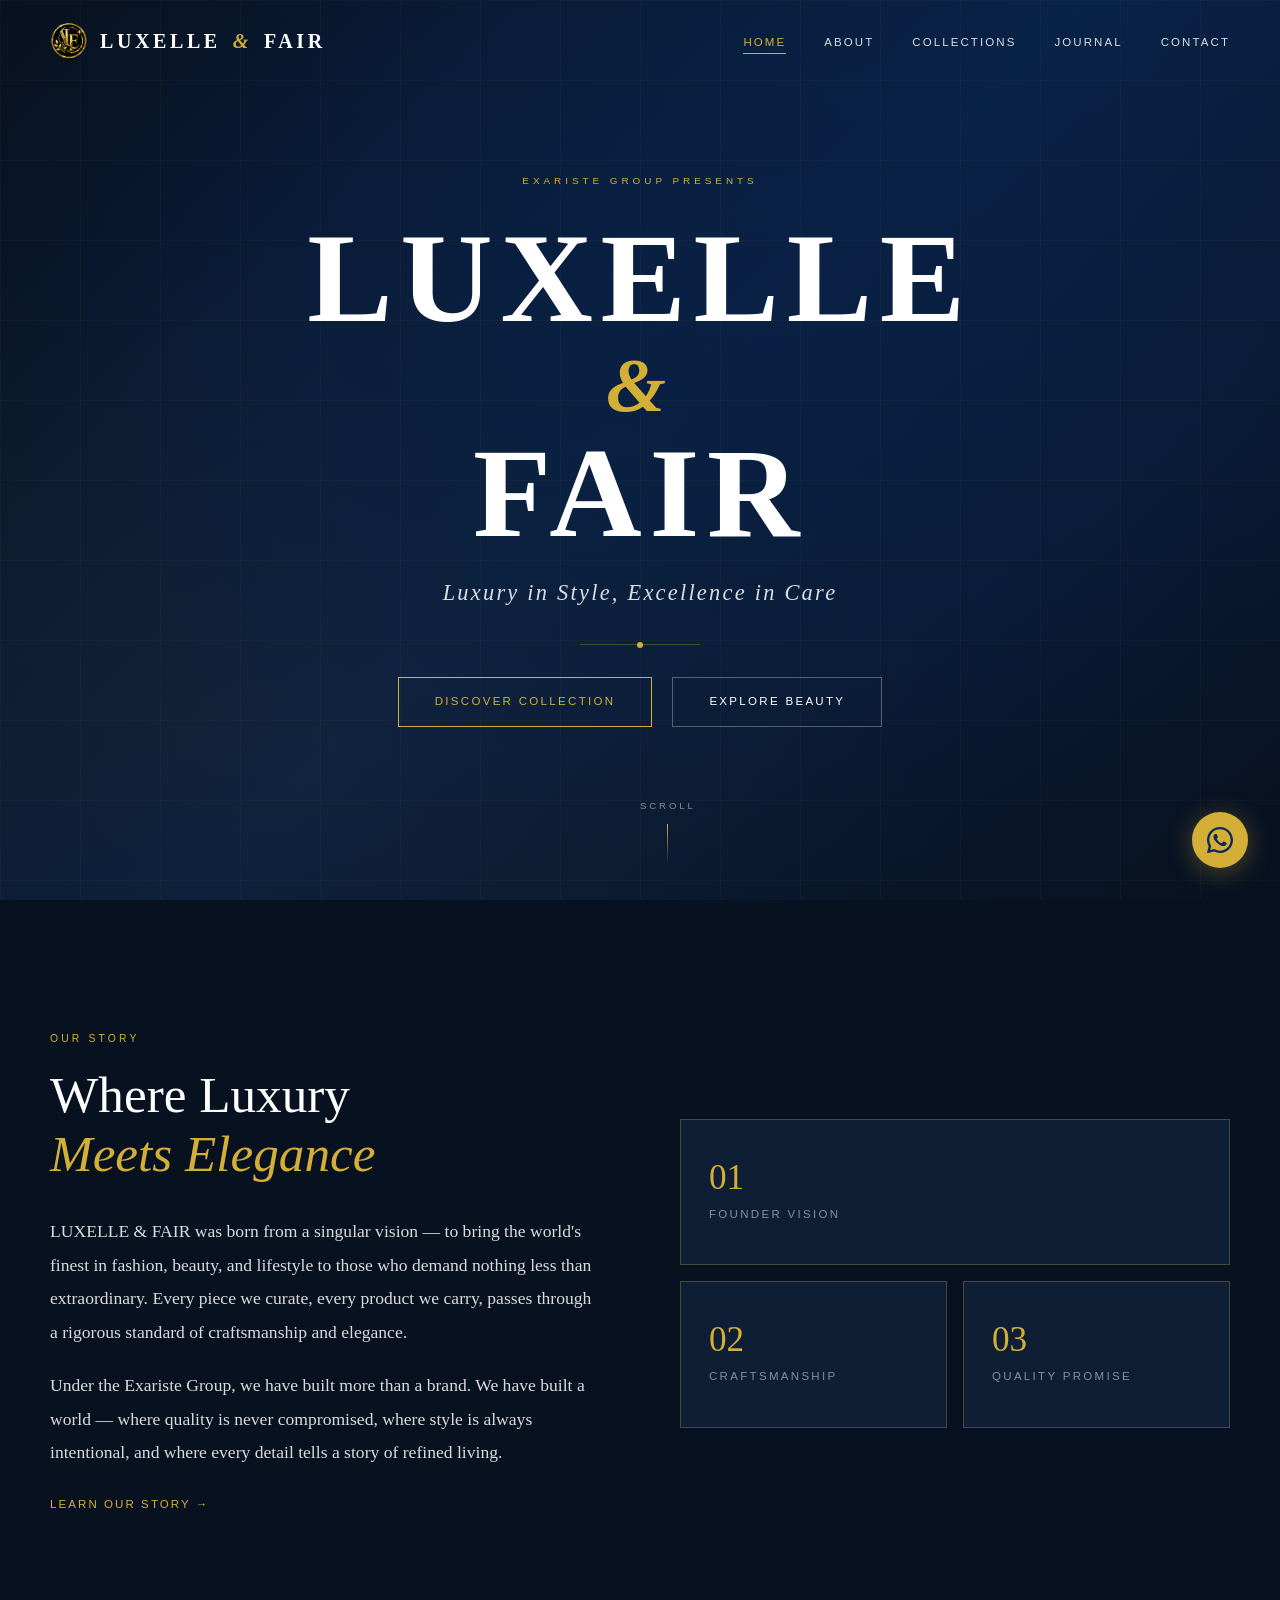
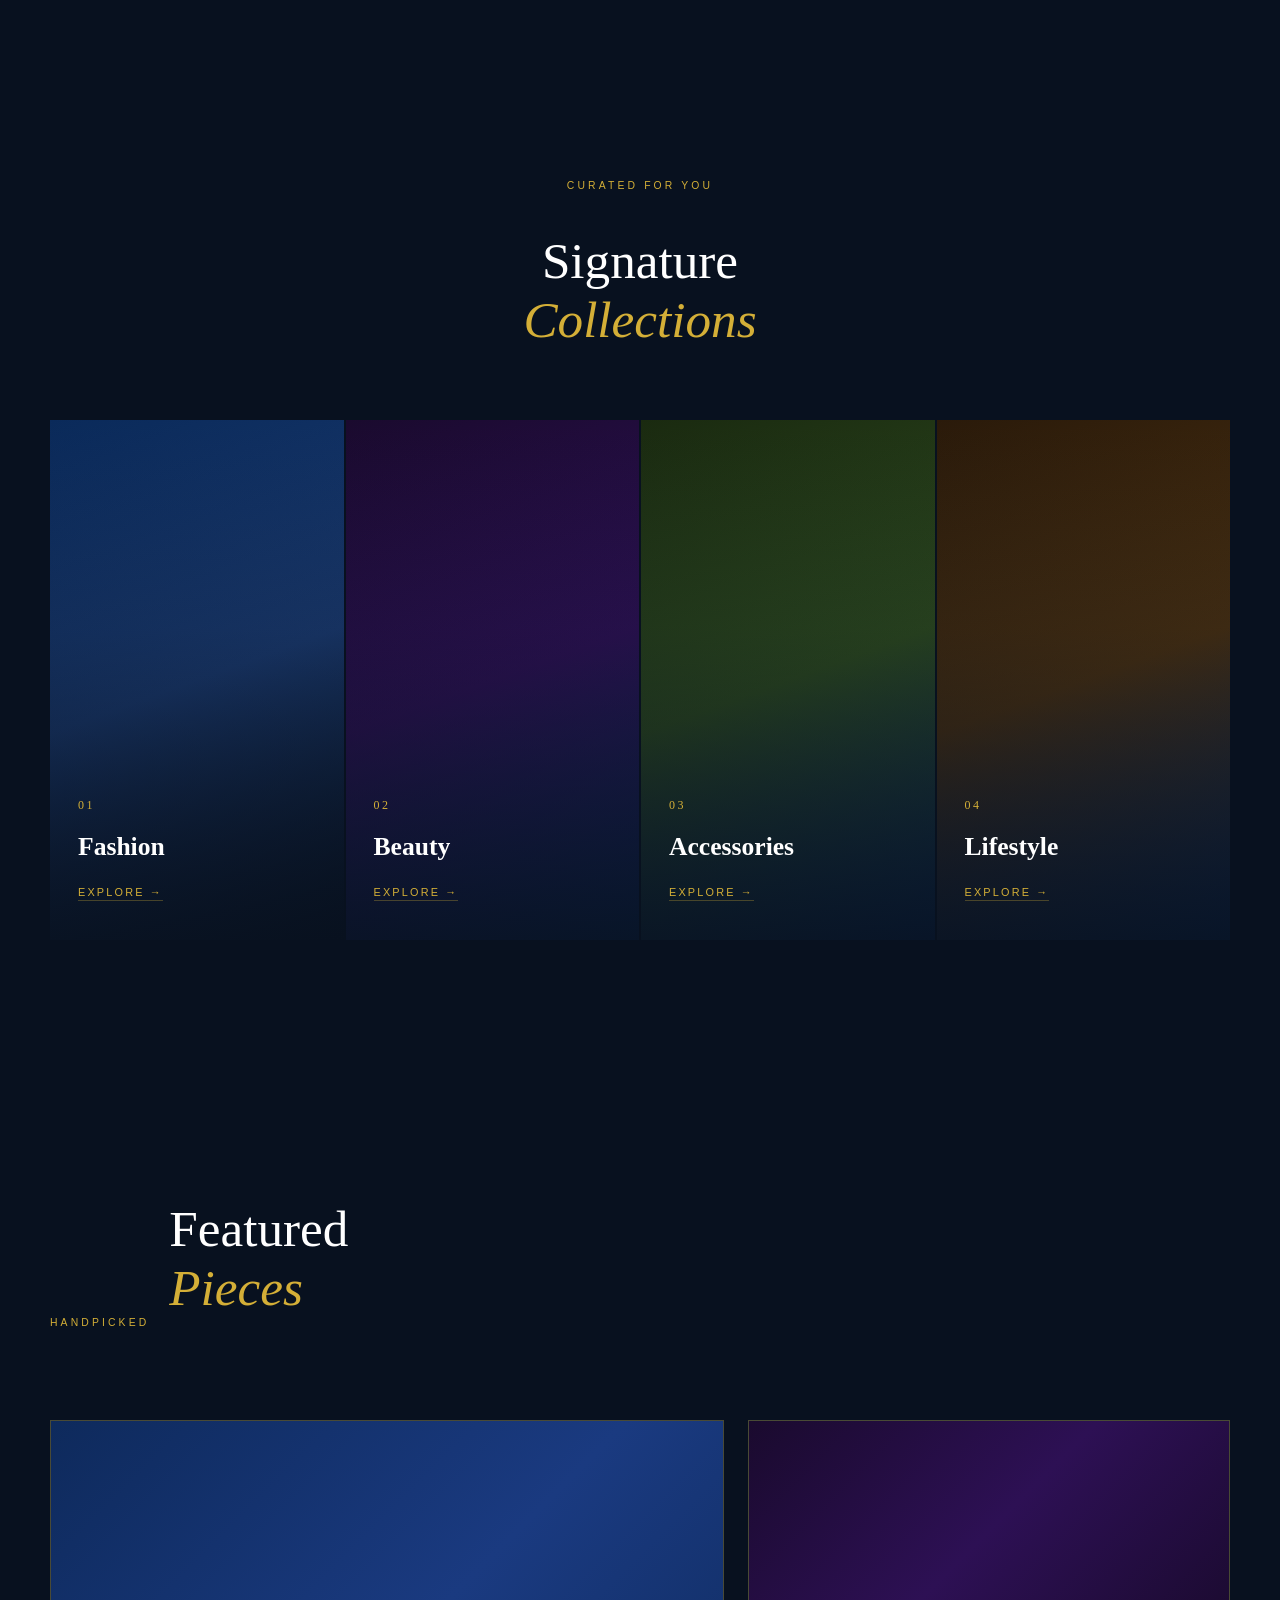
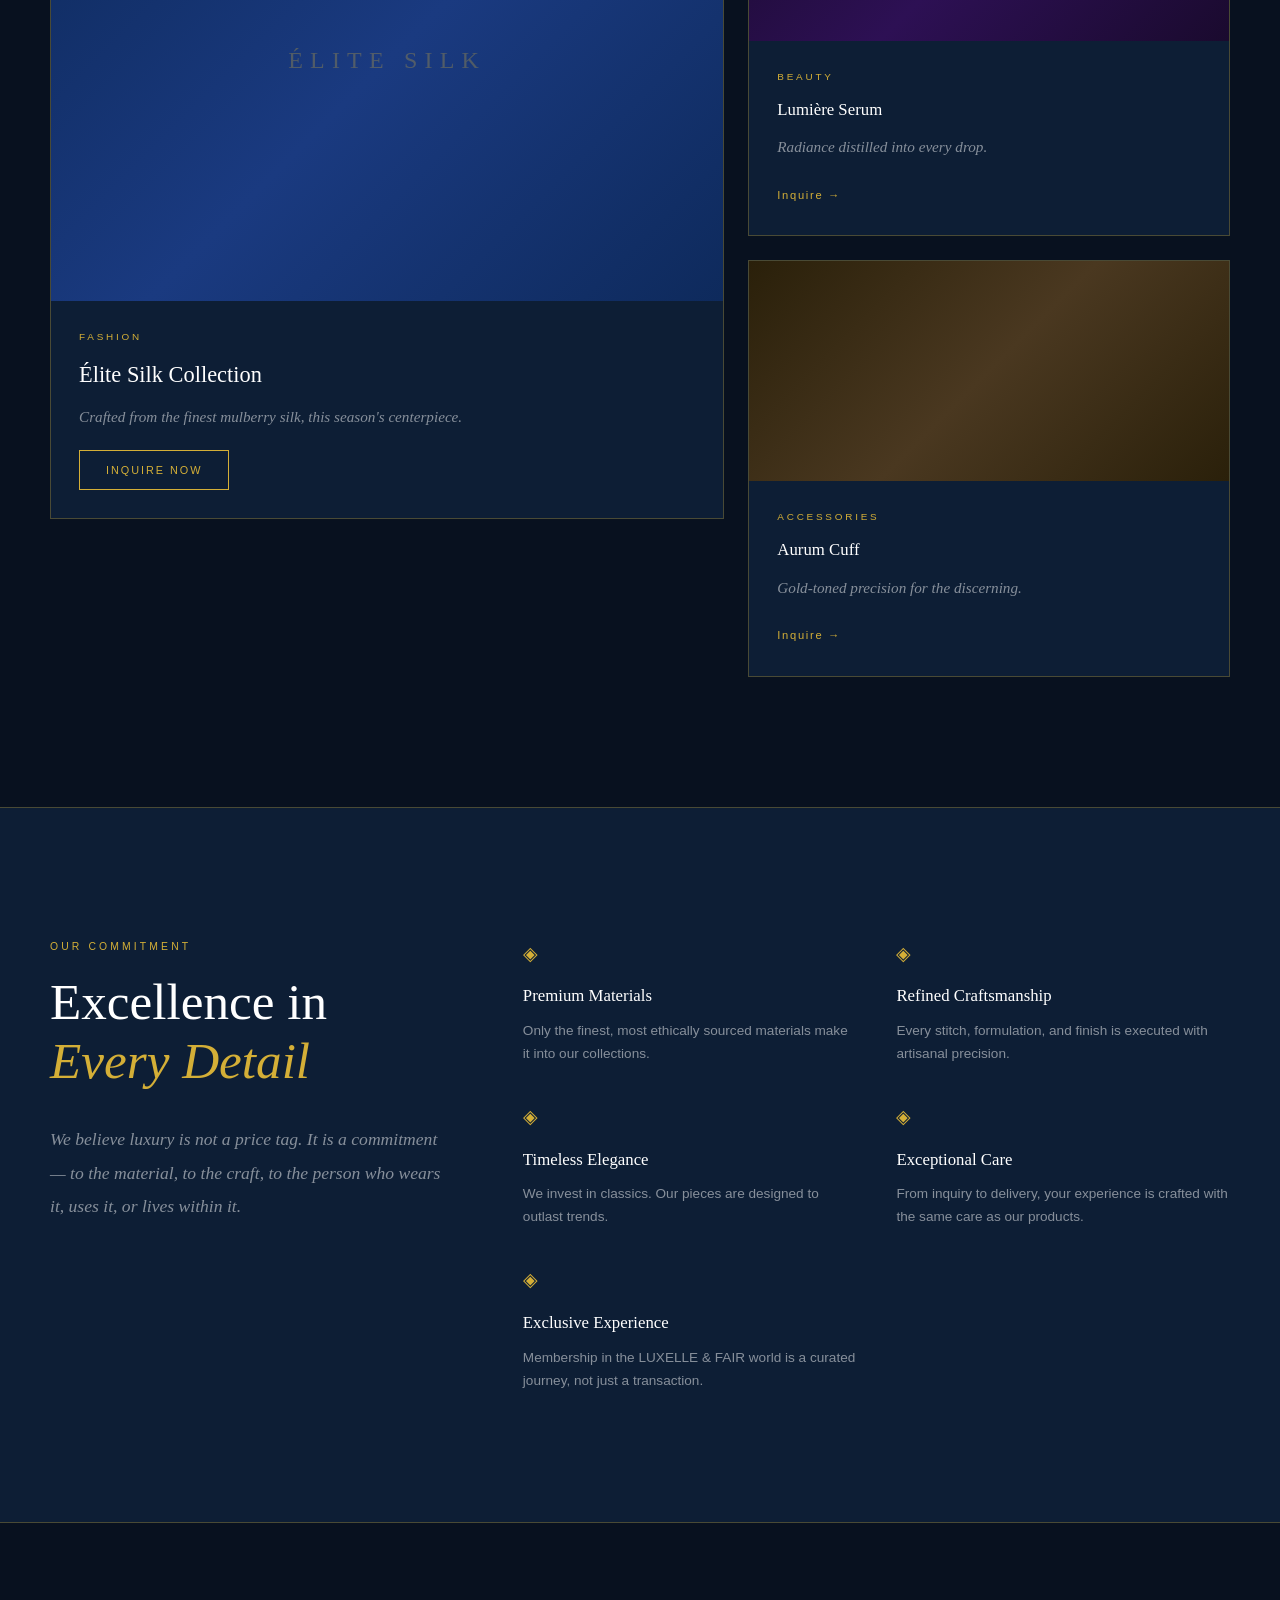
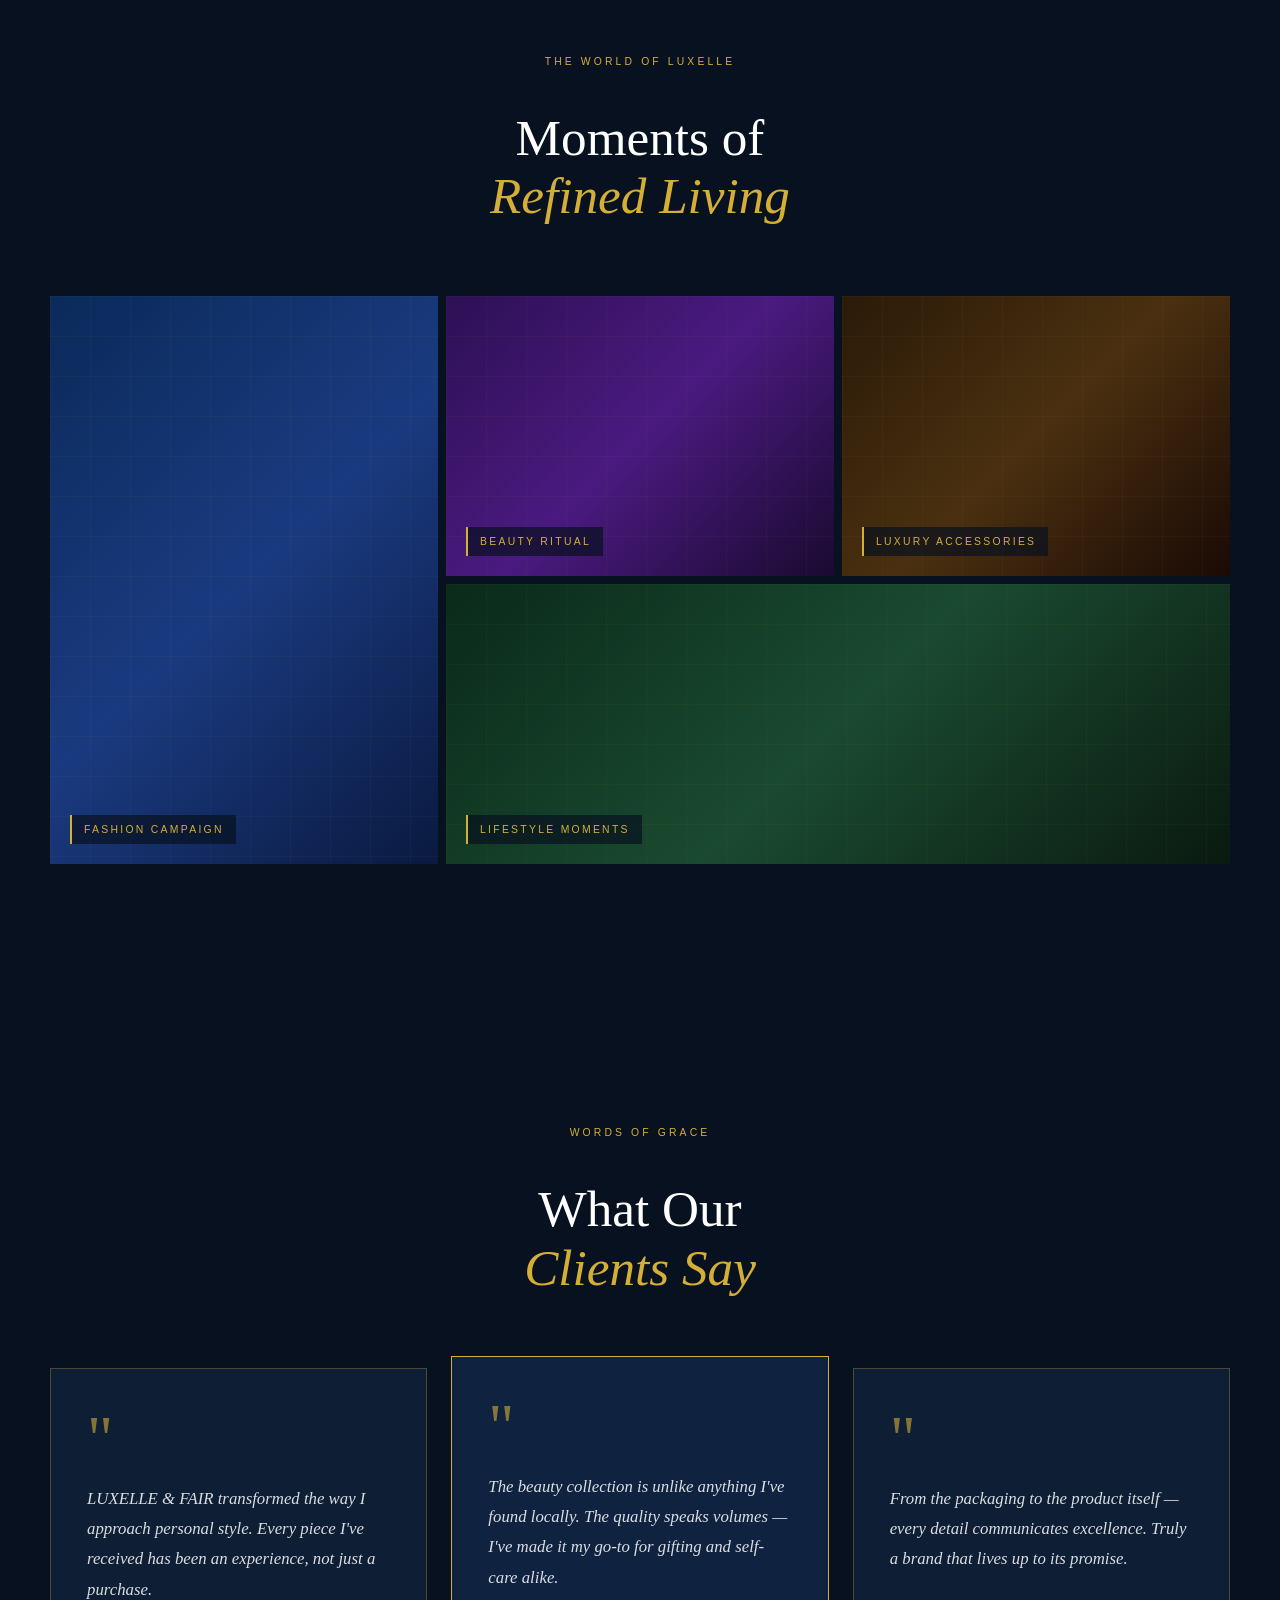
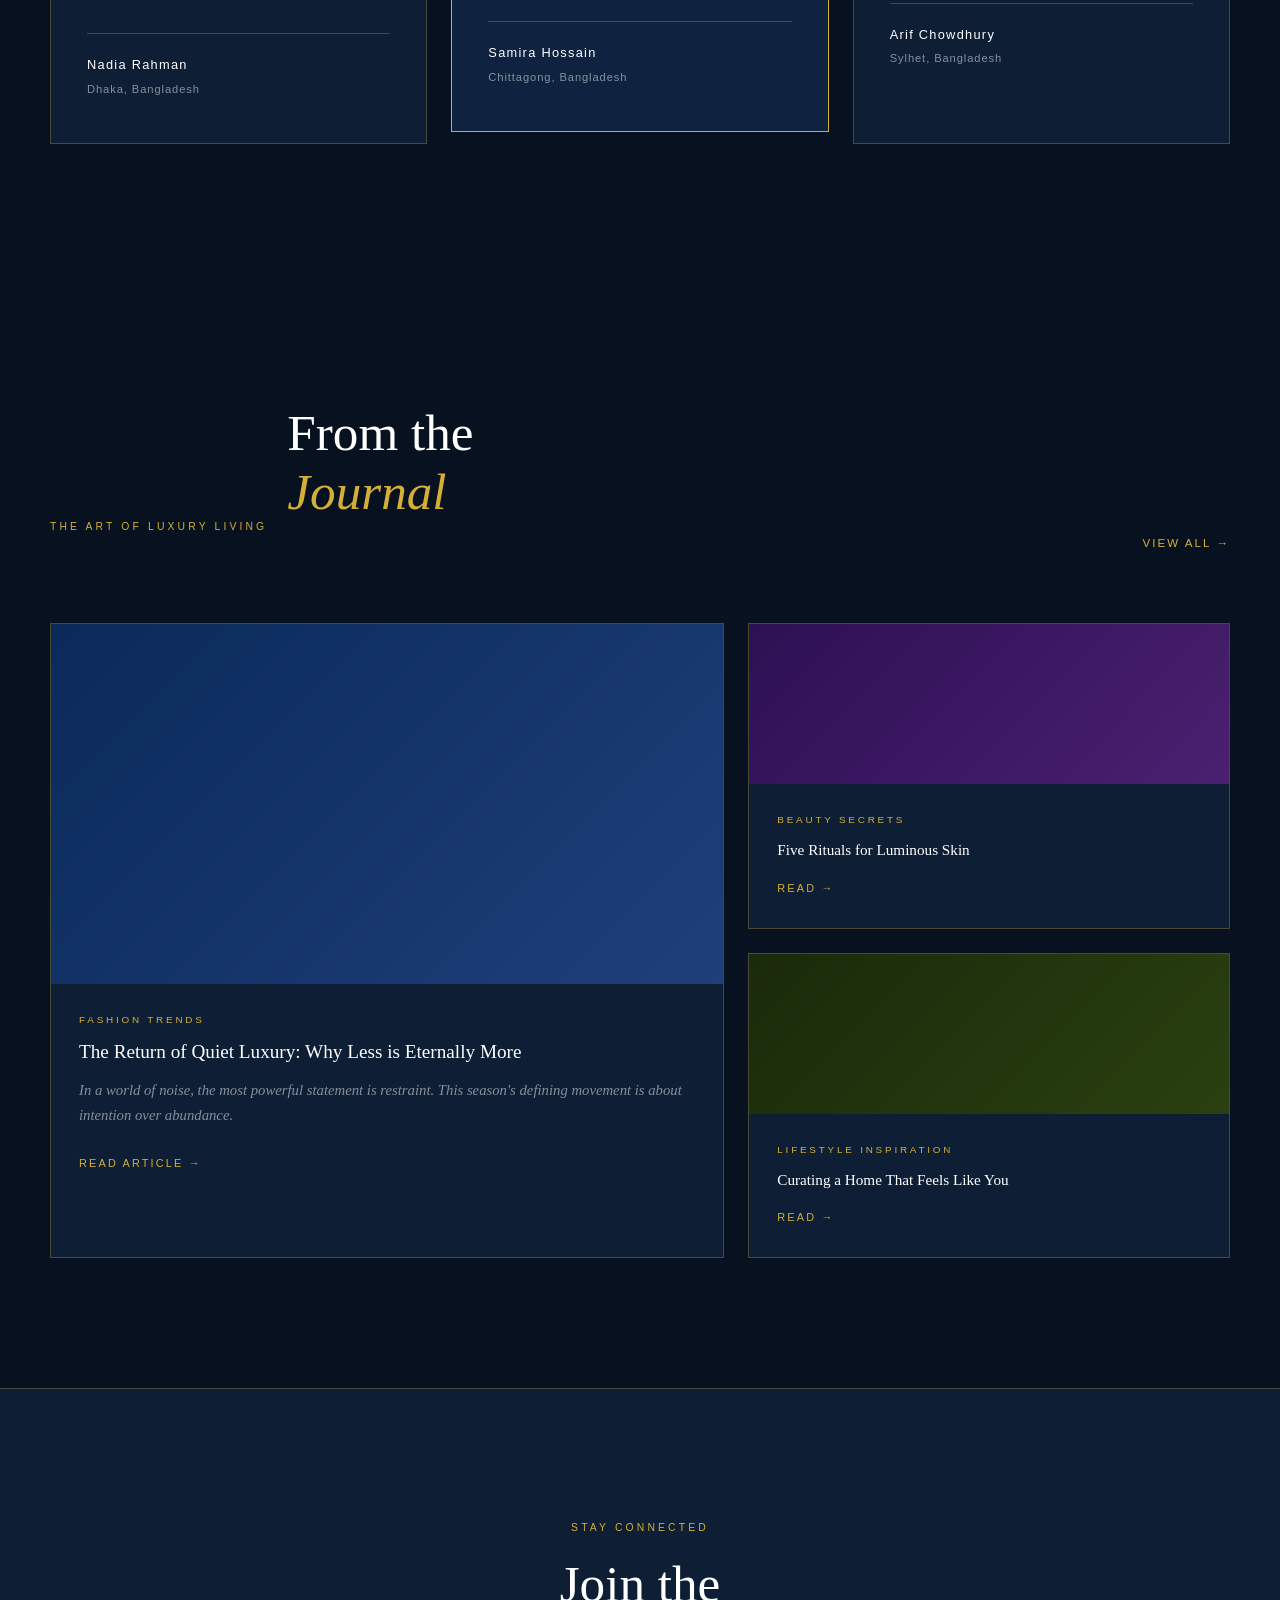
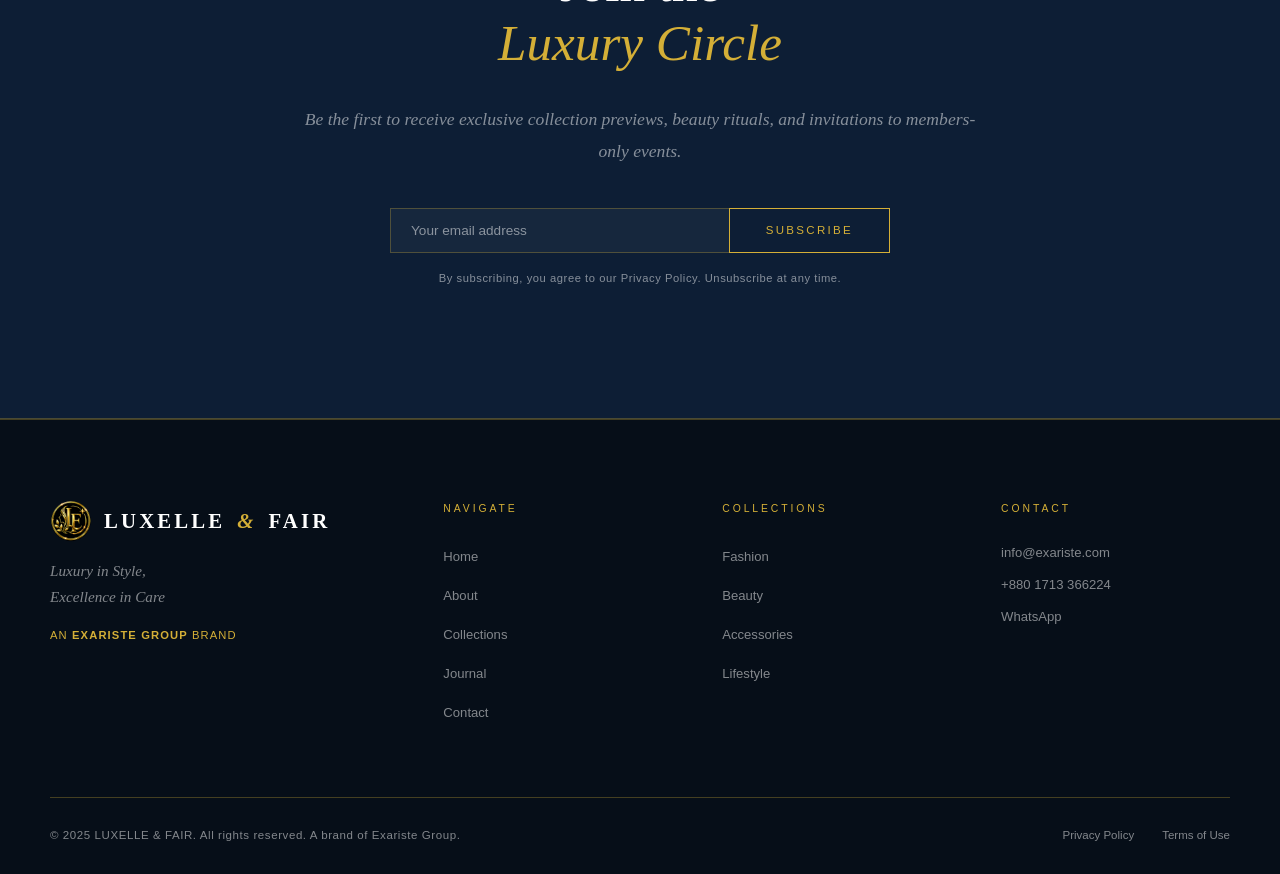
==== commit a46f1a7e: "Add files via upload" ====
--- a/index.html
+++ b/index.html
@@ -13,13 +13,18 @@
   <link rel="preconnect" href="https://fonts.googleapis.com" />
   <link rel="preconnect" href="https://fonts.gstatic.com" crossorigin />
   <link href="https://fonts.googleapis.com/css2?family=Playfair+Display:ital,wght@0,400;0,600;0,700;1,400;1,600&family=Cormorant+Garamond:ital,wght@0,300;0,400;0,500;1,300;1,400&family=Montserrat:wght@300;400;500;600&display=swap" rel="stylesheet" />
+    <link rel="icon" type="image/png" sizes="32x32" href="favicon-32.png" />
+  <link rel="icon" type="image/png" sizes="16x16" href="favicon-16.png" />
+  <link rel="apple-touch-icon" sizes="180x180" href="apple-touch-icon.png" />
+  <link rel="shortcut icon" href="favicon.ico" />
   <link rel="stylesheet" href="style.css" />
 </head>
 <body class="luxury-dark">
 
   <!-- Page Loader -->
   <div id="page-loader">
-    <div class="loader-inner">
+  <div class="loader-inner">
+      <img src="logo.png" alt="LUXELLE & FAIR" class="loader-logo-img" />
       <div class="loader-logo">LUXELLE <span class="amp">&</span> FAIR</div>
       <div class="loader-line"><span></span></div>
     </div>
@@ -33,9 +38,7 @@
   <!-- Navigation -->
   <header id="site-header">
     <nav class="nav-container">
-      <a href="index.html" class="nav-logo">
-        LUXELLE <span class="amp">&</span> FAIR
-      </a>
+      <a href="index.html" class="nav-logo"><img src="logo.png" alt="LUXELLE &amp; FAIR" class="nav-logo-img" />LUXELLE <span class="amp">&</span> FAIR</a>
       <button class="nav-toggle" id="navToggle" aria-label="Menu">
         <span></span><span></span><span></span>
       </button>
@@ -386,7 +389,7 @@
     <div class="container">
       <div class="footer-grid">
         <div class="footer-brand">
-          <div class="footer-logo">LUXELLE <span class="amp">&</span> FAIR</div>
+          <div class="footer-logo" style="display:flex;align-items:center;gap:12px;"><img src="logo.png" alt="LUXELLE &amp; FAIR" style="width:42px;height:42px;border-radius:50%;" />LUXELLE <span class="amp">&</span> FAIR</div>
           <p class="footer-tagline">Luxury in Style,<br />Excellence in Care</p>
           <p class="footer-group">An <strong>Exariste Group</strong> Brand</p>
         </div>
--- a/style.css
+++ b/style.css
@@ -78,6 +78,15 @@
   opacity: 0;
   animation: loaderFadeIn 0.8s ease 0.3s forwards;
 }
+.loader-logo-img {
+  width: 72px;
+  height: 72px;
+  border-radius: 50%;
+  display: block;
+  margin: 0 auto 20px;
+  opacity: 0;
+  animation: loaderFadeIn 0.8s ease 0.1s forwards;
+}
 
 .loader-line {
   height: 1px;
@@ -154,8 +163,17 @@
   letter-spacing: 0.18em;
   color: var(--white);
   transition: color var(--transition);
+  display: flex;
+  align-items: center;
+  gap: 12px;
 }
 .nav-logo:hover { color: var(--gold); }
+.nav-logo-img {
+  width: 38px;
+  height: 38px;
+  border-radius: 50%;
+  display: block;
+}
 
 .nav-menu {
   display: flex;
